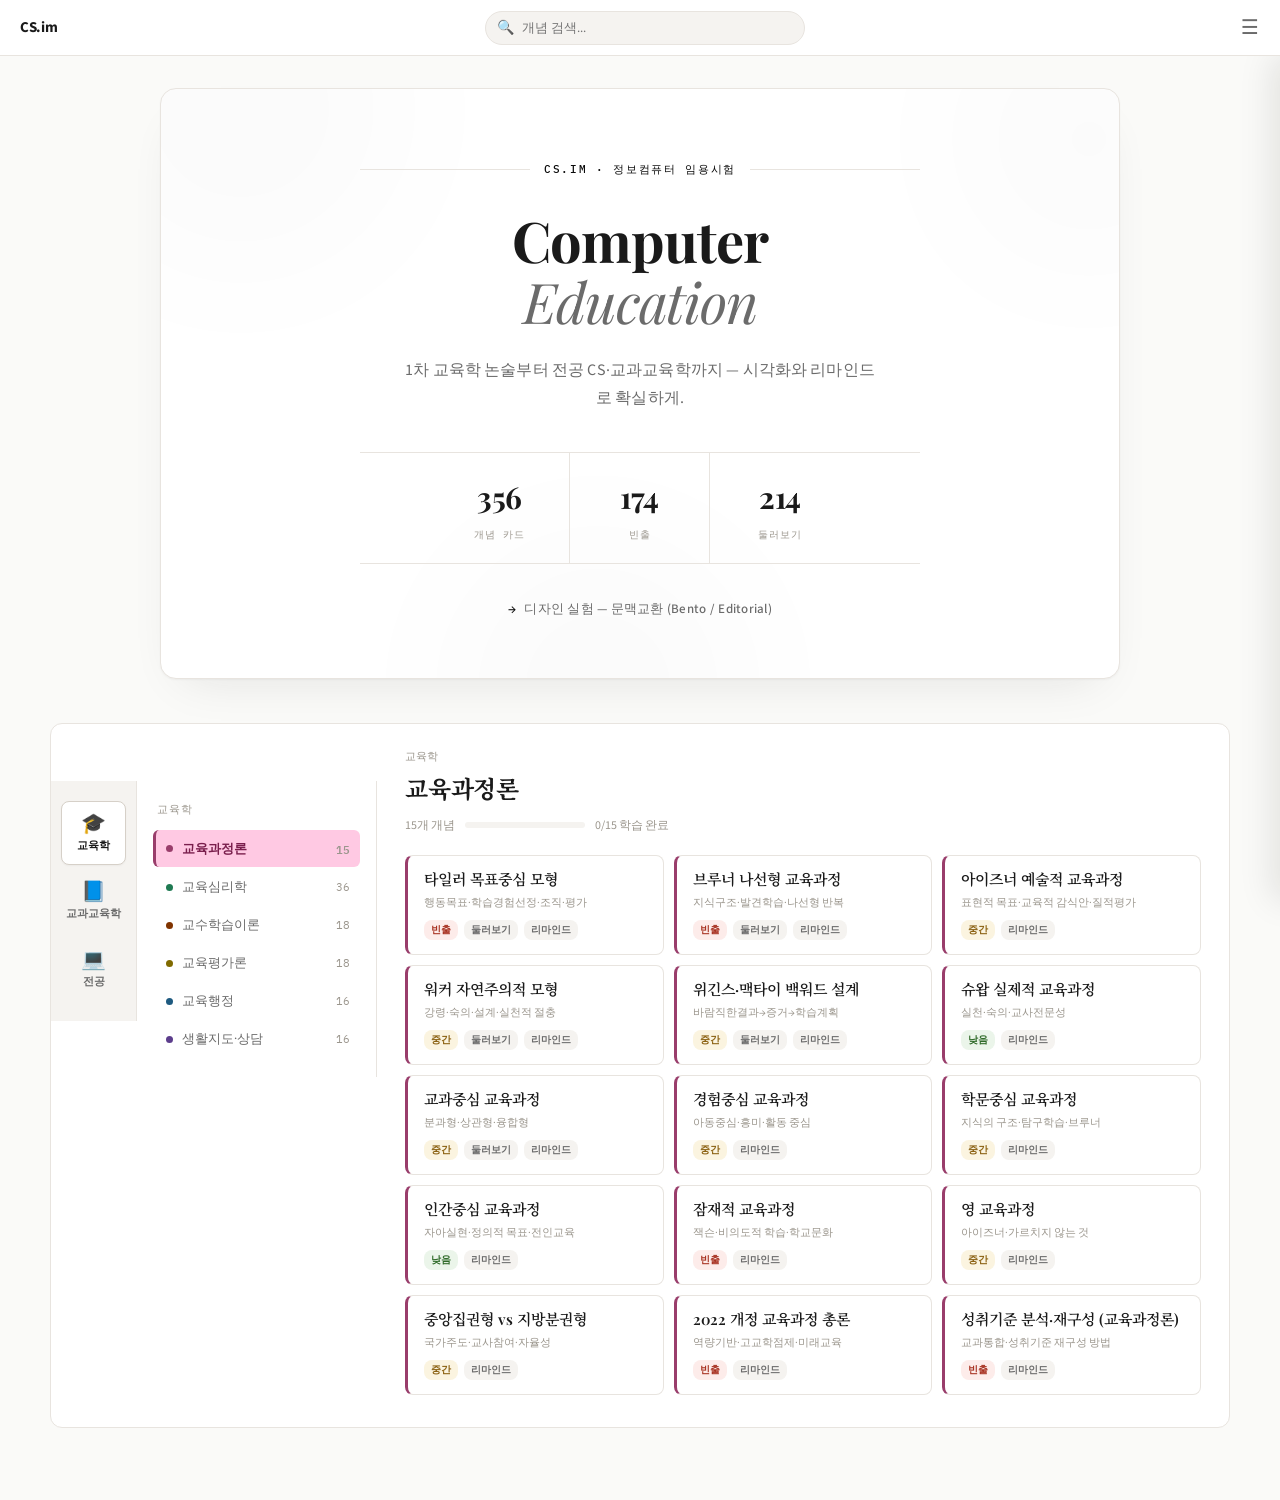
==== index.html @ e38c5607 "Redesign home screen as a learning-roadmap dashboard - Sidebar drawer: give subject chips a uniform " ====
<!DOCTYPE html>
<html lang="ko">
<head>
  <meta charset="UTF-8">
  <meta name="viewport" content="width=device-width, initial-scale=1.0">
  <title>CS.im — 정보컴퓨터 임용</title>
  <link rel="stylesheet" href="css/variables.css">
  <link rel="stylesheet" href="css/components.css">
</head>
<body>
<div class="layout">

  <header class="topbar">
    <div class="topbar-logo" onclick="navigate({subject:null,chapter:null,concept:null})" style="cursor:pointer;">CS.im</div>
    <div class="topbar-search">
      <span class="search-icon">🔍</span>
      <input type="text" id="globalSearch" placeholder="개념 검색...">
    </div>
    <button class="topbar-menu-btn" onclick="toggleSidebar()" aria-label="메뉴">☰</button>
  </header>

  <div class="body-row">
    <div class="sidebar-overlay" id="sidebarOverlay" onclick="closeSidebar()"></div>
    <nav class="sidebar" id="sidebar"></nav>
    <main class="main" id="main"></main>
  </div>

</div>

<script src="js/data.js"></script>
<script src="js/config.js"></script>
<script src="js/ui.js"></script>
<script>
/* ── 유틸 ─────────────────────────────────────────── */
function setSubjectVars(subjectName, el) {
  const s = SUBJECTS[subjectName];
  if (!s) return;
  el.style.setProperty('--subject-bg',     s.color.bg);
  el.style.setProperty('--subject-mid',    s.color.mid);
  el.style.setProperty('--subject-accent', s.color.accent);
  el.style.setProperty('--subject-text',   s.color.text);
}
function getParam(key) {
  return new URLSearchParams(location.search).get(key);
}
function navigate(params) {
  if (params.concept) {
    const p = new URLSearchParams();
    if (params.subject) p.set('subject', params.subject);
    if (params.chapter) p.set('chapter', params.chapter);
    p.set('concept', params.concept);
    location.href = 'concept.html?' + p.toString();
    return;
  }
  const url = new URL(location.href);
  Object.keys(params).forEach(k => {
    if (params[k] == null) url.searchParams.delete(k);
    else url.searchParams.set(k, params[k]);
  });
  history.pushState({}, '', url);
  render();
}

/* ── 사이드바 토글 ─────────────────────────────────────
   화면 크기와 무관하게 오른쪽에서 열리는 오버레이 드로어 하나로 통일.
   기본값은 항상 닫힘 — "매번 떠 있지 않도록" 필요할 때만 연다. ── */
function openSidebar() {
  document.getElementById('sidebar').classList.add('open');
  document.getElementById('sidebarOverlay').classList.add('visible');
  document.body.style.overflow = 'hidden';
  const menuBtn = document.querySelector('.topbar-menu-btn');
  if (menuBtn) { menuBtn.textContent = '✕'; menuBtn.setAttribute('aria-label', '메뉴 닫기'); }
}

function closeSidebar() {
  document.getElementById('sidebar').classList.remove('open');
  document.getElementById('sidebarOverlay').classList.remove('visible');
  document.body.style.overflow = '';
  const menuBtn = document.querySelector('.topbar-menu-btn');
  if (menuBtn) { menuBtn.textContent = '☰'; menuBtn.setAttribute('aria-label', '메뉴 열기'); }
}

function toggleSidebar() {
  const isOpen = document.getElementById('sidebar').classList.contains('open');
  isOpen ? closeSidebar() : openSidebar();
}

document.addEventListener('keydown', e => {
  if (e.key === 'Escape') closeSidebar();
});

/* ── 사이드바 렌더 (영역별 드롭다운 + 과목 그리드) ──── */
let sidebarOpenArea = null; // 사이드바 안에서 펼쳐진 영역 (edu/info/cs)

function toggleSidebarArea(areaKey) {
  sidebarOpenArea = sidebarOpenArea === areaKey ? null : areaKey;
  renderSidebar();
}

function renderSidebar() {
  const areas = {};
  Object.entries(SUBJECTS).forEach(([name, meta]) => {
    if (!areas[meta.area]) areas[meta.area] = [];
    areas[meta.area].push(name);
  });

  // 처음 렌더 시, 현재 열려 있는 과목이 속한 영역을 기본으로 펼쳐 둔다.
  if (sidebarOpenArea === null && openSubject && SUBJECTS[openSubject]) {
    sidebarOpenArea = SUBJECTS[openSubject].areaKey;
  }

  let html = '';
  Object.entries(SITE_CONFIG.areas).forEach(([areaKey, areaLabel]) => {
    const subjects = areas[areaLabel];
    if (!subjects) return;
    const isOpen = sidebarOpenArea === areaKey;
    html += `
      <div class="sb-area ${isOpen ? 'open' : ''}">
        <button class="sb-area-head" onclick="toggleSidebarArea('${areaKey}')">
          <span class="sb-area-head-left">
            <span class="sb-area-title">${areaLabel}</span>
            <span class="sb-area-count">${subjects.length}</span>
          </span>
          <span class="sb-area-chevron">›</span>
        </button>
        <div class="sb-area-body">
          <div class="sb-subject-grid">
            ${subjects.map(name => {
              const s = SUBJECTS[name];
              const active = openSubject === name ? 'active' : '';
              const style = `--subject-bg:${s.color.bg};--subject-mid:${s.color.mid};--subject-accent:${s.color.accent};--subject-text:${s.color.text}`;
              return `<div class="sb-subject-chip ${active}" style="${style}"
                onclick="goHomeAndOpen('${name}'); closeSidebar();">
                <span class="sidebar-dot" style="background:${s.color.mid}"></span>${name}</div>`;
            }).join('')}
          </div>
        </div>
      </div>`;
  });
  document.getElementById('sidebar').innerHTML = html;
}

/* ── 홈 렌더 (학습 로드맵: 대분류 아이콘 레일 + 중분류 목록 + 카드 대시보드) ──
   과목 목록을 아코디언으로 세로로 쭉 펼치던 방식 대신, 커리큘럼 지도를
   보듯 왼쪽에서 대분류→중분류를 고르면 오른쪽 카드 그리드만 가볍게
   다시 그려지는 3단 구조로 바꿨다. */
let openSubject = null;    // 현재 우측에 펼쳐진 과목명
let selectedArea = null;   // 현재 좌측 레일에서 선택된 대분류 (edu/info/cs)

const AREA_ICON = { edu: '🎓', info: '📘', cs: '💻' };

function subjectsByArea(areaKey) {
  return Object.keys(SUBJECTS).filter(name => SUBJECTS[name].areaKey === areaKey);
}

function renderHome() {
  const C = SITE_CONFIG;
  const total     = CONCEPTS.length;
  const highCount = CONCEPTS.filter(c => c.freq === '높음').length;
  const vizCount  = CONCEPTS.filter(c => c.viz).length;

  const html = `
    <div class="home-hero">
      <div class="hero-glow hero-glow-a" aria-hidden="true"></div>
      <div class="hero-glow hero-glow-b" aria-hidden="true"></div>
      <div class="hero-glow hero-glow-c" aria-hidden="true"></div>
      <div class="hero-content">
        <div class="hero-eyebrow">${C.siteName} · 정보컴퓨터 임용시험</div>
        <h1 class="hero-big">Computer<br><span class="hero-dim">Education</span></h1>
        <p class="hero-desc">${C.heroDesc}</p>
        <div class="hero-stats">
          <div class="hero-stat"><div class="hero-stat-num">${total}</div><div class="hero-stat-label">개념 카드</div></div>
          <div class="hero-stat"><div class="hero-stat-num">${highCount}</div><div class="hero-stat-label">${C.freq.high}</div></div>
          <div class="hero-stat"><div class="hero-stat-num">${vizCount}</div><div class="hero-stat-label">${C.badges.viz}</div></div>
        </div>
        <button class="test-link-btn" onclick="location.href='test-design.html'"><span class="test-link-btn-icon">→</span>디자인 실험 — 문맥교환 (Bento / Editorial)</button>
      </div>
    </div>
    <div class="roadmap" id="roadmap"></div>`;

  document.getElementById('main').innerHTML = html;
  renderRoadmap();
}

/* 대분류(아이콘 레일)를 바꾸면, 그 안의 첫 중분류를 자동으로 선택해
   우측이 비어 보이지 않게 한다. */
function selectArea(areaKey) {
  if (areaKey === selectedArea) return;
  selectedArea = areaKey;
  const first = subjectsByArea(areaKey)[0];
  if (first) selectSubject(first);
  else renderRoadmap();
}

/* 중분류 선택 — 우측 카드 그리드와 좌측 목록의 active 표시만 다시 그린다
   (페이지 전체를 새로고침하지 않는 가벼운 갱신). */
function selectSubject(name) {
  if (!SUBJECTS[name]) return;
  openSubject = name;
  selectedArea = SUBJECTS[name].areaKey;
  const url = new URL(location.href);
  url.searchParams.set('subject', name);
  history.pushState({}, '', url);
  renderRoadmap();
  renderSidebar();
}

/* 사이드바 드로어 등 다른 진입점에서 특정 과목을 열 때 사용 */
function goHomeAndOpen(name) {
  selectSubject(name);
  const title = document.getElementById('roadmapMainTitle');
  if (title) title.scrollIntoView({ behavior: 'smooth', block: 'start' });
  else window.scrollTo({ top: 0, behavior: 'smooth' });
}

function renderRoadmap() {
  const C = SITE_CONFIG;
  const roadmap = document.getElementById('roadmap');
  if (!roadmap) return;

  const railHtml = Object.entries(C.areas).map(([areaKey, areaLabel]) => `
    <button class="rail-item ${selectedArea === areaKey ? 'active' : ''}" onclick="selectArea('${areaKey}')">
      <span class="rail-icon">${AREA_ICON[areaKey] || '📚'}</span>
      <span class="rail-label">${areaLabel}</span>
    </button>`).join('');

  const subjectNames = subjectsByArea(selectedArea);
  const subjectListHtml = subjectNames.map(name => {
    const s = SUBJECTS[name];
    const concepts = CONCEPTS.filter(c => c.subject === name);
    const doneCount = concepts.filter(c => CS.isVisited(name, c.name)).length;
    const active = openSubject === name ? 'active' : '';
    const style = `--subject-bg:${s.color.bg};--subject-mid:${s.color.mid};--subject-accent:${s.color.accent};--subject-text:${s.color.text}`;
    return `
      <button class="rs-item ${active}" style="${style}" onclick="selectSubject('${name}')">
        <span class="rs-dot" style="background:${s.color.mid}"></span>
        <span class="rs-name">${name}</span>
        <span class="rs-count">${doneCount ? doneCount + '/' : ''}${concepts.length}</span>
      </button>`;
  }).join('');

  const s = SUBJECTS[openSubject];
  const concepts = s ? CONCEPTS.filter(c => c.subject === openSubject) : [];
  const doneCount = concepts.filter(c => CS.isVisited(openSubject, c.name)).length;
  const pct = concepts.length ? Math.round(doneCount / concepts.length * 100) : 0;
  const freqLabel = f => f === '높음' ? C.freq.high : f === '중간' ? C.freq.mid : C.freq.low;
  const freqClass = f => f === '높음' ? 'badge-high' : f === '중간' ? 'badge-mid' : 'badge-low';

  const mainHtml = !s ? '' : `
    <div class="roadmap-main-header">
      <div class="roadmap-main-eyebrow">${s.area}</div>
      <div class="roadmap-main-title" id="roadmapMainTitle">${openSubject}</div>
      <div class="roadmap-main-meta">
        <span>${concepts.length}개 개념</span>
        <span class="roadmap-progress-track"><span class="roadmap-progress-bar" style="width:${pct}%;background:${s.color.accent};"></span></span>
        <span>${doneCount}/${concepts.length} 학습 완료</span>
      </div>
    </div>
    <div class="card-grid roadmap-card-grid">
      ${concepts.map(c => {
        const done = CS.isVisited(openSubject, c.name);
        return `
        <div class="concept-card ${done ? 'done' : ''}" style="border-left-color:${s.color.mid};"
          onclick="navigate({subject:'${openSubject}',chapter:'${encodeURIComponent(c.chapter)}',concept:'${encodeURIComponent(c.name)}'})">
          ${done ? '<span class="cc-done-badge" title="학습 완료">✓</span>' : ''}
          <div class="concept-card-name">${c.name}</div>
          <div class="concept-card-keywords">${c.keywords}</div>
          <div class="concept-card-footer">
            <span class="badge ${freqClass(c.freq)}">${freqLabel(c.freq)}</span>
            ${c.viz  ? `<span class="badge badge-quiz">${C.badges.viz}</span>` : ''}
            ${c.quiz ? `<span class="badge badge-quiz">${C.badges.quiz}</span>` : ''}
          </div>
        </div>`;
      }).join('')}
    </div>`;

  roadmap.innerHTML = `
    <div class="roadmap-rail">${railHtml}</div>
    <div class="roadmap-subjects">
      <div class="roadmap-subjects-title">${C.areas[selectedArea] || ''}</div>
      <div class="roadmap-subject-list">${subjectListHtml}</div>
    </div>
    <div class="roadmap-main">${mainHtml}</div>`;
}

/* ── 과목 렌더 ─────────────────────────────────────── */
function renderSubject(subjectName) {
  const C = SITE_CONFIG;
  const s = SUBJECTS[subjectName];
  if (!s) return renderHome();
  const concepts = CONCEPTS.filter(c => c.subject === subjectName);
  const chapters = [...new Set(concepts.map(c => c.chapter))];
  setSubjectVars(subjectName, document.getElementById('main'));
  const highC = concepts.filter(c => c.freq === '높음').length;
  const vizC  = concepts.filter(c => c.viz).length;
  const freqLabel = f => f==='높음'?C.freq.high : f==='중간'?C.freq.mid : C.freq.low;
  const freqClass = f => f==='높음'?'badge-high' : f==='중간'?'badge-mid' : 'badge-low';
  let html = `
    <div class="page-header">
      <div style="font-size:11px;color:var(--text-tertiary);margin-bottom:6px;">
        <span onclick="navigate({subject:null,chapter:null,concept:null})" style="cursor:pointer;">홈</span>
        <span style="margin:0 6px;">›</span>${subjectName}
      </div>
      <div class="page-title">${subjectName}</div>
      <div class="page-meta">
        <span>${s.area}</span>
        <span class="count">${concepts.length}개 개념</span>
        <span>${C.freq.high} ${highC}개</span>
        <span>${C.badges.viz} ${vizC}개</span>
      </div>
    </div>
    <div class="filter-bar" id="filterBar">
      <button class="filter-btn active" data-filter="all"  onclick="applyFilter('all')">${C.filters.all}</button>
      <button class="filter-btn"        data-filter="high" onclick="applyFilter('high')">${C.filters.high}</button>
      <button class="filter-btn"        data-filter="viz"  onclick="applyFilter('viz')">${C.filters.viz}</button>
      <button class="filter-btn"        data-filter="quiz" onclick="applyFilter('quiz')">${C.filters.quiz}</button>
    </div>
    <div id="chaptersContainer">`;
  chapters.forEach(chapter => {
    const cc = concepts.filter(c => c.chapter === chapter);
    html += `<div class="chapter-section" data-chapter="${chapter}">
      <div class="chapter-title" style="background:${s.color.bg};color:${s.color.text};">
        ${chapter} <span style="font-weight:400;opacity:.7;">${cc.length}</span>
      </div>
      <div class="card-grid">`;
    cc.forEach(concept => {
      html += `<div class="concept-card" style="border-left-color:${s.color.mid};"
        data-freq="${concept.freq}" data-viz="${concept.viz}" data-quiz="${concept.quiz}"
        onclick="navigate({subject:'${subjectName}',chapter:'${encodeURIComponent(chapter)}',concept:'${encodeURIComponent(concept.name)}'})">
        <div class="concept-card-name">${concept.name}</div>
        <div class="concept-card-keywords">${concept.keywords}</div>
        <div class="concept-card-footer">
          <span class="badge ${freqClass(concept.freq)}">${freqLabel(concept.freq)}</span>
          ${concept.viz  ? `<span class="badge badge-quiz">${C.badges.viz}</span>` : ''}
          ${concept.quiz ? `<span class="badge badge-quiz">${C.badges.quiz}</span>` : ''}
        </div></div>`;
    });
    html += `</div></div>`;
  });
  html += `</div>`;
  document.getElementById('main').innerHTML = html;
  setSubjectVars(subjectName, document.getElementById('main'));
}

function applyFilter(filter) {
  document.querySelectorAll('.filter-btn').forEach(b => b.classList.toggle('active', b.dataset.filter === filter));
  document.querySelectorAll('.concept-card').forEach(card => {
    let show = true;
    if (filter === 'high') show = card.dataset.freq === '높음';
    if (filter === 'viz')  show = card.dataset.viz  === 'true';
    if (filter === 'quiz') show = card.dataset.quiz === 'true';
    card.style.display = show ? '' : 'none';
  });
  document.querySelectorAll('.chapter-section').forEach(sec => {
    const visible = [...sec.querySelectorAll('.concept-card')].some(c => c.style.display !== 'none');
    sec.style.display = visible ? '' : 'none';
  });
}

/* ── 검색 ──────────────────────────────────────────── */
document.getElementById('globalSearch').addEventListener('input', function() {
  const q = this.value.trim().toLowerCase();
  if (!q) { render(); return; }
  const results = CONCEPTS.filter(c =>
    c.name.toLowerCase().includes(q) || c.keywords.toLowerCase().includes(q) || c.subject.toLowerCase().includes(q)
  );
  let html = `<div class="page-header">
    <div class="page-title">"${this.value}" 검색 결과</div>
    <div class="page-meta"><span class="count">${results.length}개</span></div>
  </div><div class="card-grid">`;
  results.forEach(concept => {
    const s = SUBJECTS[concept.subject];
    if (!s) return;
    html += `<div class="concept-card" style="border-left-color:${s.color.mid};"
      onclick="navigate({subject:'${concept.subject}',chapter:'${encodeURIComponent(concept.chapter)}',concept:'${encodeURIComponent(concept.name)}'}); this.closest('#main').querySelector('#globalSearch') && (document.getElementById('globalSearch').value='');">
      <div style="font-size:10px;color:${s.color.accent};margin-bottom:4px;font-weight:600;">${concept.subject} › ${concept.chapter}</div>
      <div class="concept-card-name">${concept.name}</div>
      <div class="concept-card-keywords">${concept.keywords}</div></div>`;
  });
  html += `</div>`;
  document.getElementById('main').innerHTML = html;
});

/* ── 라우터 ────────────────────────────────────────── */
function render() {
  const subject = getParam('subject');
  if (subject && SUBJECTS[subject]) {
    openSubject = subject;
    selectedArea = SUBJECTS[subject].areaKey;
  } else {
    if (!selectedArea) selectedArea = Object.keys(SITE_CONFIG.areas)[0];
    if (!openSubject || !SUBJECTS[openSubject] || SUBJECTS[openSubject].areaKey !== selectedArea) {
      openSubject = subjectsByArea(selectedArea)[0] || null;
    }
  }
  renderSidebar();
  renderHome();
}

window.addEventListener('popstate', render);
render();
</script>
</body>
</html>
---- css/variables.css ----
/* ════════════════════════════════════════════════════════════
   CS.im — SERIF 디자인 시스템
   Typographic elegance through classical restraint.
   Ivory · Playfair Display · Ink-black accent (no gold).
   ════════════════════════════════════════════════════════════ */

/* Playfair Display — 라틴 디스플레이 세리프 (표제) */
@import url('https://fonts.googleapis.com/css2?family=Playfair+Display:ital,wght@0,400..900;1,400..900&display=swap');
/* Noto Serif KR — 한글 명조 폴백 (Playfair Display는 한글 글리프가 없음) */
@import url('https://fonts.googleapis.com/css2?family=Noto+Serif+KR:wght@400;500;600;700;900&display=swap');
/* Source Sans 3 — 라틴 본문·UI */
@import url('https://fonts.googleapis.com/css2?family=Source+Sans+3:ital,wght@0,400;0,500;0,600;1,400&display=swap');
/* IBM Plex Mono — 라벨·스몰캡스 */
@import url('https://fonts.googleapis.com/css2?family=IBM+Plex+Mono:wght@400;500&display=swap');

:root {
  /* ── 타이포그래피 ── */
  --font-display: 'Playfair Display', 'Noto Serif KR', Georgia, serif;
  --font-sans:    'Source Sans 3', 'Pretendard', 'Apple SD Gothic Neo', system-ui, sans-serif;
  --font-mono:    'IBM Plex Mono', 'Nanum Gothic Coding', 'D2Coding', monospace;
  --font-heading: var(--font-display);
  --font-main:    var(--font-sans);
  --font-body:    var(--font-sans);

  /* ══════════════════════════════════════════════
     따뜻한 모노크롬 팔레트 — 단일 잉크 블랙 액센트
     (골드 대신 블랙: 메인 화면 강조는 전부 블랙 계열)
     ══════════════════════════════════════════════ */
  --bg-page:    #FAFAF8;  /* ivory */
  --bg-white:   #FFFFFF;  /* card */
  --bg-surface: #F5F3F0;  /* muted */

  --text-primary:   #1A1A1A;  /* foreground — rich black */
  --text-secondary: #6B6B6B;  /* muted-foreground — warm gray */
  --text-tertiary:  #9B968D;  /* 한층 옅은 caption 톤 (AA 대비 확보) */

  /* 액센트 = 잉크 블랙 (골드 폐지) */
  --primary:            #0A0A0A;  /* 잉크 블랙 — 버튼·링크·포커스링 */
  --secondary:          #3A3A40;  /* 크롬 실버 텍스트 톤 — hover/보조 강조 */
  --accent:             #0A0A0A;
  --accent-secondary:   #3A3A40;
  --accent-foreground:  #FFFFFF;
  --muted:              #E8E8EC;  /* 크롬 실버 배경 — 뮤트 표면 */
  --error:              #B3261E;

  --border-light: #E8E4DF;
  --border-mid:   #D6D0C8;

  /* ── 반경 — 6~16px (rounded-md/lg 기준) ── */
  --radius-sm: 6px;
  --radius-md: 8px;
  --radius-lg: 12px;
  --radius-xl: 16px;

  --sidebar-width: 300px;
  --topbar-height: 56px;

  /* ── 섀도우 ── */
  --shadow-sm: 0 1px 2px rgba(26,26,26,0.04);
  --shadow-md: 0 4px 12px rgba(26,26,26,0.06);
  --shadow-lg: 0 8px 24px rgba(26,26,26,0.08);

  /* ── 히어로 앰비언트 글로우 — 단일 톤, 아주 옅게 (2%) ── */
  --hero-glow-1: var(--primary);
  --hero-glow-2: var(--primary);
  --hero-glow-3: var(--primary);
  --hero-glow-opacity: .02;
  --hero-card-shadow: 0 1px 2px rgba(26,26,26,0.04), 0 20px 48px -24px rgba(26,26,26,0.12);
  --hero-card-shadow-hover: 0 1px 2px rgba(26,26,26,0.05), 0 24px 56px -20px rgba(26,26,26,0.16);

  /* ══════════════════════════════════════════════
     6색 팔레트 — 과목 구분용 (메인 액센트와는 별개)
     지정된 스프레드시트 값 그대로 사용 (라이트 배경에 최적화된 원본 파스텔)
     ══════════════════════════════════════════════ */
  --c-pink-bg:    #FFC9E3; --c-pink-text:   #7A1F4D; --c-pink-mid:   #993D6B;
  --c-coral-bg:   #FFD5B8; --c-coral-text:  #803300; --c-coral-mid:  #803300;
  --c-yellow-bg:  #FFF3B8; --c-yellow-text: #5C4D00; --c-yellow-mid: #806A00;
  --c-mint-bg:    #B8FFE0; --c-mint-text:   #0A4D33; --c-mint-mid:   #1F7A52;
  --c-blue-bg:    #AEE2FF; --c-blue-text:   #0A3C5C; --c-blue-mid:   #1E5A80;
  --c-lilac-bg:   #E1C5FF; --c-lilac-text:  #3D1F6B; --c-lilac-mid:  #5C3D8C;

  /* 스프레드시트의 추가 중립 톤 2종 — 블랙 액센트 계열의 재료로 사용 */
  --c-chrome-silver-bg:   #E8E8EC; --c-chrome-silver-text: #3A3A40; --c-chrome-silver-mid: #5C5C66;
  --c-ink-black-bg:       #0A0A0A; --c-ink-black-text:     #FFFFFF; --c-ink-black-mid:     #999999;

  /* ── 교육학 ── */
  --c-edu-curriculum-bg: var(--c-pink-bg);   --c-edu-curriculum-mid: var(--c-pink-mid);   --c-edu-curriculum-accent: var(--c-pink-mid);   --c-edu-curriculum-text: var(--c-pink-text);
  --c-edu-teach-bg:      var(--c-coral-bg);  --c-edu-teach-mid:      var(--c-coral-mid);  --c-edu-teach-accent:      var(--c-coral-mid);  --c-edu-teach-text:      var(--c-coral-text);
  --c-edu-eval-bg:       var(--c-yellow-bg); --c-edu-eval-mid:       var(--c-yellow-mid); --c-edu-eval-accent:       var(--c-yellow-mid); --c-edu-eval-text:       var(--c-yellow-text);
  --c-edu-psych-bg:      var(--c-mint-bg);   --c-edu-psych-mid:      var(--c-mint-mid);   --c-edu-psych-accent:      var(--c-mint-mid);   --c-edu-psych-text:      var(--c-mint-text);
  --c-edu-admin-bg:      var(--c-blue-bg);   --c-edu-admin-mid:      var(--c-blue-mid);   --c-edu-admin-accent:      var(--c-blue-mid);   --c-edu-admin-text:      var(--c-blue-text);
  --c-edu-counsel-bg:    var(--c-lilac-bg);  --c-edu-counsel-mid:    var(--c-lilac-mid);  --c-edu-counsel-accent:    var(--c-lilac-mid);  --c-edu-counsel-text:    var(--c-lilac-text);

  /* ── 교과교육학 (라일락 미사용 — 5과목) ── */
  --c-info-curriculum-bg: var(--c-pink-bg);   --c-info-curriculum-mid: var(--c-pink-mid);   --c-info-curriculum-accent: var(--c-pink-mid);   --c-info-curriculum-text: var(--c-pink-text);
  --c-info-teach-bg:      var(--c-coral-bg);  --c-info-teach-mid:      var(--c-coral-mid);  --c-info-teach-accent:      var(--c-coral-mid);  --c-info-teach-text:      var(--c-coral-text);
  --c-info-eval-bg:       var(--c-yellow-bg); --c-info-eval-mid:       var(--c-yellow-mid); --c-info-eval-accent:       var(--c-yellow-mid); --c-info-eval-text:       var(--c-yellow-text);
  --c-info-ct-bg:         var(--c-mint-bg);   --c-info-ct-mid:         var(--c-mint-mid);   --c-info-ct-accent:         var(--c-mint-mid);   --c-info-ct-text:         var(--c-mint-text);
  --c-info-swai-bg:       var(--c-blue-bg);   --c-info-swai-mid:       var(--c-blue-mid);   --c-info-swai-accent:       var(--c-blue-mid);   --c-info-swai-text:       var(--c-blue-text);

  /* ── 전공(CS) ── */
  --c-cs-ai-bg:        var(--c-pink-bg);   --c-cs-ai-mid:        var(--c-pink-mid);   --c-cs-ai-accent:        var(--c-pink-mid);   --c-cs-ai-text:        var(--c-pink-text);
  --c-cs-discrete-bg:  var(--c-pink-bg);   --c-cs-discrete-mid:  var(--c-pink-mid);   --c-cs-discrete-accent:  var(--c-pink-mid);   --c-cs-discrete-text:  var(--c-pink-text);

  --c-cs-os-bg:        var(--c-coral-bg);  --c-cs-os-mid:        var(--c-coral-mid);  --c-cs-os-accent:        var(--c-coral-mid);  --c-cs-os-text:        var(--c-coral-text);
  --c-cs-pl-bg:        var(--c-coral-bg);  --c-cs-pl-mid:        var(--c-coral-mid);  --c-cs-pl-accent:        var(--c-coral-mid);  --c-cs-pl-text:        var(--c-coral-text);

  --c-cs-ds-bg:        var(--c-yellow-bg); --c-cs-ds-mid:        var(--c-yellow-mid); --c-cs-ds-accent:        var(--c-yellow-mid); --c-cs-ds-text:        var(--c-yellow-text);
  --c-cs-algo-bg:      var(--c-yellow-bg); --c-cs-algo-mid:      var(--c-yellow-mid); --c-cs-algo-accent:      var(--c-yellow-mid); --c-cs-algo-text:      var(--c-yellow-text);

  --c-cs-db-bg:        var(--c-mint-bg);   --c-cs-db-mid:        var(--c-mint-mid);   --c-cs-db-accent:        var(--c-mint-mid);   --c-cs-db-text:        var(--c-mint-text);
  --c-cs-se-bg:        var(--c-mint-bg);   --c-cs-se-mid:        var(--c-mint-mid);   --c-cs-se-accent:        var(--c-mint-mid);   --c-cs-se-text:        var(--c-mint-text);

  --c-cs-net-bg:       var(--c-blue-bg);   --c-cs-net-mid:       var(--c-blue-mid);   --c-cs-net-accent:       var(--c-blue-mid);   --c-cs-net-text:       var(--c-blue-text);
  --c-cs-sec-bg:       var(--c-blue-bg);   --c-cs-sec-mid:       var(--c-blue-mid);   --c-cs-sec-accent:       var(--c-blue-mid);   --c-cs-sec-text:       var(--c-blue-text);

  --c-cs-arch-bg:      var(--c-lilac-bg);  --c-cs-arch-mid:      var(--c-lilac-mid);  --c-cs-arch-accent:      var(--c-lilac-mid);  --c-cs-arch-text:      var(--c-lilac-text);
  --c-cs-compiler-bg:  var(--c-lilac-bg);  --c-cs-compiler-mid:  var(--c-lilac-mid);  --c-cs-compiler-accent:  var(--c-lilac-mid);  --c-cs-compiler-text:  var(--c-lilac-text);
}
---- css/components.css ----
*, *::before, *::after { box-sizing: border-box; margin: 0; padding: 0; }

html { font-size: 15px; }
body {
  font-family: var(--font-body, var(--font-main));
  background: var(--bg-page);
  color: var(--text-primary);
  line-height: 1.6;
  min-height: 100vh;
}

a { color: inherit; text-decoration: none; }

/* ════════════════════════════════════════════════
   레이아웃 — topbar 고정 + sidebar/main flex 배치
════════════════════════════════════════════════ */
.layout {
  display: flex;
  flex-direction: column;
  min-height: 100vh;
}

/* 탑바: 항상 최상단 고정 */
.topbar {
  position: fixed;
  top: 0; left: 0; right: 0;
  height: var(--topbar-height);
  z-index: 400;
  display: flex;
  align-items: center;
  gap: 12px;
  padding: 0 12px 0 20px;
  background: var(--bg-white);
  border-bottom: 1px solid var(--border-light);
}

/* 탑바 아래 콘텐츠 행 — 사이드바는 더 이상 레이아웃을 나눠 갖지 않고
   화면 크기와 무관하게 오른쪽에서 열리는 오버레이 드로어로 동작한다. */
.body-row {
  margin-top: var(--topbar-height);
  min-height: calc(100vh - var(--topbar-height));
}

/* 메인 — 항상 전체 너비 */
.main {
  min-width: 0;
  padding: 28px 32px 60px;
}
.main > * {
  max-width: 960px;
  margin-left: auto;
  margin-right: auto;
  width: 100%;
  box-sizing: border-box;
}

/* 사이드바 — 오른쪽에서 슬라이드되는 오버레이 드로어 (모든 화면 크기 공통) */
.sidebar {
  position: fixed;
  top: var(--topbar-height);
  right: 0;
  height: calc(100vh - var(--topbar-height));
  width: var(--sidebar-width);
  z-index: 300;
  background: var(--bg-white);
  border-left: 1px solid var(--border-light);
  box-shadow: -8px 0 32px rgba(20,18,14,0.10);
  overflow-y: auto;
  overflow-x: hidden;
  padding: 14px 0 40px;
  transform: translateX(100%);
  transition: transform .24s cubic-bezier(.4,0,.2,1);
}
.sidebar.open {
  transform: translateX(0);
}

/* 오버레이 딤 */
.sidebar-overlay {
  display: none;
  position: fixed; inset: 0;
  top: var(--topbar-height);
  background: rgba(20,18,14,0.32);
  z-index: 299;
}
.sidebar-overlay.visible { display: block; }

/* ── 반응형 ── */
@media (min-width: 1400px) {
  .main { padding: 36px 56px 80px; }
  .card-grid { grid-template-columns: repeat(auto-fill, minmax(210px, 1fr)); }
  .subject-grid { grid-template-columns: repeat(auto-fill, minmax(210px, 1fr)); }
}
@media (min-width: 1100px) and (max-width: 1399px) {
  .main { padding: 32px 44px 72px; }
}

@media (max-width: 768px) {
  .sidebar {
    top: 0;
    height: 100vh;
    width: min(84vw, 320px);
    padding-top: calc(var(--topbar-height) + 8px);
  }

  .main { padding: 20px 16px 48px; }
  .main > * { max-width: 100%; }
  .detail-section { padding: 16px; }
  .detail-tabs { overflow-x: auto; }
  .detail-tab { padding: 10px 12px; white-space: nowrap; }
}

@media (max-width: 480px) {
  .main { padding: 16px 12px 40px; }
  .detail-section { padding: 14px 12px; }
}
/* NOTE: 아래쪽에 .card-grid/.subject-grid/.area-columns/.detail-header/
   .detail-title/.acc-concept-grid 등의 그리드 컬럼 수를 좁히는 모바일
   오버라이드는 파일 맨 끝(반응형 블록)에 있음 — 해당 클래스들의 기본
   규칙이 이 지점보다 아래에서 다시 선언되어 있어, 여기서 지정하면
   소스 순서상 기본 규칙에 의해 덮어써져 무시되기 때문. */

.topbar-logo {
  font-size: 15px;
  font-weight: 700;
  color: var(--text-primary);
  letter-spacing: -0.02em;
}
.topbar-logo span {
  font-weight: 400;
  color: var(--text-tertiary);
}
.topbar-search {
  flex: 1;
  min-width: 80px;
  max-width: 320px;
  margin-left: auto;
  position: relative;
}
.topbar-search input {
  width: 100%;
  padding: 7px 14px 7px 36px;
  border: 1px solid var(--border-light);
  border-radius: 20px;
  background: var(--bg-surface);
  font-size: 13px;
  color: var(--text-primary);
  font-family: var(--font-main);
  outline: none;
  transition: border-color .15s;
}
.topbar-search input:focus {
  border-color: var(--primary);
  background: var(--bg-white);
  outline: 2px solid var(--primary);
  outline-offset: 2px;
}
.topbar-search .search-icon {
  position: absolute;
  left: 12px;
  top: 50%;
  transform: translateY(-50%);
  color: var(--text-tertiary);
  font-size: 14px;
  pointer-events: none;
}
.topbar-breadcrumb {
  font-size: 12px;
  color: var(--text-tertiary);
  display: flex;
  align-items: center;
  gap: 6px;
  overflow: hidden;
  white-space: nowrap;
  min-width: 0;
  flex-shrink: 1;
}
.topbar-breadcrumb a { color: var(--text-tertiary); }
.topbar-breadcrumb a:hover { color: var(--text-secondary); }
.topbar-breadcrumb .sep { font-size: 10px; }

/* 900px 이하: 브레드크럼 완전 숨김 */
@media (max-width: 900px) {
  .topbar-breadcrumb { display: none; }
}

/* ── 탑바 메뉴 버튼 (☰/✕) — flex 마지막 아이템 ── */
.topbar-menu-btn {
  width: 36px;
  height: 36px;
  flex-shrink: 0;
  border-radius: 8px;
  border: none;
  background: transparent;
  color: var(--text-secondary);
  font-size: 20px;
  cursor: pointer;
  display: flex;
  align-items: center;
  justify-content: center;
  transition: background .12s, color .12s;
  padding: 0;
  font-family: inherit;
  line-height: 1;
  margin-left: auto; /* 검색창 이후 오른쪽 끝으로 */
}
.topbar-menu-btn:hover { background: var(--bg-surface); color: var(--text-primary); }

/* ── 사이드바 내부: 영역별 드롭다운(아코디언) + 과목 그리드 ──
   교육학/교과교육학/전공 사이의 위계는 없으므로, 세로로 길게 나열하는
   대신 영역 헤더를 눌러 펼치는 드롭다운 + 2열 그리드로 배치해
   한 화면 안에서 훑어볼 수 있게 한다. */
.sb-area {
  border-bottom: 1px solid var(--border-light);
}
.sb-area-head {
  width: 100%;
  display: flex;
  align-items: center;
  justify-content: space-between;
  gap: 8px;
  padding: 13px 20px;
  border: none;
  background: none;
  cursor: pointer;
  font-family: var(--font-main);
  text-align: left;
  transition: background .12s;
}
.sb-area-head:hover { background: var(--bg-surface); }
.sb-area-head-left {
  display: flex;
  align-items: center;
  gap: 8px;
  min-width: 0;
}
.sb-area-title {
  font-size: 11px;
  font-weight: 700;
  letter-spacing: .06em;
  color: var(--text-primary);
  text-transform: uppercase;
}
.sb-area-count {
  font-size: 11px;
  color: var(--text-tertiary);
  font-family: var(--font-mono);
}
.sb-area-chevron {
  font-size: 13px;
  color: var(--text-tertiary);
  transition: transform .2s;
  flex-shrink: 0;
}
.sb-area.open .sb-area-chevron { transform: rotate(90deg); }
.sb-area-body {
  max-height: 0;
  overflow: hidden;
  transition: max-height .25s ease;
}
.sb-area.open .sb-area-body {
  max-height: 1200px;
}
.sb-subject-grid {
  display: grid;
  grid-template-columns: 1fr 1fr;
  grid-auto-rows: minmax(44px, auto);
  gap: 6px;
  padding: 2px 16px 16px;
}
.sb-subject-chip {
  display: flex;
  align-items: center;
  gap: 6px;
  min-height: 44px;
  padding: 8px 10px;
  font-size: 12.5px;
  line-height: 1.25;
  color: var(--text-secondary);
  cursor: pointer;
  border-radius: var(--radius-sm);
  border: 1px solid transparent;
  background: var(--bg-surface);
  word-break: keep-all;
  transition: background .12s, color .12s, border-color .12s;
}
.sb-subject-chip:hover {
  background: var(--bg-white);
  border-color: var(--border-mid);
  color: var(--text-primary);
}
.sb-subject-chip.active {
  font-weight: 600;
  background: var(--subject-bg, var(--bg-surface));
  color: var(--subject-text, var(--text-primary));
  border-color: var(--subject-accent, var(--border-mid));
}
.sidebar-dot {
  width: 8px;
  height: 8px;
  border-radius: 50%;
  flex-shrink: 0;
  background: var(--subject-mid, var(--border-mid));
}

/* ── 페이지 헤더 ── */
.page-header {
  margin-bottom: 24px;
}
.page-title {
  font-size: 22px;
  font-weight: 700;
  font-family: var(--font-heading, var(--font-main));
  color: var(--text-primary);
  letter-spacing: -0.02em;
  margin-bottom: 4px;
}
.page-meta {
  font-size: 12px;
  color: var(--text-tertiary);
  display: flex;
  align-items: center;
  gap: 12px;
}
.page-meta .count {
  font-weight: 600;
  color: var(--subject-accent, var(--text-secondary));
}

/* ── 필터 바 ── */
.filter-bar {
  display: flex;
  gap: 6px;
  flex-wrap: wrap;
  margin-bottom: 20px;
}
.filter-btn {
  padding: 5px 14px;
  border-radius: var(--radius-sm);
  border: 1px solid var(--border-light);
  background: var(--bg-white);
  font-size: 12px;
  color: var(--text-secondary);
  cursor: pointer;
  font-family: var(--font-main);
  transition: all .12s;
}
.filter-btn:hover {
  border-color: var(--primary);
  color: var(--text-primary);
}
.filter-btn.active {
  background: var(--subject-accent, var(--primary));
  color: white;
  border-color: transparent;
  font-weight: 600;
}

/* ── 챕터 섹션 ── */
.chapter-section { margin-bottom: 32px; }
.chapter-title {
  font-size: 13px;
  font-weight: 700;
  color: var(--subject-text, var(--text-primary));
  background: var(--subject-bg, var(--bg-surface));
  display: inline-block;
  padding: 3px 12px;
  border-radius: var(--radius-sm);
  margin-bottom: 12px;
}

/* ── 개념 카드 그리드 ── */
.card-grid {
  display: grid;
  grid-template-columns: repeat(auto-fill, minmax(220px, 1fr));
  gap: 10px;
}
.concept-card {
  background: var(--bg-white);
  border: 1px solid var(--border-light);
  border-radius: var(--radius-md);
  padding: 14px 16px;
  cursor: pointer;
  transition: transform .12s, border-color .12s;
  border-left: 3px solid var(--subject-mid, var(--border-mid));
  display: flex;
  flex-direction: column;
  gap: 6px;
}
.concept-card:hover {
  box-shadow: var(--shadow-sm);
  border-color: var(--subject-mid, var(--border-mid));
  border-left-color: var(--subject-accent, var(--text-secondary));
}
.concept-card-name {
  font-family: var(--font-heading, var(--font-main));
  font-size: 15px;
  font-weight: 600;
  color: var(--text-primary);
  line-height: 1.3;
}
.concept-card-keywords {
  font-size: 11px;
  color: var(--text-tertiary);
  line-height: 1.5;
  display: -webkit-box;
  -webkit-line-clamp: 2;
  -webkit-box-orient: vertical;
  overflow: hidden;
}
.concept-card-footer {
  display: flex;
  align-items: center;
  gap: 6px;
  margin-top: 2px;
}
.badge {
  font-size: 10px;
  padding: 2px 7px;
  border-radius: 8px;
  font-weight: 600;
}
.badge-high  { background: #FDECEA; color: #A83222; }
.badge-mid   { background: #FBF4E0; color: #8A6010; }
.badge-low   { background: #EBF5EA; color: #2E6A28; }
.badge-viz   { background: var(--subject-bg, #eee); color: var(--subject-text, #333); }
.badge-quiz  { background: var(--bg-surface); color: var(--text-secondary); }

/* ── 개념 상세 페이지 ── */
.concept-detail {
  max-width: 860px;
  width: 100%;
  margin-left: auto;
  margin-right: auto;
}

.detail-header {
  padding: 20px 24px;
  background: var(--subject-bg, var(--bg-surface));
  border-radius: var(--radius-lg);
  margin-bottom: 24px;
}
.detail-subject-path {
  font-size: 11px;
  color: var(--subject-text, var(--text-tertiary));
  margin-bottom: 6px;
  opacity: .7;
}
.detail-title {
  font-size: 24px;
  font-weight: 700;
  font-family: var(--font-heading, var(--font-main));
  color: var(--subject-text, var(--text-primary));
  letter-spacing: -0.02em;
  margin-bottom: 8px;
}
.detail-keywords {
  font-size: 13px;
  color: var(--subject-text, var(--text-secondary));
  opacity: .8;
}
.detail-badges { display: flex; gap: 6px; margin-top: 12px; }

.detail-tabs {
  display: flex;
  gap: 2px;
  border-bottom: 1px solid var(--border-light);
  margin-bottom: 24px;
}
.detail-tab {
  padding: 10px 18px;
  font-size: 13px;
  font-weight: 500;
  color: var(--text-tertiary);
  cursor: pointer;
  border-bottom: 2px solid transparent;
  margin-bottom: -1px;
  transition: color .12s;
}
.detail-tab:hover { color: var(--text-secondary); }
.detail-tab.active {
  color: var(--subject-accent, var(--text-primary));
  border-bottom-color: var(--subject-accent, var(--text-primary));
}

.detail-section {
  background: var(--bg-white);
  border: 1px solid var(--border-light);
  border-radius: var(--radius-md);
  padding: 20px 24px;
  margin-bottom: 16px;
}
.detail-section-title {
  font-size: 13px;
  font-weight: 700;
  color: var(--text-secondary);
  margin-bottom: 12px;
  display: flex;
  align-items: center;
  gap: 8px;
}
.detail-section-title::before {
  content: '';
  width: 3px;
  height: 14px;
  background: var(--subject-accent, var(--text-secondary));
  border-radius: 2px;
  display: inline-block;
}

.content-placeholder {
  background: var(--bg-surface);
  border-radius: var(--radius-sm);
  padding: 32px;
  text-align: center;
  color: var(--text-tertiary);
  font-size: 13px;
}

/* ── 홈 히어로 (Serif — 에디토리얼 표지) ── */
.home-hero {
  position: relative;
  overflow: hidden;
  isolation: isolate;
  margin-bottom: 44px;
  border-radius: var(--radius-xl);
  border: 1px solid var(--border-light);
  background: var(--bg-white);
  box-shadow: var(--hero-card-shadow);
  text-align: center;
}
.hero-glow {
  position: absolute;
  z-index: 0;
  width: 320px;
  height: 320px;
  border-radius: 50%;
  filter: blur(90px);
  opacity: var(--hero-glow-opacity);
  pointer-events: none;
  will-change: transform;
}
.hero-glow-a { top: -140px; left: -80px;  background: var(--hero-glow-1); animation: heroFloatA 16s ease-in-out infinite; }
.hero-glow-b { top: -80px;  right: -100px; width: 260px; height: 260px; background: var(--hero-glow-2); animation: heroFloatB 20s ease-in-out infinite; }
.hero-glow-c { bottom: -160px; left: 30%;  width: 300px; height: 300px; background: var(--hero-glow-3); animation: heroFloatC 18s ease-in-out infinite; }

@keyframes heroFloatA {
  0%, 100% { transform: translate(0, 0) scale(1); }
  50%      { transform: translate(30px, 24px) scale(1.08); }
}
@keyframes heroFloatB {
  0%, 100% { transform: translate(0, 0) scale(1); }
  50%      { transform: translate(-24px, 20px) scale(1.06); }
}
@keyframes heroFloatC {
  0%, 100% { transform: translate(0, 0) scale(1); }
  50%      { transform: translate(20px, -18px) scale(1.1); }
}

.hero-content {
  position: relative;
  z-index: 1;
  padding: 72px 40px 56px;
  max-width: 640px;
  margin: 0 auto;
  animation: heroRise .7s cubic-bezier(.16,1,.3,1) both;
}
@keyframes heroRise {
  from { opacity: 0; }
  to   { opacity: 1; }
}

/* Section Label — 룰 라인 + 스몰캡스 (시그니처 패턴) */
.hero-eyebrow {
  display: flex;
  align-items: center;
  gap: 14px;
  font-family: var(--font-mono);
  font-size: 11px;
  font-weight: 500;
  letter-spacing: .15em;
  text-transform: uppercase;
  color: var(--primary);
  margin-bottom: 30px;
}
.hero-eyebrow::before,
.hero-eyebrow::after {
  content: '';
  height: 1px;
  flex: 1;
  background: var(--border-light);
}
.hero-eyebrow-dot {
  display: none;
}
.hero-big {
  font-family: var(--font-display);
  font-size: 56px;
  font-weight: 700;
  letter-spacing: -.02em;
  line-height: 1.1;
  color: var(--text-primary);
  margin-bottom: 24px;
}
.hero-big .hero-dim {
  color: var(--text-secondary);
  font-weight: 400;
  font-style: italic;
}
.hero-desc {
  font-family: var(--font-sans, var(--font-main));
  font-size: 16px;
  color: var(--text-secondary);
  line-height: 1.75;
  letter-spacing: .01em;
  max-width: 480px;
  margin: 0 auto;
}
.hero-stats {
  display: flex;
  justify-content: center;
  gap: 0;
  margin-top: 40px;
  border-top: 1px solid var(--border-light);
  border-bottom: 1px solid var(--border-light);
}
.hero-stat {
  flex: 1;
  max-width: 140px;
  background: transparent;
  border-radius: 0;
  border-right: 1px solid var(--border-light);
  padding: 20px 16px;
  box-shadow: none;
}
.hero-stat:last-child { border-right: none; }
.hero-stat-num {
  font-family: var(--font-display);
  font-size: 30px;
  font-weight: 700;
  letter-spacing: -.01em;
  color: var(--text-primary);
}
.hero-stat-label {
  font-family: var(--font-mono);
  font-size: 10px;
  letter-spacing: .1em;
  text-transform: uppercase;
  color: var(--text-tertiary);
  margin-top: 6px;
}
.test-link-btn {
  display: inline-flex;
  align-items: center;
  gap: 8px;
  margin-top: 32px;
  font-family: var(--font-sans, var(--font-main));
  font-size: 13px;
  font-weight: 500;
  letter-spacing: .02em;
  padding: 4px 0;
  border-radius: 0;
  border: none;
  background: transparent;
  color: var(--text-secondary);
  cursor: pointer;
  box-shadow: none;
  text-decoration: underline;
  text-decoration-color: transparent;
  text-underline-offset: 4px;
  transition: color .2s, text-decoration-color .2s;
}
.test-link-btn-icon { font-size: 13px; color: var(--primary); }
.test-link-btn:hover {
  color: var(--text-primary);
  text-decoration-color: var(--primary);
}

@media (prefers-reduced-motion: reduce) {
  .hero-glow { animation: none; }
  .hero-content { animation: none; }
}

@media (max-width: 768px) {
  .home-hero { margin-bottom: 28px; border-radius: var(--radius-lg); }
  .hero-content { padding: 36px 24px 30px; }
  .hero-big { font-size: 38px; }
  .hero-stat { padding: 14px 10px; }
}

@media (max-width: 480px) {
  .hero-content { padding: 30px 18px 26px; }
  .hero-big { font-size: 30px; }
  .hero-stat-num { font-size: 24px; }
}

/* ── 학습 로드맵: 대분류 아이콘 레일 + 중분류 목록 + 개념 카드 대시보드 ──
   과목을 아코디언으로 세로로 펼치던 방식 대신, 커리큘럼 지도를 보듯
   좌측에서 대분류→중분류를 고르면 우측 카드 그리드만 다시 그려지는
   3단 구조. (PC 중심 — 좁은 화면에서는 세로로 쌓인다) */
.roadmap {
  display: flex;
  align-items: stretch;
  max-width: 1180px;
  margin: 0 auto;
  border: 1px solid var(--border-light);
  border-radius: var(--radius-lg);
  background: var(--bg-white);
  overflow: hidden;
  min-height: 480px;
}

/* 최좌측 — 대분류 3개를 아이콘으로 상시 노출 */
.roadmap-rail {
  flex: 0 0 84px;
  display: flex;
  flex-direction: column;
  gap: 4px;
  padding: 20px 10px;
  border-right: 1px solid var(--border-light);
  background: var(--bg-surface);
  position: sticky;
  top: calc(var(--topbar-height) + 1px);
  align-self: flex-start;
}
.rail-item {
  display: flex;
  flex-direction: column;
  align-items: center;
  gap: 5px;
  padding: 12px 4px;
  border: 1px solid transparent;
  border-radius: var(--radius-md);
  background: none;
  cursor: pointer;
  font-family: var(--font-main);
  transition: background .12s, border-color .12s;
}
.rail-item:hover { background: var(--bg-white); }
.rail-item.active {
  background: var(--bg-white);
  border-color: var(--border-mid);
  box-shadow: var(--shadow-sm);
}
.rail-icon { font-size: 20px; line-height: 1; }
.rail-label {
  font-size: 10.5px;
  font-weight: 600;
  color: var(--text-secondary);
  text-align: center;
  word-break: keep-all;
  line-height: 1.25;
}
.rail-item.active .rail-label { color: var(--text-primary); }

/* 가운데 — 선택된 대분류의 중분류 목차 */
.roadmap-subjects {
  flex: 0 0 240px;
  padding: 20px 16px;
  border-right: 1px solid var(--border-light);
  position: sticky;
  top: calc(var(--topbar-height) + 1px);
  align-self: flex-start;
  max-height: calc(100vh - var(--topbar-height) - 24px);
  overflow-y: auto;
}
.roadmap-subjects-title {
  font-family: var(--font-mono);
  font-size: 11px;
  letter-spacing: .1em;
  text-transform: uppercase;
  color: var(--text-tertiary);
  margin-bottom: 12px;
  padding: 0 4px;
}
.roadmap-subject-list {
  display: flex;
  flex-direction: column;
  gap: 2px;
}
.rs-item {
  display: flex;
  align-items: center;
  gap: 9px;
  width: 100%;
  padding: 9px 10px;
  border: none;
  border-left: 3px solid transparent;
  border-radius: var(--radius-sm);
  background: none;
  cursor: pointer;
  font-family: var(--font-main);
  font-size: 13px;
  color: var(--text-secondary);
  text-align: left;
  transition: background .12s, color .12s;
}
.rs-item:hover { background: var(--bg-surface); color: var(--text-primary); }
.rs-item.active {
  font-weight: 600;
  background: var(--subject-bg, var(--bg-surface));
  color: var(--subject-text, var(--text-primary));
  border-left-color: var(--subject-accent, var(--text-secondary));
}
.rs-dot { width: 7px; height: 7px; border-radius: 50%; flex-shrink: 0; }
.rs-name { flex: 1; min-width: 0; }
.rs-count {
  font-size: 11px;
  color: var(--text-tertiary);
  font-family: var(--font-mono);
  flex-shrink: 0;
}

/* 우측 — 선택된 중분류의 핵심 개념 카드 대시보드 */
.roadmap-main {
  flex: 1;
  min-width: 0;
  padding: 24px 28px 32px;
}
.roadmap-main-header { margin-bottom: 20px; }
.roadmap-main-eyebrow {
  font-size: 11px;
  color: var(--text-tertiary);
  margin-bottom: 4px;
}
.roadmap-main-title {
  font-family: var(--font-heading, var(--font-main));
  font-size: 24px;
  font-weight: 700;
  color: var(--text-primary);
  letter-spacing: -.01em;
}
.roadmap-main-meta {
  display: flex;
  align-items: center;
  gap: 10px;
  margin-top: 8px;
  font-size: 12px;
  color: var(--text-tertiary);
}
.roadmap-progress-track {
  width: 120px;
  height: 6px;
  border-radius: 4px;
  background: var(--bg-surface);
  overflow: hidden;
}
.roadmap-progress-bar {
  display: block;
  height: 100%;
  border-radius: 4px;
  background: var(--primary);
  transition: width .3s ease;
}
.roadmap-card-grid { grid-template-columns: repeat(auto-fill, minmax(200px, 1fr)); }

/* 카드의 학습 완료 배지 — CS.markVisited()로 기록된 열람 이력 기반 */
.concept-card { position: relative; }
.concept-card.done { border-left-color: var(--subject-accent, var(--border-mid)); }
.cc-done-badge {
  position: absolute;
  top: 10px;
  right: 10px;
  width: 18px;
  height: 18px;
  border-radius: 50%;
  background: var(--subject-accent, var(--primary));
  color: #fff;
  font-size: 10px;
  font-weight: 700;
  display: flex;
  align-items: center;
  justify-content: center;
}

@media (max-width: 900px) {
  .roadmap { flex-direction: column; max-width: 100%; min-height: 0; }
  .roadmap-rail {
    flex-direction: row;
    width: 100%;
    padding: 10px 12px;
    border-right: none;
    border-bottom: 1px solid var(--border-light);
    position: static;
    overflow-x: auto;
  }
  .rail-item { flex-direction: row; flex: 0 0 auto; padding: 8px 12px; }
  .roadmap-subjects {
    flex: 0 0 auto;
    width: 100%;
    border-right: none;
    border-bottom: 1px solid var(--border-light);
    position: static;
    max-height: none;
    padding: 14px 16px;
  }
  .roadmap-subject-list { flex-direction: row; flex-wrap: nowrap; overflow-x: auto; gap: 6px; padding-bottom: 4px; }
  .rs-item { flex: 0 0 auto; width: auto; border-left: none; border-bottom: 3px solid transparent; white-space: nowrap; }
  .rs-item.active { border-left-color: transparent; border-bottom-color: var(--subject-accent, var(--text-secondary)); }
  .roadmap-main { padding: 18px 16px 28px; }
}

/* ── 퀴즈 ── */
.quiz-card {
  background: var(--bg-white);
  border: 1px solid var(--border-light);
  border-radius: var(--radius-md);
  padding: 20px 24px;
  margin-bottom: 12px;
}
.quiz-q {
  font-size: 15px;
  font-weight: 600;
  color: var(--text-primary);
  margin-bottom: 16px;
  line-height: 1.5;
}
.quiz-options { display: flex; flex-direction: column; gap: 8px; }
.quiz-option {
  padding: 10px 16px;
  border-radius: var(--radius-sm);
  border: 1px solid var(--border-light);
  font-size: 13px;
  cursor: pointer;
  transition: all .12s;
}
.quiz-option:hover { border-color: var(--subject-mid, var(--border-mid)); background: var(--subject-bg, var(--bg-surface)); }
.quiz-option.correct { background: #EBF5EA; border-color: #4EA87A; color: #1E5A3C; }
.quiz-option.wrong   { background: #FDECEA; border-color: #D05840; color: #6E2010; }

/* ── 반응형 ── */

/* 넓은 화면 (1400px+) */
@media (min-width: 1400px) {
  .main { padding: 36px 56px 80px; }
  .card-grid { grid-template-columns: repeat(auto-fill, minmax(210px, 1fr)); }
  .subject-grid { grid-template-columns: repeat(auto-fill, minmax(210px, 1fr)); }
}

/* 중간-넓은 화면 (1100~1400px) */
@media (min-width: 1100px) and (max-width: 1399px) {
  .main { padding: 32px 44px 72px; }
}


/* ════════════════════════════════════════════════
   REFACTOR: 공통 콘텐츠 컴포넌트
   (기존 인라인 스타일 → 클래스로 통일)
════════════════════════════════════════════════ */

/* ── 개요 박스 ── */
.cs-intro-box {
  background: var(--subject-bg, #F0EDE8);
  border-radius: var(--radius-md);
  padding: 14px 18px;
  font-size: 13px;
  line-height: 1.9;
  color: var(--text-primary);
  font-family: var(--font-body, var(--font-main));
}

/* ── 번호 원형 ── */
.cs-num {
  display: inline-flex;
  align-items: center;
  justify-content: center;
  border-radius: 50%;
  font-size: 10px;
  font-weight: 800;
  flex-shrink: 0;
  color: white;
}
.cs-num-sm { width: 18px; height: 18px; font-size: 10px; }
.cs-num-md { width: 22px; height: 22px; font-size: 11px; }
.cs-num-prim { background: var(--subject-accent, #6B6560); }
.cs-num-gray { background: #A09890; }

/* ── 번호 카드 행 (원형 번호 + 텍스트) ── */
.cs-num-row {
  display: flex;
  gap: 10px;
  align-items: flex-start;
  padding: 10px 14px;
  background: var(--bg-surface);
  border-radius: var(--radius-sm);
  font-family: var(--font-body, var(--font-main));
  font-size: 13px;
  line-height: 1.8;
}
.cs-num-row + .cs-num-row { margin-top: 6px; }

/* ── 논술/에세이 그룹 카드 ── */
.cs-essay-group {
  padding: 10px 14px;
  background: var(--bg-surface);
  border-radius: var(--radius-sm);
  line-height: 1.8;
  font-family: var(--font-body, var(--font-main));
  font-size: 13px;
}
.cs-essay-group + .cs-essay-group { margin-top: 6px; }
.cs-essay-label {
  font-size: 11px;
  font-weight: 700;
  color: var(--text-tertiary);
  letter-spacing: .04em;
  margin-bottom: 6px;
}
.cs-essay-items {
  display: flex;
  flex-direction: column;
  gap: 4px;
}
.cs-essay-item {
  display: flex;
  gap: 7px;
  align-items: flex-start;
}

/* ── 체크 포인트 카드 ── */
.cs-check-card {
  background: var(--bg-surface);
  border-radius: var(--radius-sm);
  padding: 10px 14px;
  border-left: 3px solid;
  font-size: 12px;
  line-height: 1.75;
  font-family: var(--font-body, var(--font-main));
}
.cs-check-card + .cs-check-card { margin-top: 6px; }
.cs-check-label {
  display: inline-block;
  color: white;
  font-size: 10px;
  font-weight: 700;
  padding: 1px 8px;
  border-radius: 20px;
  margin-right: 8px;
  letter-spacing: .02em;
}
.cs-check-danger  { border-left-color: #D05840; }
.cs-check-success { border-left-color: #2D8A6A; }
.cs-check-danger  .cs-check-label { background: #D05840; }
.cs-check-success .cs-check-label { background: #2D8A6A; }

/* ── 기출 포인트 아이템 ── */
.cs-exam-item {
  background: var(--bg-surface);
  border-radius: var(--radius-sm);
  padding: 10px 14px;
  font-size: 12px;
  line-height: 1.7;
  font-family: var(--font-body, var(--font-main));
}
.cs-exam-item + .cs-exam-item { margin-top: 6px; }
.cs-exam-item-freq   { border-left: 2px solid #D05840; }
.cs-exam-item-normal { border-left: 2px solid #C8A830; }
.cs-exam-tag {
  display: inline-block;
  font-size: 10px;
  font-weight: 700;
  padding: 1px 7px;
  border-radius: 4px;
  margin-right: 6px;
  background: var(--subject-bg, #F0EDE8);
  color: var(--subject-accent, #6B6560);
}

/* ── 기출 연도 현황 박스 ── */
.cs-history-box {
  background: var(--subject-bg, #F0EDE8);
  border-radius: var(--radius-md);
  padding: 13px 16px;
  font-size: 12px;
  line-height: 2;
  color: var(--text-primary);
  font-family: var(--font-body, var(--font-main));
}
.cs-history-note {
  font-size: 11px;
  color: var(--text-tertiary);
  display: block;
  margin-top: 2px;
}

/* ── 비교 섹션 카드 ── */
.cs-compare-card {
  background: var(--bg-surface);
  border-radius: var(--radius-md);
  padding: 12px 14px;
  font-family: var(--font-body, var(--font-main));
}
.cs-compare-card + .cs-compare-card { margin-top: 8px; }
.cs-compare-label {
  font-size: 10px;
  font-weight: 700;
  color: var(--text-tertiary);
  letter-spacing: .06em;
  margin-bottom: 4px;
}
.cs-compare-title {
  font-size: 13px;
  font-weight: 700;
  color: var(--text-primary);
  margin-bottom: 4px;
}
.cs-compare-desc {
  font-size: 12px;
  color: var(--text-secondary);
  line-height: 1.7;
}

/* ── 테이블 공통 래퍼 ── */
.cs-table-wrap {
  overflow-x: auto;
  -webkit-overflow-scrolling: touch;
}
.cs-table {
  width: 100%;
  border-collapse: collapse;
  font-size: 12px;
  font-family: var(--font-body, var(--font-main));
  min-width: 460px;
}
.cs-table th {
  padding: 8px 10px;
  text-align: left;
  font-size: 11px;
  font-weight: 700;
  background: var(--subject-bg, #F0EDE8);
  color: var(--subject-accent, #6B6560);
  border-bottom: 2px solid var(--subject-mid, rgba(0,0,0,.12));
}
.cs-table td {
  padding: 8px 10px;
  border-bottom: 1px solid var(--border-light);
  vertical-align: top;
  line-height: 1.65;
}
.cs-table tr:hover td { background: var(--bg-surface); }
.cs-table td.cs-td-key {
  font-weight: 600;
  color: var(--text-primary);
  white-space: nowrap;
}
.cs-table td.cs-td-accent {
  color: var(--subject-accent);
  font-weight: 600;
}

/* ── 퀴즈 카드 ── */
.cs-quiz-card {
  background: var(--bg-white);
  border: 1px solid var(--border-light);
  border-radius: var(--radius-md);
  padding: 16px;
  margin-bottom: 12px;
}
.cs-quiz-type {
  font-size: 11px;
  font-weight: 700;
  color: var(--text-tertiary);
  letter-spacing: .04em;
  margin-bottom: 6px;
  font-family: var(--font-body, var(--font-main));
}
.cs-quiz-q {
  font-size: 13px;
  font-weight: 600;
  color: var(--text-primary);
  line-height: 1.6;
  font-family: var(--font-body, var(--font-main));
  white-space: pre-line;
}
/* OX 버튼 행 */
.cs-quiz-ox {
  display: flex;
  gap: 8px;
  margin-top: 10px;
}
.cs-quiz-btn {
  border-radius: var(--radius-sm);
  border: 1.5px solid var(--border-light);
  background: var(--bg-white);
  color: var(--text-primary);
  cursor: pointer;
  font-family: inherit;
  transition: border-color .12s, background .12s;
}
.cs-quiz-btn-ox {
  flex: 1;
  padding: 9px;
  font-size: 14px;
  font-weight: 700;
}
.cs-quiz-btn-mc {
  width: 100%;
  text-align: left;
  padding: 9px 12px;
  font-size: 12px;
  line-height: 1.5;
}
.cs-quiz-btn-reveal {
  width: 100%;
  padding: 9px;
  font-size: 12px;
  font-weight: 600;
}
/* 퀴즈 상태 색상 */
.cs-quiz-btn.state-correct {
  border-color: #4EA87A;
  background: #EBF5EA;
  color: #1E5A3C;
}
.cs-quiz-btn.state-wrong {
  border-color: #D05840;
  background: #FDECEA;
  color: #A83222;
}
.cs-quiz-btn.state-selected {
  border-color: var(--subject-accent);
  background: var(--bg-surface);
}
.cs-quiz-btn.state-revealed {
  border-color: var(--subject-accent);
  background: var(--subject-bg, #F0EDE8);
  color: var(--subject-accent);
  font-weight: 700;
}
/* 퀴즈 해설 */
.cs-quiz-explain {
  margin-top: 10px;
  background: var(--subject-bg, #F0EDE8);
  border-radius: var(--radius-sm);
  padding: 10px 14px;
  font-size: 12px;
  line-height: 1.7;
  color: var(--text-primary);
  border-left: 3px solid var(--subject-accent);
  font-family: var(--font-body, var(--font-main));
}
.cs-quiz-explain strong { color: var(--subject-accent); }
/* 빈칸 정답 박스 */
.cs-quiz-fill-answer {
  margin-top: 10px;
  padding: 9px 14px;
  border-radius: var(--radius-sm);
  background: var(--subject-bg, #F0EDE8);
  border: 1.5px solid var(--subject-accent);
  font-size: 12px;
  font-weight: 700;
  color: var(--subject-accent);
  font-family: var(--font-body, var(--font-main));
}
/* 퀴즈 mc 옵션 래퍼 */
.cs-quiz-options {
  display: flex;
  flex-direction: column;
  gap: 6px;
  margin-top: 10px;
}
/* 초기화 버튼 */
.cs-quiz-reset {
  display: block;
  margin: 8px auto 0;
  padding: 10px 28px;
  border-radius: 20px;
  border: 1.5px solid var(--border-light);
  background: var(--bg-surface);
  font-size: 13px;
  cursor: pointer;
  color: var(--text-secondary);
  font-family: inherit;
}

/* ── 시사점 카드 ── */
.cs-insight-card {
  background: var(--bg-surface);
  border-radius: var(--radius-md);
  padding: 12px 14px;
  font-family: var(--font-body, var(--font-main));
}
.cs-insight-card + .cs-insight-card { margin-top: 8px; }
.cs-insight-area {
  font-size: 10px;
  font-weight: 700;
  letter-spacing: .06em;
  margin-bottom: 4px;
}
.cs-insight-point {
  font-size: 13px;
  font-weight: 700;
  color: var(--text-primary);
  margin-bottom: 4px;
}
.cs-insight-desc {
  font-size: 12px;
  color: var(--text-secondary);
  line-height: 1.7;
}

/* ════════════════════════════════════════════════
   Editorial Design System
   --subject-* CSS 변수 활용 (test-design.html 포팅)
════════════════════════════════════════════════ */

/* ── Sticky Header Group ── */
.sticky-header-group {
  position: sticky;
  top: var(--topbar-height, 56px);
  z-index: 50;
  background: var(--bg-page);
}

/* ── Scroll Progress Bar ── */
.scroll-progress {
  height: 3px;
  background: var(--subject-bg, var(--border-light));
  overflow: hidden;
  opacity: .4;
}
.scroll-progress-bar {
  height: 100%;
  width: 0%;
  background: var(--subject-mid, var(--border-mid));
  transition: width .1s linear;
  border-radius: 0 2px 2px 0;
}

/* ── Mode Toggle ── */
.mode-toggle-sticky {
  background: var(--bg-page);
  padding: 10px 0;
  display: flex;
  justify-content: center;
}
.mode-toggle {
  display: inline-flex;
  gap: 4px;
  background: var(--bg-white);
  border-radius: 20px;
  padding: 4px;
  border: 1px solid var(--border-light);
  box-shadow: 0 2px 10px rgba(0,0,0,.05);
}
.mode-toggle-btn {
  font-size: 13px;
  font-weight: 700;
  padding: 8px 22px;
  border-radius: 16px;
  cursor: pointer;
  border: none;
  background: none;
  color: var(--text-secondary);
  font-family: var(--font-body, var(--font-main));
  transition: all .15s;
  text-transform: uppercase;
}
.mode-toggle-btn.active {
  background: var(--subject-accent, var(--text-secondary));
  color: #fff;
}
.mode-panel { display: none; }
.mode-panel.active { display: block; }

/* ── Scroll-to-top Button ── */
.scroll-top-btn {
  position: fixed;
  bottom: 28px;
  right: 28px;
  z-index: 60;
  width: 44px;
  height: 44px;
  border-radius: 50%;
  background: var(--text-primary);
  color: var(--bg-white);
  border: none;
  cursor: pointer;
  font-size: 18px;
  display: flex;
  align-items: center;
  justify-content: center;
  box-shadow: 0 3px 12px rgba(0,0,0,.18);
  opacity: 0;
  pointer-events: none;
  transition: opacity .2s, transform .15s;
}
.scroll-top-btn.visible { opacity: 1; pointer-events: auto; }
.scroll-top-btn:hover { transform: translateY(-2px); }

/* ── Ed Page ── */
.ed-page { max-width: 700px; margin: 0 auto; padding: 36px 24px 100px; }
@media (min-width: 1024px) { .ed-page { max-width: 760px; padding: 32px 16px 100px; } }

/* ── Typography ── */
.ed-eyebrow {
  font-family: var(--font-mono);
  font-size: 12px;
  font-weight: 500;
  letter-spacing: .14em;
  text-transform: uppercase;
  color: var(--subject-accent, var(--text-tertiary));
  margin-bottom: 16px;
}
.ed-title {
  font-family: var(--font-heading, var(--font-main));
  font-size: 48px;
  font-weight: 700;
  letter-spacing: -.02em;
  line-height: 1.1;
  color: var(--text-primary);
  margin-bottom: 20px;
}
.ed-lede {
  font-size: 17px;
  color: var(--text-secondary);
  line-height: 1.6;
  max-width: 580px;
  margin-bottom: 32px;
}
.ed-lede strong { color: var(--text-primary); font-weight: 700; }

/* ── Explore Tabs ── */
.explore-tabs { margin-bottom: 48px; }
.explore-tab-buttons {
  display: flex;
  gap: 0;
  border-bottom: 1px solid var(--border-light);
  margin-bottom: 24px;
}
.explore-tab-btn {
  flex: 1;
  padding: 14px 16px;
  background: none;
  border: none;
  cursor: pointer;
  font-size: 14px;
  font-weight: 700;
  color: var(--text-secondary);
  font-family: var(--font-body, var(--font-main));
  border-bottom: 3px solid transparent;
  transition: all .2s;
  text-align: left;
  position: relative;
}
.explore-tab-btn:hover { color: var(--text-primary); }
.explore-tab-btn.active {
  color: var(--subject-accent, var(--text-primary));
  border-bottom-color: var(--subject-accent, var(--text-primary));
}
.explore-tab-content { display: none; }
.explore-tab-content.active { display: block; }

/* ── Keyword Graph ── */
.keyword-graph-wrap svg { width: 100%; height: auto; display: block; }
.kw-node-circle { transition: r .15s; cursor: pointer; }
.kw-node-circle:hover { opacity: .8; }
.kw-node-text { font-family: var(--font-body, var(--font-main)); pointer-events: none; }
.kw-edge { stroke: var(--border-mid); stroke-width: 1.2; }

/* ── Section Heading ── */
.ed-h2 {
  font-family: var(--font-mono);
  font-size: 12px;
  font-weight: 500;
  letter-spacing: .1em;
  text-transform: uppercase;
  color: var(--text-tertiary);
  margin: 0 0 26px;
  display: flex;
  align-items: baseline;
  gap: 12px;
  padding-bottom: 12px;
  border-bottom: 2px solid var(--subject-bg, var(--border-light));
}
.ed-h2 .num {
  font-size: 13px;
  color: var(--subject-accent, var(--text-secondary));
  font-weight: 800;
}

/* ── Ed Section ── */
.ed-section {
  margin-bottom: 0;
  padding-top: 36px;
  padding-bottom: 36px;
  border-top: none;
}
.ed-section:first-child,
.ed-section:first-of-type { padding-top: 0; }

/* ── Trigger (발생 조건) ── */
.ed-trigger { display: flex; gap: 24px; padding: 20px 0; }
.ed-trigger:not(:last-child) { border-bottom: 1px solid var(--border-light); }
.ed-trigger-n {
  font-size: 28px;
  font-weight: 800;
  color: var(--subject-bg, rgba(0,0,0,.1));
  min-width: 44px;
  line-height: 1.1;
}
.ed-trigger-name { font-size: 16.5px; font-weight: 700; color: var(--text-primary); margin-bottom: 5px; }
.ed-trigger-desc { font-size: 14px; color: var(--text-secondary); line-height: 1.65; max-width: 500px; }

/* ── Flow (절차) ── */
.ed-flow { position: relative; padding-left: 32px; }
.ed-flow::before {
  content: '';
  position: absolute;
  left: 11px; top: 8px; bottom: 8px;
  width: 2px;
  background: var(--border-light);
}
.ed-flowstep { position: relative; padding-bottom: 34px; }
.ed-flowstep:last-child { padding-bottom: 0; }
.ed-flowstep::before {
  content: '';
  position: absolute;
  left: -26px; top: 2px;
  width: 12px; height: 12px;
  border-radius: 50%;
  background: var(--bg-page);
  border: 2.5px solid var(--subject-bg, var(--border-mid));
  z-index: 1;
}
.ed-flowstep.accent::before {
  border-color: var(--subject-accent);
  background: var(--subject-accent);
}
.ed-flowstep-title { font-size: 17px; font-weight: 700; color: var(--text-primary); margin-bottom: 6px; }
.ed-flowstep.accent .ed-flowstep-title { color: var(--subject-accent); }
.ed-flowstep-desc { font-size: 13.5px; color: var(--text-secondary); line-height: 1.6; max-width: 500px; }

/* ── State Table ── */
.ed-statetable { width: 100%; font-size: 14px; border-collapse: collapse; margin-bottom: 16px; }
.ed-statetable tr { border-bottom: 1px solid var(--border-light); }
.ed-statetable tr:first-child td { padding-top: 0; }
.ed-statetable tr:last-child { border-bottom: none; }
.ed-statetable td { padding: 15px 10px; vertical-align: top; }
.ed-statetable td:first-child {
  font-weight: 800;
  color: var(--text-primary);
  width: 110px;
  font-size: 15px;
  padding-left: 0;
}
.ed-statetable tr.running td:first-child { color: var(--subject-accent); }
.ed-statetable td:nth-child(2) { color: var(--text-secondary); width: 180px; }
.ed-statetable td:last-child { color: var(--text-tertiary); font-size: 13px; padding-right: 0; }

/* ── PCB Row ── */
.ed-pcb-row { display: flex; gap: 28px; padding: 20px 0; }
.ed-pcb-row:not(:last-child) { border-bottom: 1px solid var(--border-light); }
.ed-pcb-row:first-child { padding-top: 0; }
.ed-pcb-row:last-child { padding-bottom: 16px; }
.ed-pcb-label-col { min-width: 170px; font-size: 14.5px; font-weight: 700; color: var(--text-primary); }
.ed-pcb-row.accent .ed-pcb-label-col { color: var(--subject-accent); }
.ed-pcb-items { flex: 1; font-size: 13.5px; color: var(--text-secondary); line-height: 1.8; }

/* ── Over Items (오버헤드) ── */
.ed-over-item { padding: 18px 0; }
.ed-over-item:not(:last-child) { border-bottom: 1px solid var(--border-light); }
.ed-over-item:first-child { padding-top: 0; }
.ed-over-item:last-child { padding-bottom: 16px; }
.ed-over-label { font-size: 15px; font-weight: 700; color: var(--text-primary); margin-bottom: 4px; }
.ed-over-label.accent { color: var(--subject-accent); }
.ed-over-desc { font-size: 13.5px; color: var(--text-secondary); line-height: 1.6; }

/* ── VS Table ── */
.ed-vstable { width: 100%; font-size: 14px; border-collapse: collapse; margin-bottom: 16px; }
.ed-vstable th {
  text-align: left;
  font-size: 11px;
  font-weight: 700;
  letter-spacing: .04em;
  color: var(--text-tertiary);
  padding: 0 10px 10px 0;
  border-bottom: 2px solid var(--text-primary);
}
.ed-vstable td {
  padding: 12px 10px 12px 0;
  border-bottom: 1px solid var(--border-light);
  color: var(--text-secondary);
}
.ed-vstable td:first-child { font-weight: 700; color: var(--text-primary); }
.ed-vstable td:last-child { color: var(--subject-accent); font-weight: 600; }

/* ── Note Mode: Essay Groups ── */
.ed-essay-group { margin-bottom: 26px; }
.ed-essay-group:last-child { margin-bottom: 0; }
.ed-essay-label {
  font-size: 13px;
  font-weight: 700;
  color: var(--subject-accent, var(--text-secondary));
  margin-bottom: 10px;
}
.ed-essay-item {
  font-size: 14px;
  color: var(--text-secondary);
  line-height: 1.7;
  padding-left: 16px;
  position: relative;
  margin-bottom: 5px;
}
.ed-essay-item::before { content: '—'; position: absolute; left: 0; color: var(--border-mid); }

/* ── Check Cards ── */
.ed-check {
  display: flex;
  gap: 14px;
  padding: 18px 0;
  font-size: 14px;
  line-height: 1.65;
  color: var(--text-secondary);
}
.ed-check:not(:last-child) { border-bottom: 1px solid var(--border-light); }
.ed-check:first-child { padding-top: 0; }
.ed-check:last-child { padding-bottom: 16px; }
.ed-check-label {
  font-size: 11px;
  font-weight: 700;
  letter-spacing: .06em;
  text-transform: uppercase;
  flex-shrink: 0;
  width: 76px;
  padding-top: 2px;
}
.ed-check-label.danger { color: #C03838; }
.ed-check-label.success { color: #3A8858; }
.ed-check-body { flex: 1; }
.ed-check-body strong { color: var(--text-primary); }

/* ── Exam Items ── */
.ed-exam-meta { font-size: 14px; color: var(--text-secondary); line-height: 1.8; margin-bottom: 36px; }
.ed-exam-meta .years {
  font-size: 20px;
  font-weight: 800;
  color: var(--text-primary);
  letter-spacing: -.01em;
  display: block;
  margin-bottom: 8px;
}
.ed-exam-item { display: flex; gap: 16px; padding: 16px 0; align-items: baseline; }
.ed-exam-item:not(:last-child) { border-bottom: 1px solid var(--border-light); }
.ed-exam-item:first-child { padding-top: 0; }
.ed-exam-item:last-child { padding-bottom: 16px; }
.ed-exam-year {
  font-size: 13px;
  font-weight: 800;
  color: var(--subject-accent, var(--text-secondary));
  width: 60px;
  flex-shrink: 0;
  text-align: center;
}
.ed-exam-freq-dot {
  display: inline-block;
  width: 6px;
  height: 6px;
  border-radius: 50%;
  background: var(--subject-accent);
  margin-right: 8px;
  vertical-align: middle;
}
.ed-exam-freq-dot.invisible { background: transparent; }
.ed-exam-text { font-size: 14px; color: var(--text-secondary); line-height: 1.6; }

/* ── Quiz Items ── */
.ed-quiz-item { padding: 26px 0; }
.ed-quiz-item:not(:last-child) { border-bottom: 1px solid var(--border-light); }
.ed-quiz-item:first-child { padding-top: 0; }
.ed-quiz-item:last-child { padding-bottom: 16px; }
.ed-quiz-n {
  font-size: 11.5px;
  font-weight: 700;
  color: var(--text-tertiary);
  margin-bottom: 8px;
  letter-spacing: .04em;
  text-transform: uppercase;
}
.ed-quiz-q {
  font-size: 16px;
  font-weight: 600;
  color: var(--text-primary);
  line-height: 1.55;
  margin-bottom: 16px;
  max-width: 560px;
}
.ed-quiz-ox { display: flex; gap: 36px; justify-content: center; }
.ed-quiz-ox-btn {
  font-size: 34px;
  font-weight: 800;
  color: var(--subject-bg, rgba(0,0,0,.12));
  cursor: pointer;
  background: none;
  border: none;
  padding: 4px 0;
  font-family: var(--font-body, var(--font-main));
  transition: color .15s;
  line-height: 1;
}
.ed-quiz-ox-btn:hover { color: var(--text-secondary); }
.ed-quiz-ox-btn.picked-correct { color: #3A8858; }
.ed-quiz-ox-btn.picked-wrong { color: #C03838; }
.ed-quiz-mc { display: flex; flex-direction: column; gap: 10px; max-width: 540px; }
.ed-quiz-mc-btn {
  text-align: left;
  font-size: 14.5px;
  color: var(--text-secondary);
  cursor: pointer;
  background: none;
  border: none;
  padding: 0;
  font-family: var(--font-body, var(--font-main));
  line-height: 1.5;
  transition: color .15s;
  display: block;
}
.ed-quiz-mc-btn:hover { color: var(--text-primary); }
.ed-quiz-mc-btn.correct { color: var(--subject-accent); font-weight: 700; }
.ed-quiz-mc-btn.wrong { color: var(--text-tertiary); text-decoration: line-through; }
.ed-quiz-fill-btn {
  font-size: 14px;
  font-weight: 600;
  color: var(--subject-accent, var(--text-secondary));
  cursor: pointer;
  background: none;
  border: none;
  padding: 0;
  font-family: var(--font-body, var(--font-main));
  text-decoration: underline;
  text-decoration-color: var(--subject-bg, var(--border-light));
  text-underline-offset: 3px;
}
.ed-quiz-fill-btn:hover { color: var(--text-primary); }
.ed-quiz-fill-answer { font-size: 15px; }
.ed-quiz-fill-answer .fill-label { font-weight: 600; color: var(--text-primary); }
.ed-quiz-fill-answer .fill-value { font-weight: 700; color: var(--subject-accent); }
.ed-quiz-explain {
  font-size: 13.5px;
  color: var(--text-tertiary);
  line-height: 1.6;
  margin-top: 12px;
  max-width: 540px;
}
.quiz-footer { display: flex; justify-content: center; margin-top: 48px; padding: 16px 0; }
.ed-reset {
  font-size: 13px;
  font-weight: 600;
  color: var(--text-tertiary);
  cursor: pointer;
  background: none;
  border: none;
  padding: 8px 18px;
  font-family: var(--font-body, var(--font-main));
  transition: color .15s;
}
.ed-reset:hover { color: var(--text-secondary); }

/* ── Responsive: Editorial ── */
@media (max-width: 720px) {
  .ed-title { font-size: 34px; }
  .ed-page { padding: 28px 16px 80px; }
  .ed-pcb-row { flex-direction: column; gap: 6px; }
  .ed-statetable { margin-bottom: 20px; }
  .ed-statetable thead { display: none; }
  .ed-statetable tr {
    display: block;
    padding: 16px 0;
    border-bottom: 1px solid var(--border-light);
  }
  .ed-statetable tr:last-child { border-bottom: none; }
  .ed-statetable td {
    display: flex;
    gap: 12px;
    width: 100%;
    padding: 6px 0;
    font-size: 13.5px;
  }
  .ed-statetable td::before {
    content: attr(data-label);
    flex: 0 0 auto;
    font-size: 11px;
    font-weight: 700;
    letter-spacing: .03em;
    color: var(--text-tertiary);
    text-transform: uppercase;
    min-width: 60px;
  }
  .ed-statetable td:first-child {
    font-size: 15px;
    padding-top: 0;
    padding-bottom: 8px;
    margin-bottom: 2px;
    border-bottom: 1px solid var(--border-light);
  }
}

/* ── 그리드 컬럼 반응형 (파일 끝에 위치 — 위쪽의 기본 .card-grid /
   .subject-grid / .area-columns / .detail-* / .acc-concept-grid 규칙보다
   반드시 뒤에 와야 소스 순서상 우선 적용된다) ── */
@media (max-width: 768px) {
  .card-grid { grid-template-columns: 1fr 1fr; }
  .subject-grid { grid-template-columns: 1fr 1fr; }
  .detail-header { padding: 16px 18px; }
  .detail-title { font-size: 20px; }
  .acc-concept-grid { grid-template-columns: 1fr 1fr; }
  .area-columns { grid-template-columns: 1fr; gap: 28px; }
}

@media (max-width: 480px) {
  .card-grid { grid-template-columns: 1fr; }
  .subject-grid { grid-template-columns: 1fr; }
  .acc-concept-grid { grid-template-columns: 1fr; }
}
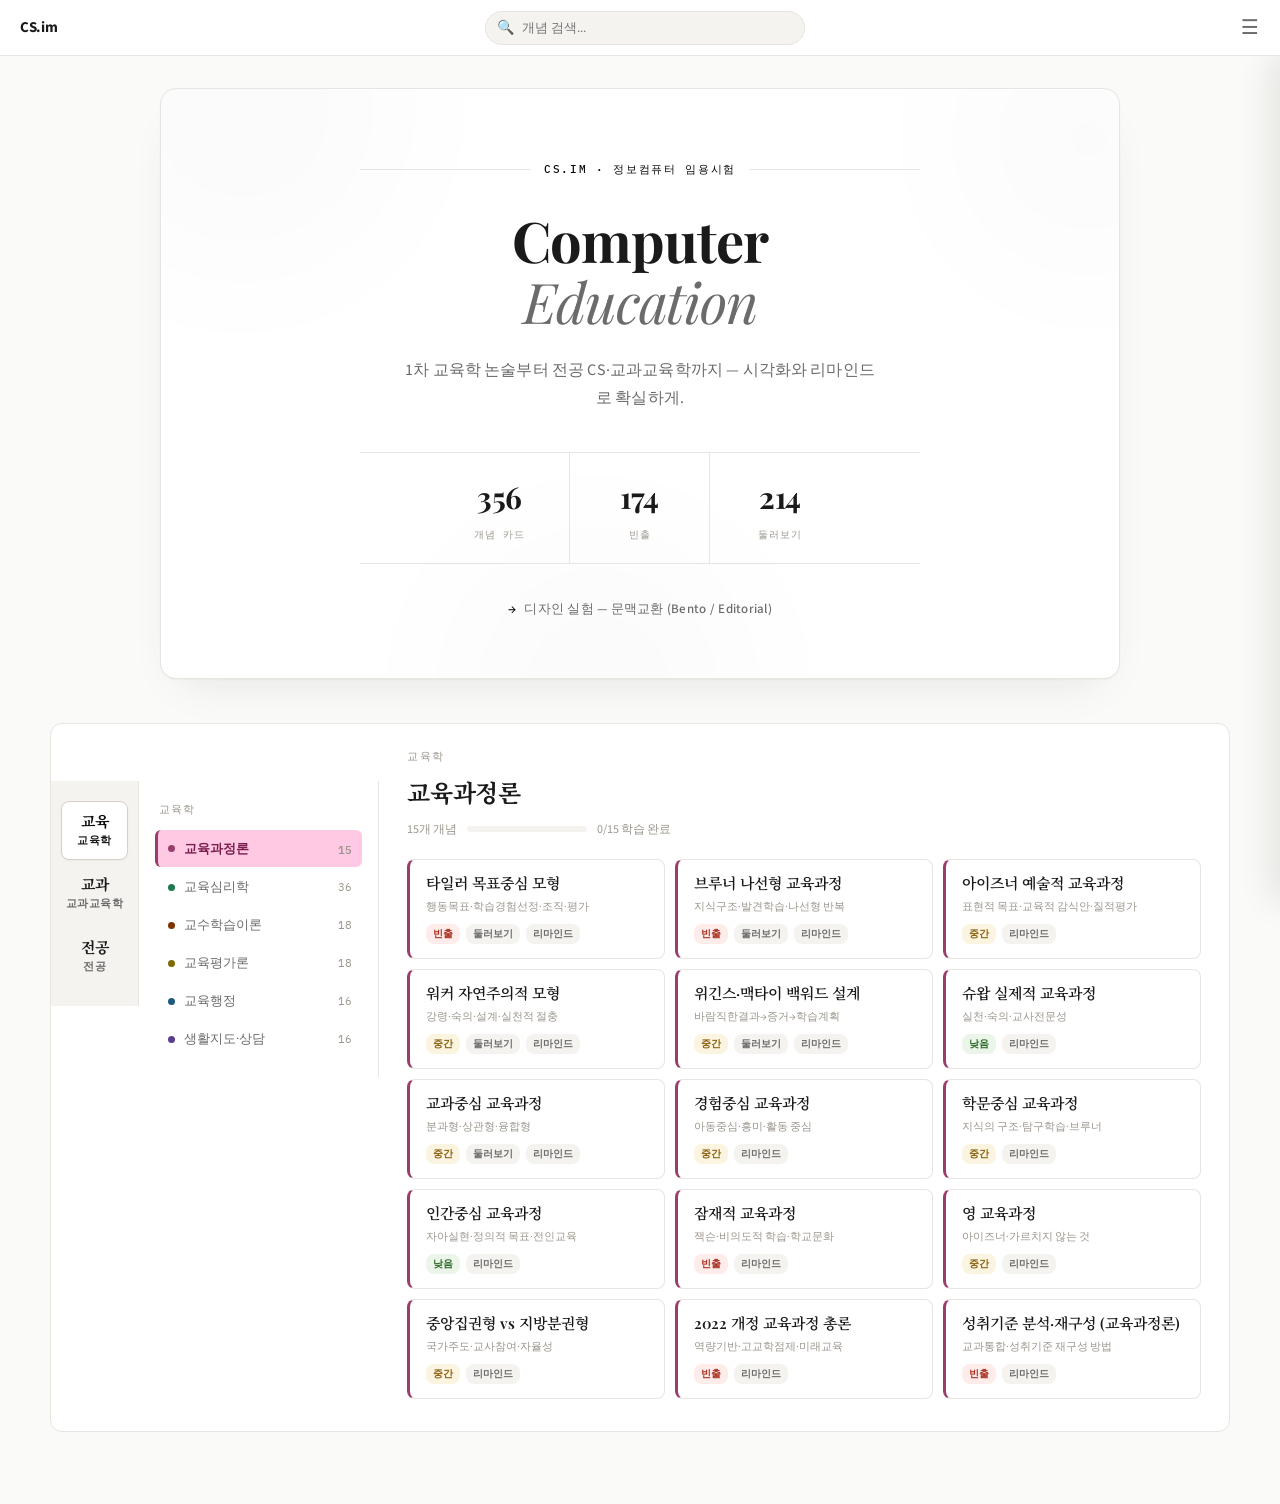
==== commit 2fe5503a: "Tokenize badge colors and align roadmap with DESIGN_SYSTEM.md Frequency badges (badge-high/mid/low):" ====
--- a/index.html
+++ b/index.html
@@ -147,8 +147,6 @@
 let openSubject = null;    // 현재 우측에 펼쳐진 과목명
 let selectedArea = null;   // 현재 좌측 레일에서 선택된 대분류 (edu/info/cs)
 
-const AREA_ICON = { edu: '🎓', info: '📘', cs: '💻' };
-
 function subjectsByArea(areaKey) {
   return Object.keys(SUBJECTS).filter(name => SUBJECTS[name].areaKey === areaKey);
 }
@@ -220,7 +218,7 @@
 
   const railHtml = Object.entries(C.areas).map(([areaKey, areaLabel]) => `
     <button class="rail-item ${selectedArea === areaKey ? 'active' : ''}" onclick="selectArea('${areaKey}')">
-      <span class="rail-icon">${AREA_ICON[areaKey] || '📚'}</span>
+      <span class="rail-mark">${areaLabel.slice(0, 2)}</span>
       <span class="rail-label">${areaLabel}</span>
     </button>`).join('');
 
--- a/css/variables.css
+++ b/css/variables.css
@@ -45,6 +45,13 @@
 
   --border-light: #E8E4DF;
   --border-mid:   #D6D0C8;
+
+  /* ── 빈출도 배지 (badge-high/mid/low) — 값은 그대로, 하드코딩만 토큰화 ──
+     추후 배지 색만 바꾸고 싶을 때 여기 3쌍만 고치면 됨 (components.css는
+     손대지 않아도 됨) */
+  --badge-high-bg:   #FDECEA; --badge-high-text: #A83222;
+  --badge-mid-bg:    #FBF4E0; --badge-mid-text:  #8A6010;
+  --badge-low-bg:    #EBF5EA; --badge-low-text:  #2E6A28;
 
   /* ── 반경 — 6~16px (rounded-md/lg 기준) ── */
   --radius-sm: 6px;
--- a/css/components.css
+++ b/css/components.css
@@ -235,9 +235,10 @@
   min-width: 0;
 }
 .sb-area-title {
+  font-family: var(--font-mono);
   font-size: 11px;
   font-weight: 700;
-  letter-spacing: .06em;
+  letter-spacing: .1em;
   color: var(--text-primary);
   text-transform: uppercase;
 }
@@ -420,9 +421,9 @@
   border-radius: 8px;
   font-weight: 600;
 }
-.badge-high  { background: #FDECEA; color: #A83222; }
-.badge-mid   { background: #FBF4E0; color: #8A6010; }
-.badge-low   { background: #EBF5EA; color: #2E6A28; }
+.badge-high  { background: var(--badge-high-bg); color: var(--badge-high-text); }
+.badge-mid   { background: var(--badge-mid-bg);  color: var(--badge-mid-text); }
+.badge-low   { background: var(--badge-low-bg);  color: var(--badge-low-text); }
 .badge-viz   { background: var(--subject-bg, #eee); color: var(--subject-text, #333); }
 .badge-quiz  { background: var(--bg-surface); color: var(--text-secondary); }
 
@@ -742,10 +743,22 @@
   border-color: var(--border-mid);
   box-shadow: var(--shadow-sm);
 }
-.rail-icon { font-size: 20px; line-height: 1; }
+/* 이모지 아이콘 대신, 이 사이트의 시그니처인 세리프 표제 서체로 대분류명
+   앞 두 글자를 작은 모노그램처럼 보여준다 (장식이 아니라 타이포그래피로
+   시각적 구심점을 만드는 Serif 디자인 시스템 원칙) */
+.rail-mark {
+  font-family: var(--font-heading, var(--font-main));
+  font-size: 15px;
+  font-weight: 700;
+  letter-spacing: -.01em;
+  color: var(--text-primary);
+  line-height: 1;
+}
+.rail-item.active .rail-mark { color: var(--primary); }
 .rail-label {
   font-size: 10.5px;
   font-weight: 600;
+  letter-spacing: .04em;
   color: var(--text-secondary);
   text-align: center;
   word-break: keep-all;
@@ -819,9 +832,13 @@
 }
 .roadmap-main-header { margin-bottom: 20px; }
 .roadmap-main-eyebrow {
+  font-family: var(--font-mono);
   font-size: 11px;
-  color: var(--text-tertiary);
-  margin-bottom: 4px;
+  font-weight: 500;
+  letter-spacing: .14em;
+  text-transform: uppercase;
+  color: var(--text-tertiary);
+  margin-bottom: 8px;
 }
 .roadmap-main-title {
   font-family: var(--font-heading, var(--font-main));
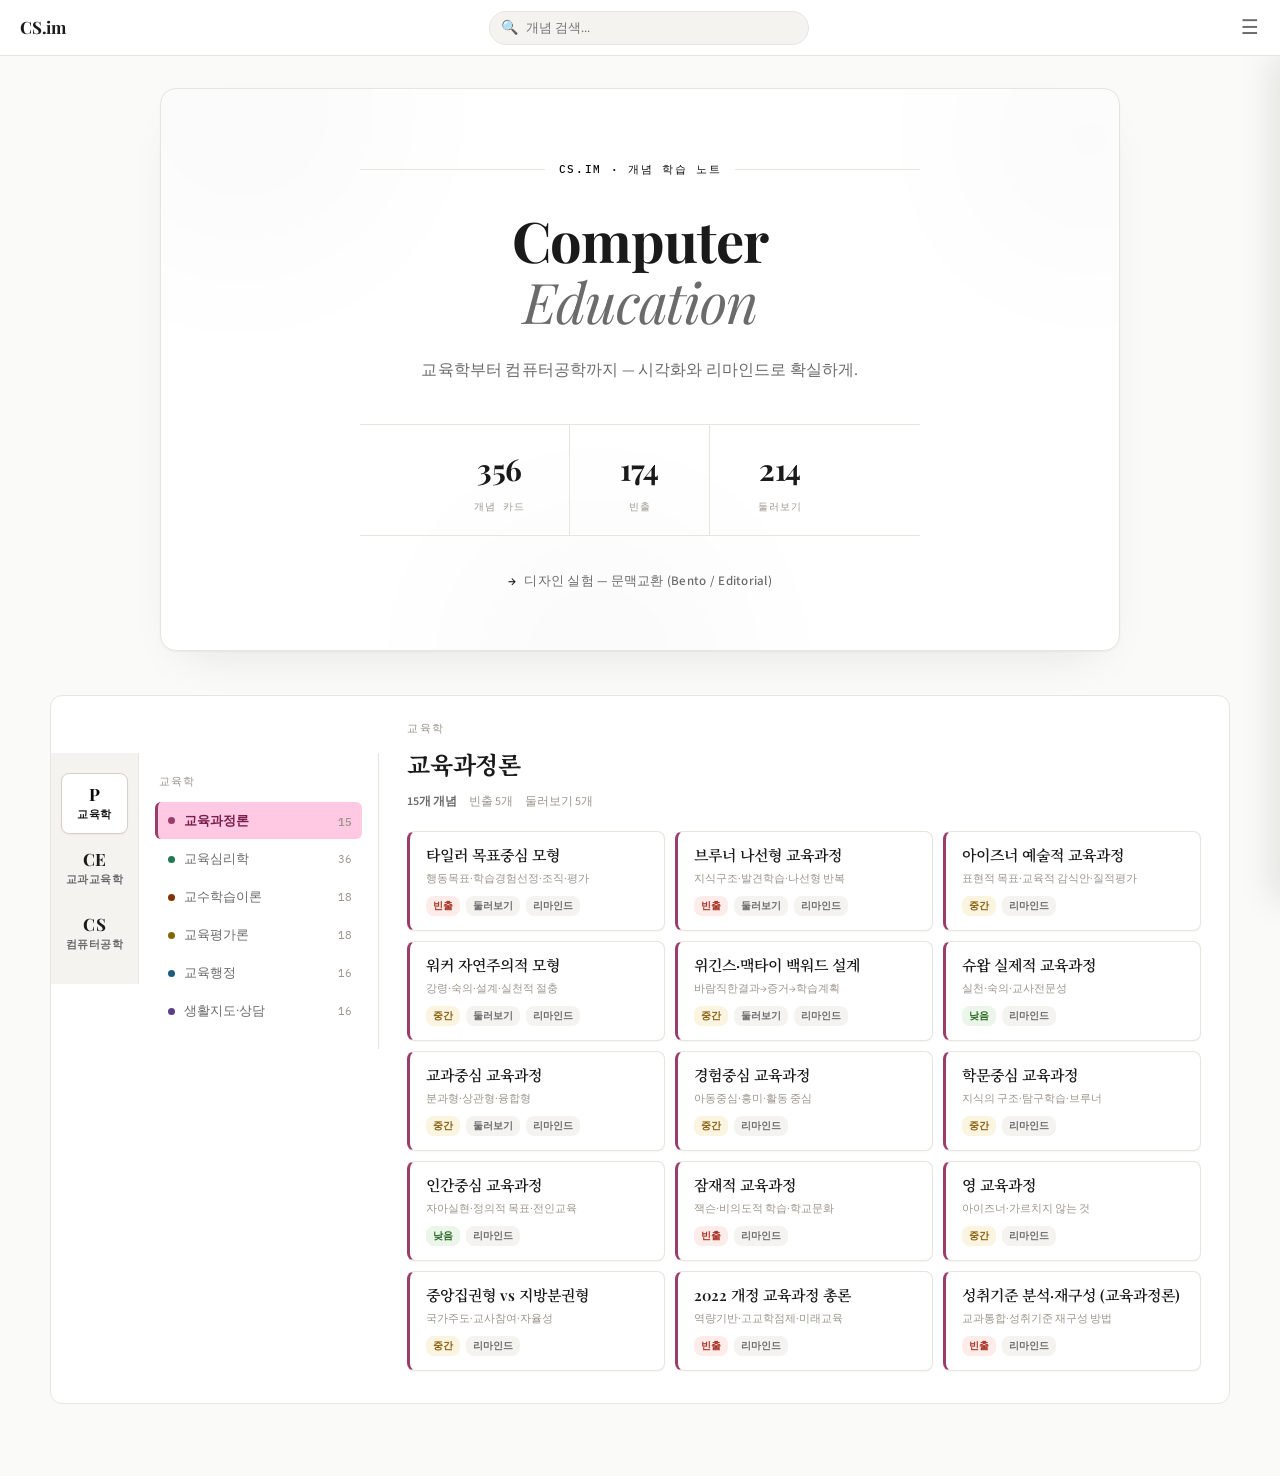
==== commit c3bcfdbb: "Drop learning-progress feature; rebrand areas; unify card/logo styling 1. Remove the "학습 완료" (learni" ====
--- a/index.html
+++ b/index.html
@@ -3,7 +3,7 @@
 <head>
   <meta charset="UTF-8">
   <meta name="viewport" content="width=device-width, initial-scale=1.0">
-  <title>CS.im — 정보컴퓨터 임용</title>
+  <title>CS.im — 컴퓨터·정보 개념 학습</title>
   <link rel="stylesheet" href="css/variables.css">
   <link rel="stylesheet" href="css/components.css">
 </head>
@@ -163,7 +163,7 @@
       <div class="hero-glow hero-glow-b" aria-hidden="true"></div>
       <div class="hero-glow hero-glow-c" aria-hidden="true"></div>
       <div class="hero-content">
-        <div class="hero-eyebrow">${C.siteName} · 정보컴퓨터 임용시험</div>
+        <div class="hero-eyebrow">${C.siteName} · 개념 학습 노트</div>
         <h1 class="hero-big">Computer<br><span class="hero-dim">Education</span></h1>
         <p class="hero-desc">${C.heroDesc}</p>
         <div class="hero-stats">
@@ -218,29 +218,28 @@
 
   const railHtml = Object.entries(C.areas).map(([areaKey, areaLabel]) => `
     <button class="rail-item ${selectedArea === areaKey ? 'active' : ''}" onclick="selectArea('${areaKey}')">
-      <span class="rail-mark">${areaLabel.slice(0, 2)}</span>
+      <span class="rail-mark">${C.areaMarks[areaKey] || ''}</span>
       <span class="rail-label">${areaLabel}</span>
     </button>`).join('');
 
   const subjectNames = subjectsByArea(selectedArea);
   const subjectListHtml = subjectNames.map(name => {
     const s = SUBJECTS[name];
-    const concepts = CONCEPTS.filter(c => c.subject === name);
-    const doneCount = concepts.filter(c => CS.isVisited(name, c.name)).length;
+    const count = CONCEPTS.filter(c => c.subject === name).length;
     const active = openSubject === name ? 'active' : '';
     const style = `--subject-bg:${s.color.bg};--subject-mid:${s.color.mid};--subject-accent:${s.color.accent};--subject-text:${s.color.text}`;
     return `
       <button class="rs-item ${active}" style="${style}" onclick="selectSubject('${name}')">
         <span class="rs-dot" style="background:${s.color.mid}"></span>
         <span class="rs-name">${name}</span>
-        <span class="rs-count">${doneCount ? doneCount + '/' : ''}${concepts.length}</span>
+        <span class="rs-count">${count}</span>
       </button>`;
   }).join('');
 
   const s = SUBJECTS[openSubject];
   const concepts = s ? CONCEPTS.filter(c => c.subject === openSubject) : [];
-  const doneCount = concepts.filter(c => CS.isVisited(openSubject, c.name)).length;
-  const pct = concepts.length ? Math.round(doneCount / concepts.length * 100) : 0;
+  const highCount = concepts.filter(c => c.freq === '높음').length;
+  const vizCount  = concepts.filter(c => c.viz).length;
   const freqLabel = f => f === '높음' ? C.freq.high : f === '중간' ? C.freq.mid : C.freq.low;
   const freqClass = f => f === '높음' ? 'badge-high' : f === '중간' ? 'badge-mid' : 'badge-low';
 
@@ -248,19 +247,16 @@
     <div class="roadmap-main-header">
       <div class="roadmap-main-eyebrow">${s.area}</div>
       <div class="roadmap-main-title" id="roadmapMainTitle">${openSubject}</div>
-      <div class="roadmap-main-meta">
-        <span>${concepts.length}개 개념</span>
-        <span class="roadmap-progress-track"><span class="roadmap-progress-bar" style="width:${pct}%;background:${s.color.accent};"></span></span>
-        <span>${doneCount}/${concepts.length} 학습 완료</span>
-      </div>
-    </div>
-    <div class="card-grid roadmap-card-grid">
-      ${concepts.map(c => {
-        const done = CS.isVisited(openSubject, c.name);
-        return `
-        <div class="concept-card ${done ? 'done' : ''}" style="border-left-color:${s.color.mid};"
+      <div class="page-meta roadmap-main-meta">
+        <span class="count">${concepts.length}개 개념</span>
+        <span>${C.freq.high} ${highCount}개</span>
+        <span>${C.badges.viz} ${vizCount}개</span>
+      </div>
+    </div>
+    <div class="card-grid">
+      ${concepts.map(c => `
+        <div class="concept-card" style="border-left-color:${s.color.mid};"
           onclick="navigate({subject:'${openSubject}',chapter:'${encodeURIComponent(c.chapter)}',concept:'${encodeURIComponent(c.name)}'})">
-          ${done ? '<span class="cc-done-badge" title="학습 완료">✓</span>' : ''}
           <div class="concept-card-name">${c.name}</div>
           <div class="concept-card-keywords">${c.keywords}</div>
           <div class="concept-card-footer">
@@ -268,8 +264,7 @@
             ${c.viz  ? `<span class="badge badge-quiz">${C.badges.viz}</span>` : ''}
             ${c.quiz ? `<span class="badge badge-quiz">${C.badges.quiz}</span>` : ''}
           </div>
-        </div>`;
-      }).join('')}
+        </div>`).join('')}
     </div>`;
 
   roadmap.innerHTML = `
--- a/css/variables.css
+++ b/css/variables.css
@@ -105,7 +105,7 @@
   --c-info-ct-bg:         var(--c-mint-bg);   --c-info-ct-mid:         var(--c-mint-mid);   --c-info-ct-accent:         var(--c-mint-mid);   --c-info-ct-text:         var(--c-mint-text);
   --c-info-swai-bg:       var(--c-blue-bg);   --c-info-swai-mid:       var(--c-blue-mid);   --c-info-swai-accent:       var(--c-blue-mid);   --c-info-swai-text:       var(--c-blue-text);
 
-  /* ── 전공(CS) ── */
+  /* ── 컴퓨터공학(CS) ── */
   --c-cs-ai-bg:        var(--c-pink-bg);   --c-cs-ai-mid:        var(--c-pink-mid);   --c-cs-ai-accent:        var(--c-pink-mid);   --c-cs-ai-text:        var(--c-pink-text);
   --c-cs-discrete-bg:  var(--c-pink-bg);   --c-cs-discrete-mid:  var(--c-pink-mid);   --c-cs-discrete-accent:  var(--c-pink-mid);   --c-cs-discrete-text:  var(--c-pink-text);
 
--- a/css/components.css
+++ b/css/components.css
@@ -121,10 +121,11 @@
    소스 순서상 기본 규칙에 의해 덮어써져 무시되기 때문. */
 
 .topbar-logo {
-  font-size: 15px;
-  font-weight: 700;
-  color: var(--text-primary);
-  letter-spacing: -0.02em;
+  font-family: var(--font-heading, var(--font-main));
+  font-size: 17px;
+  font-weight: 700;
+  color: var(--text-primary);
+  letter-spacing: -0.01em;
 }
 .topbar-logo span {
   font-weight: 400;
@@ -207,7 +208,7 @@
 .topbar-menu-btn:hover { background: var(--bg-surface); color: var(--text-primary); }
 
 /* ── 사이드바 내부: 영역별 드롭다운(아코디언) + 과목 그리드 ──
-   교육학/교과교육학/전공 사이의 위계는 없으므로, 세로로 길게 나열하는
+   교육학/교과교육학/컴퓨터공학 사이의 위계는 없으므로, 세로로 길게 나열하는
    대신 영역 헤더를 눌러 펼치는 드롭다운 + 2열 그리드로 배치해
    한 화면 안에서 훑어볼 수 있게 한다. */
 .sb-area {
@@ -382,14 +383,15 @@
   border-radius: var(--radius-md);
   padding: 14px 16px;
   cursor: pointer;
-  transition: transform .12s, border-color .12s;
+  box-shadow: var(--shadow-sm);
+  transition: box-shadow .2s, border-color .2s;
   border-left: 3px solid var(--subject-mid, var(--border-mid));
   display: flex;
   flex-direction: column;
   gap: 6px;
 }
 .concept-card:hover {
-  box-shadow: var(--shadow-sm);
+  box-shadow: var(--shadow-md);
   border-color: var(--subject-mid, var(--border-mid));
   border-left-color: var(--subject-accent, var(--text-secondary));
 }
@@ -748,9 +750,9 @@
    시각적 구심점을 만드는 Serif 디자인 시스템 원칙) */
 .rail-mark {
   font-family: var(--font-heading, var(--font-main));
-  font-size: 15px;
-  font-weight: 700;
-  letter-spacing: -.01em;
+  font-size: 17px;
+  font-weight: 700;
+  letter-spacing: .01em;
   color: var(--text-primary);
   line-height: 1;
 }
@@ -847,48 +849,8 @@
   color: var(--text-primary);
   letter-spacing: -.01em;
 }
-.roadmap-main-meta {
-  display: flex;
-  align-items: center;
-  gap: 10px;
-  margin-top: 8px;
-  font-size: 12px;
-  color: var(--text-tertiary);
-}
-.roadmap-progress-track {
-  width: 120px;
-  height: 6px;
-  border-radius: 4px;
-  background: var(--bg-surface);
-  overflow: hidden;
-}
-.roadmap-progress-bar {
-  display: block;
-  height: 100%;
-  border-radius: 4px;
-  background: var(--primary);
-  transition: width .3s ease;
-}
-.roadmap-card-grid { grid-template-columns: repeat(auto-fill, minmax(200px, 1fr)); }
-
-/* 카드의 학습 완료 배지 — CS.markVisited()로 기록된 열람 이력 기반 */
-.concept-card { position: relative; }
-.concept-card.done { border-left-color: var(--subject-accent, var(--border-mid)); }
-.cc-done-badge {
-  position: absolute;
-  top: 10px;
-  right: 10px;
-  width: 18px;
-  height: 18px;
-  border-radius: 50%;
-  background: var(--subject-accent, var(--primary));
-  color: #fff;
-  font-size: 10px;
-  font-weight: 700;
-  display: flex;
-  align-items: center;
-  justify-content: center;
-}
+/* roadmap-main-meta는 .page-meta와 함께 붙는 보조 클래스 — 상단 여백만 추가 */
+.roadmap-main-meta { margin-top: 8px; }
 
 @media (max-width: 900px) {
   .roadmap { flex-direction: column; max-width: 100%; min-height: 0; }
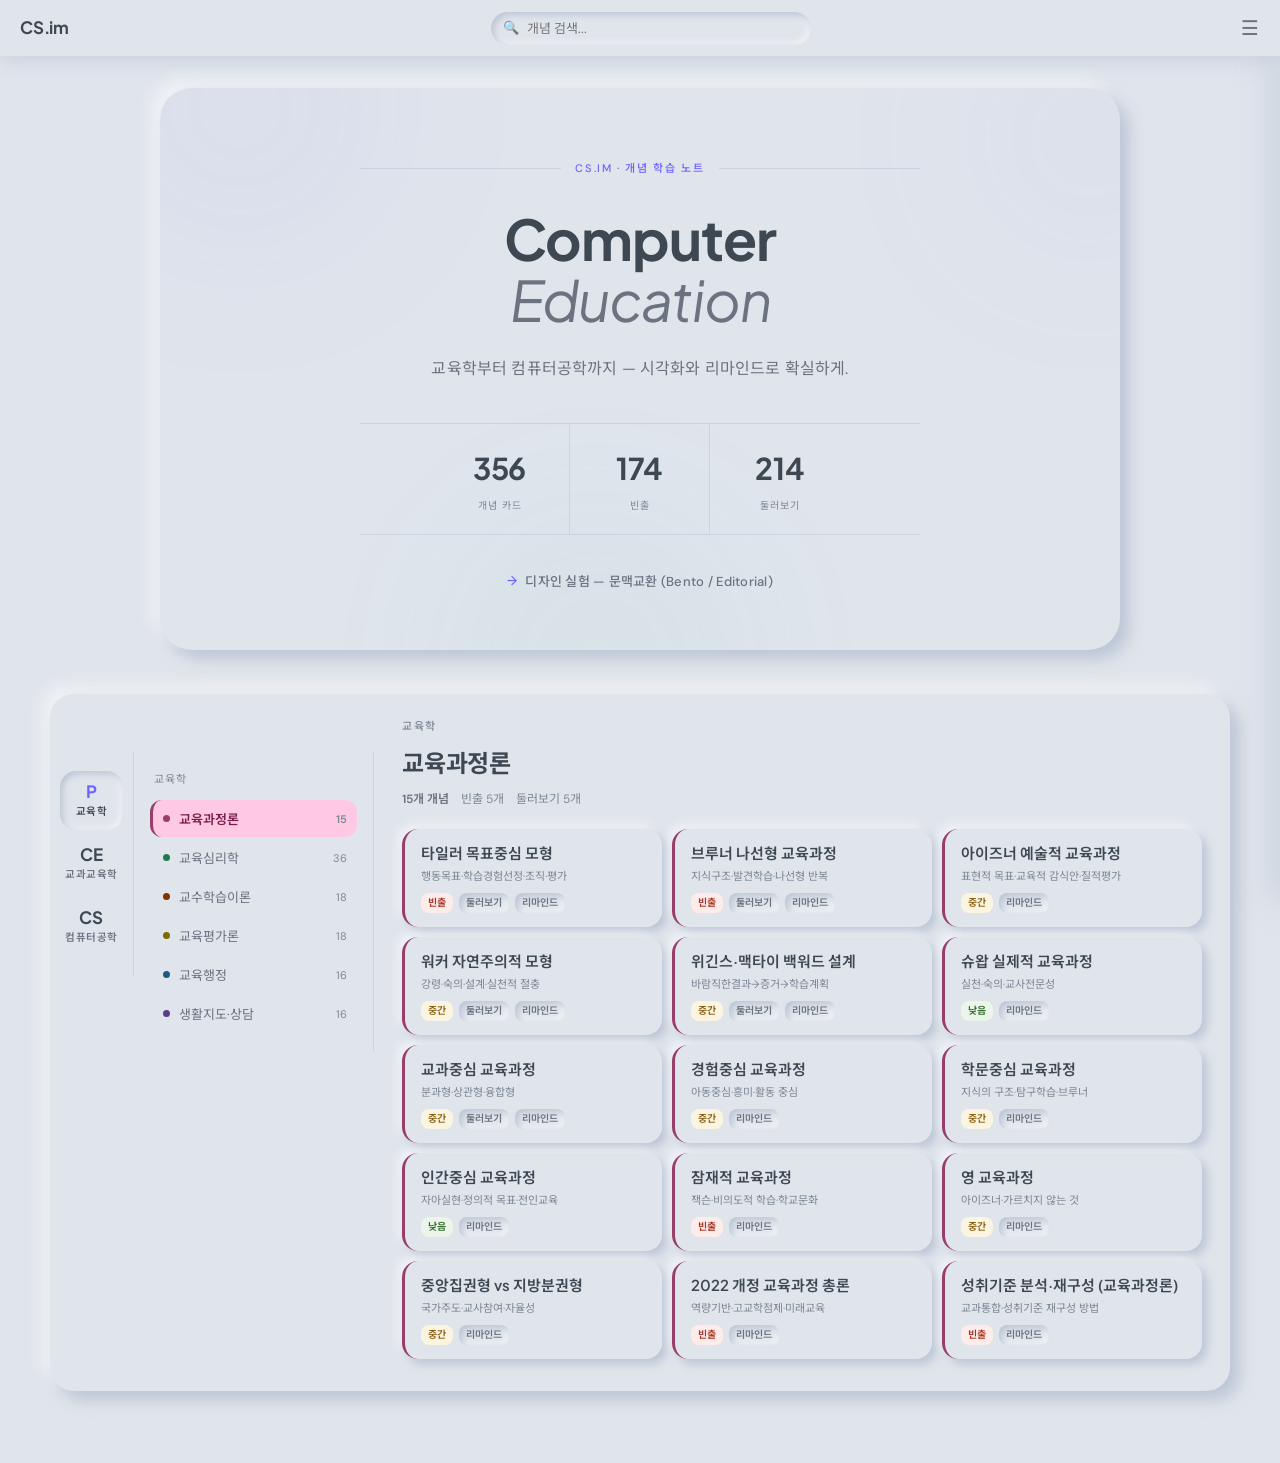
==== commit 9c332cee: "검색창을 포커스 시 펼쳐지는 액션 서치바 드롭다운으로 개선 ActionSearchBar 참고 코드의 동작(포커스 시 목록 펼침, 디바운스 필터링, 아이콘 모핑, 클릭 이동, 블러 " ====
--- a/index.html
+++ b/index.html
@@ -12,9 +12,13 @@
 
   <header class="topbar">
     <div class="topbar-logo" onclick="navigate({subject:null,chapter:null,concept:null})" style="cursor:pointer;">CS.im</div>
-    <div class="topbar-search">
-      <span class="search-icon">🔍</span>
-      <input type="text" id="globalSearch" placeholder="개념 검색...">
+    <div class="topbar-search" id="searchWrap">
+      <span class="search-icon" id="searchIcon">
+        <span class="search-icon-glyph search-icon-default">🔍</span>
+        <span class="search-icon-glyph search-icon-typing">➤</span>
+      </span>
+      <input type="text" id="globalSearch" placeholder="개념 검색..." autocomplete="off" role="combobox" aria-expanded="false" aria-controls="searchDropdown">
+      <div class="search-dropdown" id="searchDropdown"></div>
     </div>
     <button class="topbar-menu-btn" onclick="toggleSidebar()" aria-label="메뉴">☰</button>
   </header>
@@ -350,29 +354,120 @@
   });
 }
 
-/* ── 검색 ──────────────────────────────────────────── */
-document.getElementById('globalSearch').addEventListener('input', function() {
-  const q = this.value.trim().toLowerCase();
-  if (!q) { render(); return; }
-  const results = CONCEPTS.filter(c =>
-    c.name.toLowerCase().includes(q) || c.keywords.toLowerCase().includes(q) || c.subject.toLowerCase().includes(q)
-  );
-  let html = `<div class="page-header">
-    <div class="page-title">"${this.value}" 검색 결과</div>
-    <div class="page-meta"><span class="count">${results.length}개</span></div>
-  </div><div class="card-grid">`;
-  results.forEach(concept => {
-    const s = SUBJECTS[concept.subject];
-    if (!s) return;
-    html += `<div class="concept-card" style="border-left-color:${s.color.mid};"
-      onclick="navigate({subject:'${concept.subject}',chapter:'${encodeURIComponent(concept.chapter)}',concept:'${encodeURIComponent(concept.name)}'}); this.closest('#main').querySelector('#globalSearch') && (document.getElementById('globalSearch').value='');">
-      <div style="font-size:10px;color:${s.color.accent};margin-bottom:4px;font-weight:600;">${concept.subject} › ${concept.chapter}</div>
-      <div class="concept-card-name">${concept.name}</div>
-      <div class="concept-card-keywords">${concept.keywords}</div></div>`;
-  });
-  html += `</div>`;
-  document.getElementById('main').innerHTML = html;
-});
+/* ── 검색 (포커스 시 펼쳐지는 드롭다운) ──────────────────
+   ActionSearchBar 패턴: 포커스 → 목록 펼침(스태거 페이드업),
+   입력 디바운스 필터링, 아이콘 🔍→➤ 모핑, 클릭 시 이동,
+   블러 200ms 지연 후 닫힘. 디자인은 DESIGN_SYSTEM.md 뉴모피즘
+   토큰(box-shadow 이중 그림자·보더리스·rounded)을 그대로 사용. */
+(function () {
+  const wrap     = document.getElementById('searchWrap');
+  const input    = document.getElementById('globalSearch');
+  const dropdown = document.getElementById('searchDropdown');
+  const MAX_RESULTS = 8;
+
+  let query = '';
+  let isFocused = false;
+  let debounceTimer = null;
+  let blurTimer = null;
+
+  function escapeHtml(str) {
+    return String(str).replace(/[&<>"']/g, ch => ({ '&':'&amp;', '<':'&lt;', '>':'&gt;', '"':'&quot;', "'":'&#39;' }[ch]));
+  }
+
+  function filterConcepts(q) {
+    const norm = q.trim().toLowerCase();
+    if (!norm) return CONCEPTS.slice(0, MAX_RESULTS);
+    return CONCEPTS.filter(c =>
+      c.name.toLowerCase().includes(norm) ||
+      c.keywords.toLowerCase().includes(norm) ||
+      c.subject.toLowerCase().includes(norm)
+    ).slice(0, MAX_RESULTS);
+  }
+
+  function renderDropdown() {
+    if (!isFocused) { dropdown.classList.remove('open'); input.setAttribute('aria-expanded', 'false'); return; }
+
+    const results = filterConcepts(query);
+    if (!results.length) {
+      dropdown.innerHTML = `<div class="search-dropdown-empty">"${escapeHtml(query)}"에 대한 결과가 없어요</div>`;
+    } else {
+      const items = results.map((c, i) => {
+        const s = SUBJECTS[c.subject];
+        const dotColor = s ? s.color.mid : 'var(--border-mid)';
+        return `<li class="search-result-item" style="animation-delay:${(i * 0.05).toFixed(2)}s"
+            data-subject="${encodeURIComponent(c.subject)}"
+            data-chapter="${encodeURIComponent(c.chapter)}"
+            data-concept="${encodeURIComponent(c.name)}">
+          <span class="search-result-left">
+            <span class="search-result-dot" style="background:${dotColor}"></span>
+            <span class="search-result-name">${escapeHtml(c.name)}</span>
+            <span class="search-result-desc">${escapeHtml(c.chapter)}</span>
+          </span>
+          <span class="search-result-right">
+            <span class="search-result-freq">${escapeHtml(c.freq)}</span>
+            <span class="search-result-subject">${escapeHtml(c.subject)}</span>
+          </span>
+        </li>`;
+      }).join('');
+      dropdown.innerHTML = `<ul class="search-dropdown-list">${items}</ul>
+        <div class="search-dropdown-footer">
+          <span>클릭해서 이동</span><span>Esc 닫기</span>
+        </div>`;
+    }
+    dropdown.classList.add('open');
+    input.setAttribute('aria-expanded', 'true');
+  }
+
+  function goToResult(item) {
+    clearTimeout(blurTimer);
+    isFocused = false;
+    dropdown.classList.remove('open');
+    input.setAttribute('aria-expanded', 'false');
+    input.value = '';
+    query = '';
+    wrap.classList.remove('is-typing');
+    navigate({
+      subject: decodeURIComponent(item.dataset.subject),
+      chapter: decodeURIComponent(item.dataset.chapter),
+      concept: decodeURIComponent(item.dataset.concept),
+    });
+  }
+
+  input.addEventListener('input', function () {
+    query = this.value;
+    wrap.classList.toggle('is-typing', query.length > 0);
+    clearTimeout(debounceTimer);
+    debounceTimer = setTimeout(renderDropdown, 200);
+  });
+
+  input.addEventListener('focus', function () {
+    isFocused = true;
+    renderDropdown();
+  });
+
+  input.addEventListener('blur', function () {
+    clearTimeout(blurTimer);
+    blurTimer = setTimeout(function () {
+      isFocused = false;
+      dropdown.classList.remove('open');
+      input.setAttribute('aria-expanded', 'false');
+    }, 200); // 클릭 이벤트가 먼저 등록되도록 지연
+  });
+
+  input.addEventListener('keydown', function (e) {
+    if (e.key === 'Escape') {
+      isFocused = false;
+      dropdown.classList.remove('open');
+      input.setAttribute('aria-expanded', 'false');
+      this.blur();
+    }
+  });
+
+  dropdown.addEventListener('click', function (e) {
+    const item = e.target.closest('.search-result-item');
+    if (item) goToResult(item);
+  });
+})();
 
 /* ── 라우터 ────────────────────────────────────────── */
 function render() {
--- a/css/variables.css
+++ b/css/variables.css
@@ -1,83 +1,99 @@
 /* ════════════════════════════════════════════════════════════
-   CS.im — SERIF 디자인 시스템
-   Typographic elegance through classical restraint.
-   Ivory · Playfair Display · Ink-black accent (no gold).
+   CS.im — NEUMORPHISM (Soft UI) 디자인 시스템
+   Cool Grey #E0E5EC · Plus Jakarta Sans / DM Sans · Soft Violet 액센트.
+   모든 표면(배경·카드·버튼·인풋)은 동일한 #E0E5EC — 형태는 오직
+   양각(extruded)/음각(inset) 이중 그림자로만 표현한다. 보더 없음.
    ════════════════════════════════════════════════════════════ */
 
-/* Playfair Display — 라틴 디스플레이 세리프 (표제) */
-@import url('https://fonts.googleapis.com/css2?family=Playfair+Display:ital,wght@0,400..900;1,400..900&display=swap');
-/* Noto Serif KR — 한글 명조 폴백 (Playfair Display는 한글 글리프가 없음) */
-@import url('https://fonts.googleapis.com/css2?family=Noto+Serif+KR:wght@400;500;600;700;900&display=swap');
-/* Source Sans 3 — 라틴 본문·UI */
-@import url('https://fonts.googleapis.com/css2?family=Source+Sans+3:ital,wght@0,400;0,500;0,600;1,400&display=swap');
-/* IBM Plex Mono — 라벨·스몰캡스 */
-@import url('https://fonts.googleapis.com/css2?family=IBM+Plex+Mono:wght@400;500&display=swap');
+/* Plus Jakarta Sans — 디스플레이 (표제) */
+@import url('https://fonts.googleapis.com/css2?family=Plus+Jakarta+Sans:wght@500;600;700;800&display=swap');
+/* DM Sans — 본문·UI */
+@import url('https://fonts.googleapis.com/css2?family=DM+Sans:wght@400;500;700&display=swap');
+/* Noto Sans KR — 한글 폴백 (Plus Jakarta Sans·DM Sans는 한글 글리프가 없음) */
+@import url('https://fonts.googleapis.com/css2?family=Noto+Sans+KR:wght@400;500;700;800&display=swap');
 
 :root {
   /* ── 타이포그래피 ── */
-  --font-display: 'Playfair Display', 'Noto Serif KR', Georgia, serif;
-  --font-sans:    'Source Sans 3', 'Pretendard', 'Apple SD Gothic Neo', system-ui, sans-serif;
-  --font-mono:    'IBM Plex Mono', 'Nanum Gothic Coding', 'D2Coding', monospace;
+  --font-display: 'Plus Jakarta Sans', 'Noto Sans KR', 'Pretendard', system-ui, sans-serif;
+  --font-sans:    'DM Sans', 'Noto Sans KR', 'Pretendard', 'Apple SD Gothic Neo', system-ui, sans-serif;
+  --font-mono:    var(--font-sans);
   --font-heading: var(--font-display);
   --font-main:    var(--font-sans);
   --font-body:    var(--font-sans);
 
   /* ══════════════════════════════════════════════
-     따뜻한 모노크롬 팔레트 — 단일 잉크 블랙 액센트
-     (골드 대신 블랙: 메인 화면 강조는 전부 블랙 계열)
+     쿨 그레이 모노크롬 팔레트 — 단일 베이스 #E0E5EC
+     배경·카드·인풋이 전부 동일한 색이며, 그림자만으로
+     양각/음각을 구분한다 (하얀 카드·플랫 보더 금지).
      ══════════════════════════════════════════════ */
-  --bg-page:    #FAFAF8;  /* ivory */
-  --bg-white:   #FFFFFF;  /* card */
-  --bg-surface: #F5F3F0;  /* muted */
+  --bg-page:    #E0E5EC;  /* 뉴모피즘 베이스 그레이 */
+  --bg-white:   #E0E5EC;  /* card — 페이지와 동일 (뉴모피즘: 흰 카드 금지) */
+  --bg-surface: #E0E5EC;  /* muted/well — 인셋 그림자로만 구분 */
 
-  --text-primary:   #1A1A1A;  /* foreground — rich black */
-  --text-secondary: #6B6B6B;  /* muted-foreground — warm gray */
-  --text-tertiary:  #9B968D;  /* 한층 옅은 caption 톤 (AA 대비 확보) */
+  --text-primary:   #3D4852;  /* foreground — 대비 7.5:1 (AAA) */
+  --text-secondary: #6B7280;  /* muted-foreground — 대비 4.6:1 (AA) */
+  --text-tertiary:  #7B8794;  /* 캡션용 — 본문에는 사용하지 않음 */
 
-  /* 액센트 = 잉크 블랙 (골드 폐지) */
-  --primary:            #0A0A0A;  /* 잉크 블랙 — 버튼·링크·포커스링 */
-  --secondary:          #3A3A40;  /* 크롬 실버 텍스트 톤 — hover/보조 강조 */
-  --accent:             #0A0A0A;
-  --accent-secondary:   #3A3A40;
+  /* 액센트 = 소프트 바이올렛 (#E0E5EC 베이스에 맞춰 파생) */
+  --primary:            #6C63FF;  /* 액센트 — 버튼·링크·포커스링 */
+  --secondary:          #8B84FF;  /* 액센트 라이트 — hover/그라디언트 */
+  --accent:             #6C63FF;
+  --accent-secondary:   #38B2AC;  /* 성공/체크 표시용 틸 */
   --accent-foreground:  #FFFFFF;
-  --muted:              #E8E8EC;  /* 크롬 실버 배경 — 뮤트 표면 */
-  --error:              #B3261E;
+  --muted:              #E0E5EC;  /* 뮤트 표면 — 페이지와 동일, 인셋으로 구분 */
+  --error:              #E5484D;
 
-  --border-light: #E8E4DF;
-  --border-mid:   #D6D0C8;
+  /* 카드/버튼/인풋 자체의 외곽선은 사용하지 않음(뉴모피즘 원칙).
+     아래 두 토큰은 표·탭 밑줄 등 "내용 구분용 가는 선"에만 한정해서 쓰는
+     그림자 톤 헤어라인이며, 절대 불투명 회색 보더로 되돌리지 않는다. */
+  --border-light: rgba(163,177,198,0.30);
+  --border-mid:   rgba(163,177,198,0.5);
 
-  /* ── 빈출도 배지 (badge-high/mid/low) — 값은 그대로, 하드코딩만 토큰화 ──
-     추후 배지 색만 바꾸고 싶을 때 여기 3쌍만 고치면 됨 (components.css는
-     손대지 않아도 됨) */
+  /* ── 빈출도 배지 (badge-high/mid/low) — 시맨틱 색상, 그레이 베이스와 무관하게 유지 ── */
   --badge-high-bg:   #FDECEA; --badge-high-text: #A83222;
   --badge-mid-bg:    #FBF4E0; --badge-mid-text:  #8A6010;
   --badge-low-bg:    #EBF5EA; --badge-low-text:  #2E6A28;
 
-  /* ── 반경 — 6~16px (rounded-md/lg 기준) ── */
-  --radius-sm: 6px;
-  --radius-md: 8px;
-  --radius-lg: 12px;
-  --radius-xl: 16px;
+  /* ── 반경 — 뉴모피즘: 12~32px, 훨씬 부드럽고 큰 코너 ── */
+  --radius-sm: 12px;
+  --radius-md: 16px;
+  --radius-lg: 24px;
+  --radius-xl: 32px;
 
   --sidebar-width: 300px;
   --topbar-height: 56px;
 
-  /* ── 섀도우 ── */
-  --shadow-sm: 0 1px 2px rgba(26,26,26,0.04);
-  --shadow-md: 0 4px 12px rgba(26,26,26,0.06);
-  --shadow-lg: 0 8px 24px rgba(26,26,26,0.08);
+  /* ══════════════════════════════════════════════
+     뉴모픽 이중 그림자 — The Physics
+     라이트(백색 반투명, 좌상단) + 다크(rgb(163,177,198), 우하단)
+     ══════════════════════════════════════════════ */
+  --shadow-extruded-sm:    5px 5px 10px rgba(163,177,198,0.6), -5px -5px 10px rgba(255,255,255,0.5);
+  --shadow-extruded:       9px 9px 16px rgba(163,177,198,0.6), -9px -9px 16px rgba(255,255,255,0.5);
+  --shadow-extruded-hover: 12px 12px 20px rgba(163,177,198,0.7), -12px -12px 20px rgba(255,255,255,0.6);
 
-  /* ── 히어로 앰비언트 글로우 — 단일 톤, 아주 옅게 (2%) ── */
+  --shadow-inset-sm:   inset 3px 3px 6px rgba(163,177,198,0.6), inset -3px -3px 6px rgba(255,255,255,0.5);
+  --shadow-inset:      inset 6px 6px 10px rgba(163,177,198,0.6), inset -6px -6px 10px rgba(255,255,255,0.5);
+  --shadow-inset-deep: inset 10px 10px 20px rgba(163,177,198,0.7), inset -10px -10px 20px rgba(255,255,255,0.6);
+
+  /* 기존 --shadow-sm/md/lg 참조 지점(컴포넌트 CSS 전역)이 자동으로
+     뉴모픽 그림자를 쓰도록 별칭 매핑 — 컴포넌트 파일을 건드리지 않아도
+     카드 전반이 양각으로 바뀐다. */
+  --shadow-sm: var(--shadow-extruded-sm);
+  --shadow-md: var(--shadow-extruded);
+  --shadow-lg: var(--shadow-extruded-hover);
+
+  /* ── 히어로 앰비언트 글로우 — 바이올렛/틸 톤, 아주 옅게 ── */
   --hero-glow-1: var(--primary);
-  --hero-glow-2: var(--primary);
-  --hero-glow-3: var(--primary);
-  --hero-glow-opacity: .02;
-  --hero-card-shadow: 0 1px 2px rgba(26,26,26,0.04), 0 20px 48px -24px rgba(26,26,26,0.12);
-  --hero-card-shadow-hover: 0 1px 2px rgba(26,26,26,0.05), 0 24px 56px -20px rgba(26,26,26,0.16);
+  --hero-glow-2: var(--secondary);
+  --hero-glow-3: var(--accent-secondary);
+  --hero-glow-opacity: .05;
+  --hero-card-shadow: var(--shadow-extruded);
+  --hero-card-shadow-hover: var(--shadow-extruded-hover);
 
   /* ══════════════════════════════════════════════
-     6색 팔레트 — 과목 구분용 (메인 액센트와는 별개)
-     지정된 스프레드시트 값 그대로 사용 (라이트 배경에 최적화된 원본 파스텔)
+     6색 팔레트 — 과목 구분용 (뉴모피즘 전환 대상 아님)
+     지정된 스프레드시트 값 그대로 사용 — 개념별 포인트 색상은
+     기존에 등록된 대로 유지한다.
      ══════════════════════════════════════════════ */
   --c-pink-bg:    #FFC9E3; --c-pink-text:   #7A1F4D; --c-pink-mid:   #993D6B;
   --c-coral-bg:   #FFD5B8; --c-coral-text:  #803300; --c-coral-mid:  #803300;
@@ -86,7 +102,7 @@
   --c-blue-bg:    #AEE2FF; --c-blue-text:   #0A3C5C; --c-blue-mid:   #1E5A80;
   --c-lilac-bg:   #E1C5FF; --c-lilac-text:  #3D1F6B; --c-lilac-mid:  #5C3D8C;
 
-  /* 스프레드시트의 추가 중립 톤 2종 — 블랙 액센트 계열의 재료로 사용 */
+  /* 스프레드시트의 추가 중립 톤 2종 — 과거 액센트 원재료(참고용, 미사용 가능) */
   --c-chrome-silver-bg:   #E8E8EC; --c-chrome-silver-text: #3A3A40; --c-chrome-silver-mid: #5C5C66;
   --c-ink-black-bg:       #0A0A0A; --c-ink-black-text:     #FFFFFF; --c-ink-black-mid:     #999999;
 
--- a/css/components.css
+++ b/css/components.css
@@ -31,7 +31,7 @@
   gap: 12px;
   padding: 0 12px 0 20px;
   background: var(--bg-white);
-  border-bottom: 1px solid var(--border-light);
+  box-shadow: 0 6px 18px rgba(163,177,198,0.35);
 }
 
 /* 탑바 아래 콘텐츠 행 — 사이드바는 더 이상 레이아웃을 나눠 갖지 않고
@@ -63,8 +63,7 @@
   width: var(--sidebar-width);
   z-index: 300;
   background: var(--bg-white);
-  border-left: 1px solid var(--border-light);
-  box-shadow: -8px 0 32px rgba(20,18,14,0.10);
+  box-shadow: -10px 0 30px rgba(163,177,198,0.35);
   overflow-y: auto;
   overflow-x: hidden;
   padding: 14px 0 40px;
@@ -80,7 +79,7 @@
   display: none;
   position: fixed; inset: 0;
   top: var(--topbar-height);
-  background: rgba(20,18,14,0.32);
+  background: rgba(45,52,61,0.35);
   z-index: 299;
 }
 .sidebar-overlay.visible { display: block; }
@@ -140,19 +139,20 @@
 }
 .topbar-search input {
   width: 100%;
-  padding: 7px 14px 7px 36px;
-  border: 1px solid var(--border-light);
+  padding: 8px 14px 8px 36px;
+  border: none;
   border-radius: 20px;
   background: var(--bg-surface);
+  box-shadow: var(--shadow-inset-sm);
   font-size: 13px;
   color: var(--text-primary);
   font-family: var(--font-main);
   outline: none;
-  transition: border-color .15s;
+  transition: box-shadow .2s ease-out;
 }
 .topbar-search input:focus {
-  border-color: var(--primary);
   background: var(--bg-white);
+  box-shadow: var(--shadow-inset);
   outline: 2px solid var(--primary);
   outline-offset: 2px;
 }
@@ -160,11 +160,146 @@
   position: absolute;
   left: 12px;
   top: 50%;
-  transform: translateY(-50%);
-  color: var(--text-tertiary);
-  font-size: 14px;
+  width: 14px;
+  height: 14px;
+  margin-top: -7px;
   pointer-events: none;
 }
+/* 검색 아이콘 모핑: 입력이 생기면 🔍 → ➤ 로 크로스페이드 */
+.search-icon-glyph {
+  position: absolute;
+  left: 0;
+  top: 0;
+  font-size: 13px;
+  line-height: 1;
+  color: var(--text-tertiary);
+  opacity: 1;
+  transform: translateY(0);
+  transition: opacity .2s ease-out, transform .2s ease-out;
+}
+.search-icon-typing { opacity: 0; transform: translateY(45%); }
+#searchWrap.is-typing .search-icon-default { opacity: 0; transform: translateY(-45%); }
+#searchWrap.is-typing .search-icon-typing  { opacity: 1; transform: translateY(0); }
+
+/* ── 검색 드롭다운 — 포커스 시 펼쳐지는 액션 목록 ──
+   뉴모피즘 규칙 준수: bg-white(=페이지와 동일 색) + 이중 그림자로만 형태 표현,
+   보더 없음, rounded-md(16px), 등장은 높이 확장 + 페이드 + 아이템 스태거. */
+.search-dropdown {
+  position: absolute;
+  top: calc(100% + 8px);
+  left: 0;
+  right: 0;
+  background: var(--bg-white);
+  border-radius: var(--radius-md);
+  box-shadow: var(--shadow-extruded);
+  overflow: hidden;
+  max-height: 0;
+  opacity: 0;
+  transform: translateY(-6px);
+  pointer-events: none;
+  transition: max-height .35s ease-out, opacity .25s ease-out, transform .25s ease-out;
+  z-index: 410;
+}
+.search-dropdown.open {
+  max-height: 420px;
+  opacity: 1;
+  transform: translateY(0);
+  pointer-events: auto;
+}
+.search-dropdown-list {
+  list-style: none;
+  max-height: 340px;
+  overflow-y: auto;
+  padding: 6px;
+}
+.search-result-item {
+  display: flex;
+  align-items: center;
+  justify-content: space-between;
+  gap: 10px;
+  padding: 9px 10px;
+  border-radius: var(--radius-sm);
+  cursor: pointer;
+  transition: box-shadow .15s ease-out;
+  animation: search-item-in .3s ease-out both;
+}
+.search-result-item:hover {
+  box-shadow: var(--shadow-inset-sm);
+}
+.search-result-left {
+  display: flex;
+  align-items: center;
+  gap: 8px;
+  min-width: 0;
+}
+.search-result-dot {
+  width: 8px;
+  height: 8px;
+  border-radius: 50%;
+  flex-shrink: 0;
+  background: var(--subject-mid, var(--border-mid));
+}
+.search-result-name {
+  font-size: 13px;
+  font-weight: 600;
+  color: var(--text-primary);
+  white-space: nowrap;
+  overflow: hidden;
+  text-overflow: ellipsis;
+}
+.search-result-desc {
+  font-size: 11px;
+  color: var(--text-tertiary);
+  white-space: nowrap;
+  overflow: hidden;
+  text-overflow: ellipsis;
+}
+.search-result-right {
+  display: flex;
+  align-items: center;
+  gap: 8px;
+  flex-shrink: 0;
+}
+.search-result-freq,
+.search-result-subject {
+  font-size: 10px;
+  color: var(--text-tertiary);
+  text-align: right;
+  white-space: nowrap;
+}
+.search-dropdown-empty {
+  padding: 20px 14px;
+  text-align: center;
+  font-size: 12px;
+  color: var(--text-tertiary);
+}
+.search-dropdown-footer {
+  display: flex;
+  align-items: center;
+  justify-content: space-between;
+  padding: 8px 12px;
+  font-size: 10.5px;
+  color: var(--text-tertiary);
+  border-top: 1px solid var(--border-light);
+}
+@keyframes search-item-in {
+  from { opacity: 0; transform: translateY(10px); }
+  to   { opacity: 1; transform: translateY(0); }
+}
+@media (prefers-reduced-motion: reduce) {
+  .search-dropdown, .search-icon-glyph { transition: none; }
+  .search-result-item { animation: none; }
+}
+/* 데스크톱: 입력창(최대 320px)보다 넓게 펼쳐 항목 텍스트가 덜 잘리게 함 */
+@media (min-width: 640px) {
+  .search-dropdown {
+    left: auto;
+    right: 0;
+    width: max(100%, 340px);
+    max-width: calc(100vw - 40px);
+  }
+}
+
 .topbar-breadcrumb {
   font-size: 12px;
   color: var(--text-tertiary);
@@ -190,7 +325,7 @@
   width: 36px;
   height: 36px;
   flex-shrink: 0;
-  border-radius: 8px;
+  border-radius: var(--radius-sm);
   border: none;
   background: transparent;
   color: var(--text-secondary);
@@ -199,13 +334,13 @@
   display: flex;
   align-items: center;
   justify-content: center;
-  transition: background .12s, color .12s;
+  transition: box-shadow .15s ease-out, color .12s;
   padding: 0;
   font-family: inherit;
   line-height: 1;
   margin-left: auto; /* 검색창 이후 오른쪽 끝으로 */
 }
-.topbar-menu-btn:hover { background: var(--bg-surface); color: var(--text-primary); }
+.topbar-menu-btn:hover { box-shadow: var(--shadow-inset-sm); color: var(--text-primary); }
 
 /* ── 사이드바 내부: 영역별 드롭다운(아코디언) + 과목 그리드 ──
    교육학/교과교육학/컴퓨터공학 사이의 위계는 없으므로, 세로로 길게 나열하는
@@ -228,7 +363,7 @@
   text-align: left;
   transition: background .12s;
 }
-.sb-area-head:hover { background: var(--bg-surface); }
+.sb-area-head:hover { box-shadow: var(--shadow-inset-sm); }
 .sb-area-head-left {
   display: flex;
   align-items: center;
@@ -281,21 +416,23 @@
   color: var(--text-secondary);
   cursor: pointer;
   border-radius: var(--radius-sm);
-  border: 1px solid transparent;
+  border: none;
   background: var(--bg-surface);
+  box-shadow: var(--shadow-extruded-sm);
   word-break: keep-all;
-  transition: background .12s, color .12s, border-color .12s;
+  transition: box-shadow .2s ease-out, color .12s, transform .2s ease-out;
 }
 .sb-subject-chip:hover {
-  background: var(--bg-white);
-  border-color: var(--border-mid);
-  color: var(--text-primary);
+  box-shadow: var(--shadow-extruded-hover);
+  color: var(--text-primary);
+  transform: translateY(-1px);
 }
 .sb-subject-chip.active {
   font-weight: 600;
   background: var(--subject-bg, var(--bg-surface));
   color: var(--subject-text, var(--text-primary));
-  border-color: var(--subject-accent, var(--border-mid));
+  box-shadow: var(--shadow-inset-sm);
+  transform: none;
 }
 .sidebar-dot {
   width: 8px;
@@ -337,25 +474,28 @@
   margin-bottom: 20px;
 }
 .filter-btn {
-  padding: 5px 14px;
+  padding: 6px 16px;
   border-radius: var(--radius-sm);
-  border: 1px solid var(--border-light);
+  border: none;
   background: var(--bg-white);
+  box-shadow: var(--shadow-extruded-sm);
   font-size: 12px;
   color: var(--text-secondary);
   cursor: pointer;
   font-family: var(--font-main);
-  transition: all .12s;
+  transition: box-shadow .2s ease-out, color .12s, transform .2s ease-out;
 }
 .filter-btn:hover {
-  border-color: var(--primary);
-  color: var(--text-primary);
+  box-shadow: var(--shadow-extruded-hover);
+  color: var(--text-primary);
+  transform: translateY(-1px);
 }
 .filter-btn.active {
   background: var(--subject-accent, var(--primary));
   color: white;
-  border-color: transparent;
+  box-shadow: var(--shadow-inset-sm);
   font-weight: 600;
+  transform: none;
 }
 
 /* ── 챕터 섹션 ── */
@@ -368,6 +508,7 @@
   display: inline-block;
   padding: 3px 12px;
   border-radius: var(--radius-sm);
+  box-shadow: var(--shadow-inset-sm);
   margin-bottom: 12px;
 }
 
@@ -379,21 +520,21 @@
 }
 .concept-card {
   background: var(--bg-white);
-  border: 1px solid var(--border-light);
+  border: none;
   border-radius: var(--radius-md);
   padding: 14px 16px;
   cursor: pointer;
-  box-shadow: var(--shadow-sm);
-  transition: box-shadow .2s, border-color .2s;
+  box-shadow: var(--shadow-extruded-sm);
+  transition: box-shadow .25s ease-out, transform .25s ease-out, border-left-color .2s;
   border-left: 3px solid var(--subject-mid, var(--border-mid));
   display: flex;
   flex-direction: column;
   gap: 6px;
 }
 .concept-card:hover {
-  box-shadow: var(--shadow-md);
-  border-color: var(--subject-mid, var(--border-mid));
+  box-shadow: var(--shadow-extruded-hover);
   border-left-color: var(--subject-accent, var(--text-secondary));
+  transform: translateY(-2px);
 }
 .concept-card-name {
   font-family: var(--font-heading, var(--font-main));
@@ -427,7 +568,7 @@
 .badge-mid   { background: var(--badge-mid-bg);  color: var(--badge-mid-text); }
 .badge-low   { background: var(--badge-low-bg);  color: var(--badge-low-text); }
 .badge-viz   { background: var(--subject-bg, #eee); color: var(--subject-text, #333); }
-.badge-quiz  { background: var(--bg-surface); color: var(--text-secondary); }
+.badge-quiz  { background: var(--bg-surface); color: var(--text-secondary); box-shadow: var(--shadow-inset-sm); }
 
 /* ── 개념 상세 페이지 ── */
 .concept-detail {
@@ -441,6 +582,7 @@
   padding: 20px 24px;
   background: var(--subject-bg, var(--bg-surface));
   border-radius: var(--radius-lg);
+  box-shadow: var(--shadow-inset);
   margin-bottom: 24px;
 }
 .detail-subject-path {
@@ -488,10 +630,11 @@
 
 .detail-section {
   background: var(--bg-white);
-  border: 1px solid var(--border-light);
+  border: none;
   border-radius: var(--radius-md);
   padding: 20px 24px;
   margin-bottom: 16px;
+  box-shadow: var(--shadow-extruded-sm);
 }
 .detail-section-title {
   font-size: 13px;
@@ -518,16 +661,17 @@
   text-align: center;
   color: var(--text-tertiary);
   font-size: 13px;
-}
-
-/* ── 홈 히어로 (Serif — 에디토리얼 표지) ── */
+  box-shadow: var(--shadow-inset-sm);
+}
+
+/* ── 홈 히어로 (Neumorphism — 양각 카드) ── */
 .home-hero {
   position: relative;
   overflow: hidden;
   isolation: isolate;
   margin-bottom: 44px;
   border-radius: var(--radius-xl);
-  border: 1px solid var(--border-light);
+  border: none;
   background: var(--bg-white);
   box-shadow: var(--hero-card-shadow);
   text-align: center;
@@ -706,9 +850,10 @@
   align-items: stretch;
   max-width: 1180px;
   margin: 0 auto;
-  border: 1px solid var(--border-light);
+  border: none;
   border-radius: var(--radius-lg);
   background: var(--bg-white);
+  box-shadow: var(--shadow-extruded);
   overflow: hidden;
   min-height: 480px;
 }
@@ -732,22 +877,21 @@
   align-items: center;
   gap: 5px;
   padding: 12px 4px;
-  border: 1px solid transparent;
+  border: none;
   border-radius: var(--radius-md);
   background: none;
   cursor: pointer;
   font-family: var(--font-main);
-  transition: background .12s, border-color .12s;
-}
-.rail-item:hover { background: var(--bg-white); }
+  transition: box-shadow .2s ease-out;
+}
+.rail-item:hover { box-shadow: var(--shadow-extruded-sm); }
 .rail-item.active {
   background: var(--bg-white);
-  border-color: var(--border-mid);
-  box-shadow: var(--shadow-sm);
-}
-/* 이모지 아이콘 대신, 이 사이트의 시그니처인 세리프 표제 서체로 대분류명
-   앞 두 글자를 작은 모노그램처럼 보여준다 (장식이 아니라 타이포그래피로
-   시각적 구심점을 만드는 Serif 디자인 시스템 원칙) */
+  box-shadow: var(--shadow-inset-sm);
+}
+/* 이모지 아이콘 대신, 대분류명 앞 두 글자를 표제 서체(Plus Jakarta Sans)로
+   작은 모노그램처럼 보여준다 — 장식이 아니라 타이포그래피로 시각적
+   구심점을 만드는 디자인 원칙 */
 .rail-mark {
   font-family: var(--font-heading, var(--font-main));
   font-size: 17px;
@@ -810,7 +954,7 @@
   text-align: left;
   transition: background .12s, color .12s;
 }
-.rs-item:hover { background: var(--bg-surface); color: var(--text-primary); }
+.rs-item:hover { box-shadow: var(--shadow-inset-sm); color: var(--text-primary); }
 .rs-item.active {
   font-weight: 600;
   background: var(--subject-bg, var(--bg-surface));
@@ -882,10 +1026,11 @@
 /* ── 퀴즈 ── */
 .quiz-card {
   background: var(--bg-white);
-  border: 1px solid var(--border-light);
+  border: none;
   border-radius: var(--radius-md);
   padding: 20px 24px;
   margin-bottom: 12px;
+  box-shadow: var(--shadow-extruded-sm);
 }
 .quiz-q {
   font-size: 15px;
@@ -898,14 +1043,16 @@
 .quiz-option {
   padding: 10px 16px;
   border-radius: var(--radius-sm);
-  border: 1px solid var(--border-light);
+  border: none;
+  background: var(--bg-white);
+  box-shadow: var(--shadow-extruded-sm);
   font-size: 13px;
   cursor: pointer;
-  transition: all .12s;
-}
-.quiz-option:hover { border-color: var(--subject-mid, var(--border-mid)); background: var(--subject-bg, var(--bg-surface)); }
-.quiz-option.correct { background: #EBF5EA; border-color: #4EA87A; color: #1E5A3C; }
-.quiz-option.wrong   { background: #FDECEA; border-color: #D05840; color: #6E2010; }
+  transition: box-shadow .2s ease-out, background .12s, transform .2s ease-out;
+}
+.quiz-option:hover { box-shadow: var(--shadow-extruded-hover); background: var(--subject-bg, var(--bg-surface)); transform: translateY(-1px); }
+.quiz-option.correct { background: #EBF5EA; box-shadow: var(--shadow-inset-sm); color: #1E5A3C; }
+.quiz-option.wrong   { background: #FDECEA; box-shadow: var(--shadow-inset-sm); color: #6E2010; }
 
 /* ── 반응형 ── */
 
@@ -929,8 +1076,9 @@
 
 /* ── 개요 박스 ── */
 .cs-intro-box {
-  background: var(--subject-bg, #F0EDE8);
+  background: var(--subject-bg, var(--bg-surface));
   border-radius: var(--radius-md);
+  box-shadow: var(--shadow-inset-sm);
   padding: 14px 18px;
   font-size: 13px;
   line-height: 1.9;
@@ -951,8 +1099,8 @@
 }
 .cs-num-sm { width: 18px; height: 18px; font-size: 10px; }
 .cs-num-md { width: 22px; height: 22px; font-size: 11px; }
-.cs-num-prim { background: var(--subject-accent, #6B6560); }
-.cs-num-gray { background: #A09890; }
+.cs-num-prim { background: var(--subject-accent, var(--text-secondary)); }
+.cs-num-gray { background: var(--text-tertiary); }
 
 /* ── 번호 카드 행 (원형 번호 + 텍스트) ── */
 .cs-num-row {
@@ -962,6 +1110,7 @@
   padding: 10px 14px;
   background: var(--bg-surface);
   border-radius: var(--radius-sm);
+  box-shadow: var(--shadow-inset-sm);
   font-family: var(--font-body, var(--font-main));
   font-size: 13px;
   line-height: 1.8;
@@ -973,6 +1122,7 @@
   padding: 10px 14px;
   background: var(--bg-surface);
   border-radius: var(--radius-sm);
+  box-shadow: var(--shadow-inset-sm);
   line-height: 1.8;
   font-family: var(--font-body, var(--font-main));
   font-size: 13px;
@@ -1000,6 +1150,7 @@
 .cs-check-card {
   background: var(--bg-surface);
   border-radius: var(--radius-sm);
+  box-shadow: var(--shadow-inset-sm);
   padding: 10px 14px;
   border-left: 3px solid;
   font-size: 12px;
@@ -1026,6 +1177,7 @@
 .cs-exam-item {
   background: var(--bg-surface);
   border-radius: var(--radius-sm);
+  box-shadow: var(--shadow-inset-sm);
   padding: 10px 14px;
   font-size: 12px;
   line-height: 1.7;
@@ -1041,14 +1193,15 @@
   padding: 1px 7px;
   border-radius: 4px;
   margin-right: 6px;
-  background: var(--subject-bg, #F0EDE8);
-  color: var(--subject-accent, #6B6560);
+  background: var(--subject-bg, var(--bg-surface));
+  color: var(--subject-accent, var(--text-secondary));
 }
 
 /* ── 기출 연도 현황 박스 ── */
 .cs-history-box {
-  background: var(--subject-bg, #F0EDE8);
+  background: var(--subject-bg, var(--bg-surface));
   border-radius: var(--radius-md);
+  box-shadow: var(--shadow-inset-sm);
   padding: 13px 16px;
   font-size: 12px;
   line-height: 2;
@@ -1066,6 +1219,7 @@
 .cs-compare-card {
   background: var(--bg-surface);
   border-radius: var(--radius-md);
+  box-shadow: var(--shadow-inset-sm);
   padding: 12px 14px;
   font-family: var(--font-body, var(--font-main));
 }
@@ -1106,9 +1260,9 @@
   text-align: left;
   font-size: 11px;
   font-weight: 700;
-  background: var(--subject-bg, #F0EDE8);
-  color: var(--subject-accent, #6B6560);
-  border-bottom: 2px solid var(--subject-mid, rgba(0,0,0,.12));
+  background: var(--subject-bg, var(--bg-surface));
+  color: var(--subject-accent, var(--text-secondary));
+  border-bottom: 2px solid var(--subject-mid, var(--border-mid));
 }
 .cs-table td {
   padding: 8px 10px;
@@ -1116,7 +1270,7 @@
   vertical-align: top;
   line-height: 1.65;
 }
-.cs-table tr:hover td { background: var(--bg-surface); }
+.cs-table tr:hover td { background: rgba(163,177,198,0.14); }
 .cs-table td.cs-td-key {
   font-weight: 600;
   color: var(--text-primary);
@@ -1130,10 +1284,11 @@
 /* ── 퀴즈 카드 ── */
 .cs-quiz-card {
   background: var(--bg-white);
-  border: 1px solid var(--border-light);
+  border: none;
   border-radius: var(--radius-md);
   padding: 16px;
   margin-bottom: 12px;
+  box-shadow: var(--shadow-extruded-sm);
 }
 .cs-quiz-type {
   font-size: 11px;
@@ -1159,13 +1314,16 @@
 }
 .cs-quiz-btn {
   border-radius: var(--radius-sm);
-  border: 1.5px solid var(--border-light);
+  border: none;
   background: var(--bg-white);
+  box-shadow: var(--shadow-extruded-sm);
   color: var(--text-primary);
   cursor: pointer;
   font-family: inherit;
-  transition: border-color .12s, background .12s;
-}
+  transition: box-shadow .2s ease-out, background .12s, transform .15s ease-out;
+}
+.cs-quiz-btn:hover { box-shadow: var(--shadow-extruded-hover); transform: translateY(-1px); }
+.cs-quiz-btn:active { box-shadow: var(--shadow-inset-sm); transform: translateY(0.5px); }
 .cs-quiz-btn-ox {
   flex: 1;
   padding: 9px;
@@ -1187,30 +1345,31 @@
 }
 /* 퀴즈 상태 색상 */
 .cs-quiz-btn.state-correct {
-  border-color: #4EA87A;
   background: #EBF5EA;
+  box-shadow: var(--shadow-inset-sm);
   color: #1E5A3C;
 }
 .cs-quiz-btn.state-wrong {
-  border-color: #D05840;
   background: #FDECEA;
+  box-shadow: var(--shadow-inset-sm);
   color: #A83222;
 }
 .cs-quiz-btn.state-selected {
-  border-color: var(--subject-accent);
   background: var(--bg-surface);
+  box-shadow: var(--shadow-inset-sm);
 }
 .cs-quiz-btn.state-revealed {
-  border-color: var(--subject-accent);
-  background: var(--subject-bg, #F0EDE8);
+  background: var(--subject-bg, var(--bg-surface));
+  box-shadow: var(--shadow-inset-sm);
   color: var(--subject-accent);
   font-weight: 700;
 }
 /* 퀴즈 해설 */
 .cs-quiz-explain {
   margin-top: 10px;
-  background: var(--subject-bg, #F0EDE8);
+  background: var(--subject-bg, var(--bg-surface));
   border-radius: var(--radius-sm);
+  box-shadow: var(--shadow-inset-sm);
   padding: 10px 14px;
   font-size: 12px;
   line-height: 1.7;
@@ -1224,7 +1383,8 @@
   margin-top: 10px;
   padding: 9px 14px;
   border-radius: var(--radius-sm);
-  background: var(--subject-bg, #F0EDE8);
+  background: var(--subject-bg, var(--bg-surface));
+  box-shadow: var(--shadow-inset-sm);
   border: 1.5px solid var(--subject-accent);
   font-size: 12px;
   font-weight: 700;
@@ -1244,18 +1404,23 @@
   margin: 8px auto 0;
   padding: 10px 28px;
   border-radius: 20px;
-  border: 1.5px solid var(--border-light);
+  border: none;
   background: var(--bg-surface);
+  box-shadow: var(--shadow-extruded-sm);
   font-size: 13px;
   cursor: pointer;
   color: var(--text-secondary);
   font-family: inherit;
-}
+  transition: box-shadow .2s ease-out;
+}
+.cs-quiz-reset:hover { box-shadow: var(--shadow-extruded-hover); }
+.cs-quiz-reset:active { box-shadow: var(--shadow-inset-sm); }
 
 /* ── 시사점 카드 ── */
 .cs-insight-card {
   background: var(--bg-surface);
   border-radius: var(--radius-md);
+  box-shadow: var(--shadow-inset-sm);
   padding: 12px 14px;
   font-family: var(--font-body, var(--font-main));
 }
@@ -1319,8 +1484,8 @@
   background: var(--bg-white);
   border-radius: 20px;
   padding: 4px;
-  border: 1px solid var(--border-light);
-  box-shadow: 0 2px 10px rgba(0,0,0,.05);
+  border: none;
+  box-shadow: var(--shadow-extruded-sm);
 }
 .mode-toggle-btn {
   font-size: 13px;
@@ -1337,6 +1502,7 @@
 }
 .mode-toggle-btn.active {
   background: var(--subject-accent, var(--text-secondary));
+  box-shadow: var(--shadow-inset-sm);
   color: #fff;
 }
 .mode-panel { display: none; }
@@ -1359,7 +1525,7 @@
   display: flex;
   align-items: center;
   justify-content: center;
-  box-shadow: 0 3px 12px rgba(0,0,0,.18);
+  box-shadow: 6px 6px 16px rgba(163,177,198,0.5), -3px -3px 10px rgba(255,255,255,0.35);
   opacity: 0;
   pointer-events: none;
   transition: opacity .2s, transform .15s;
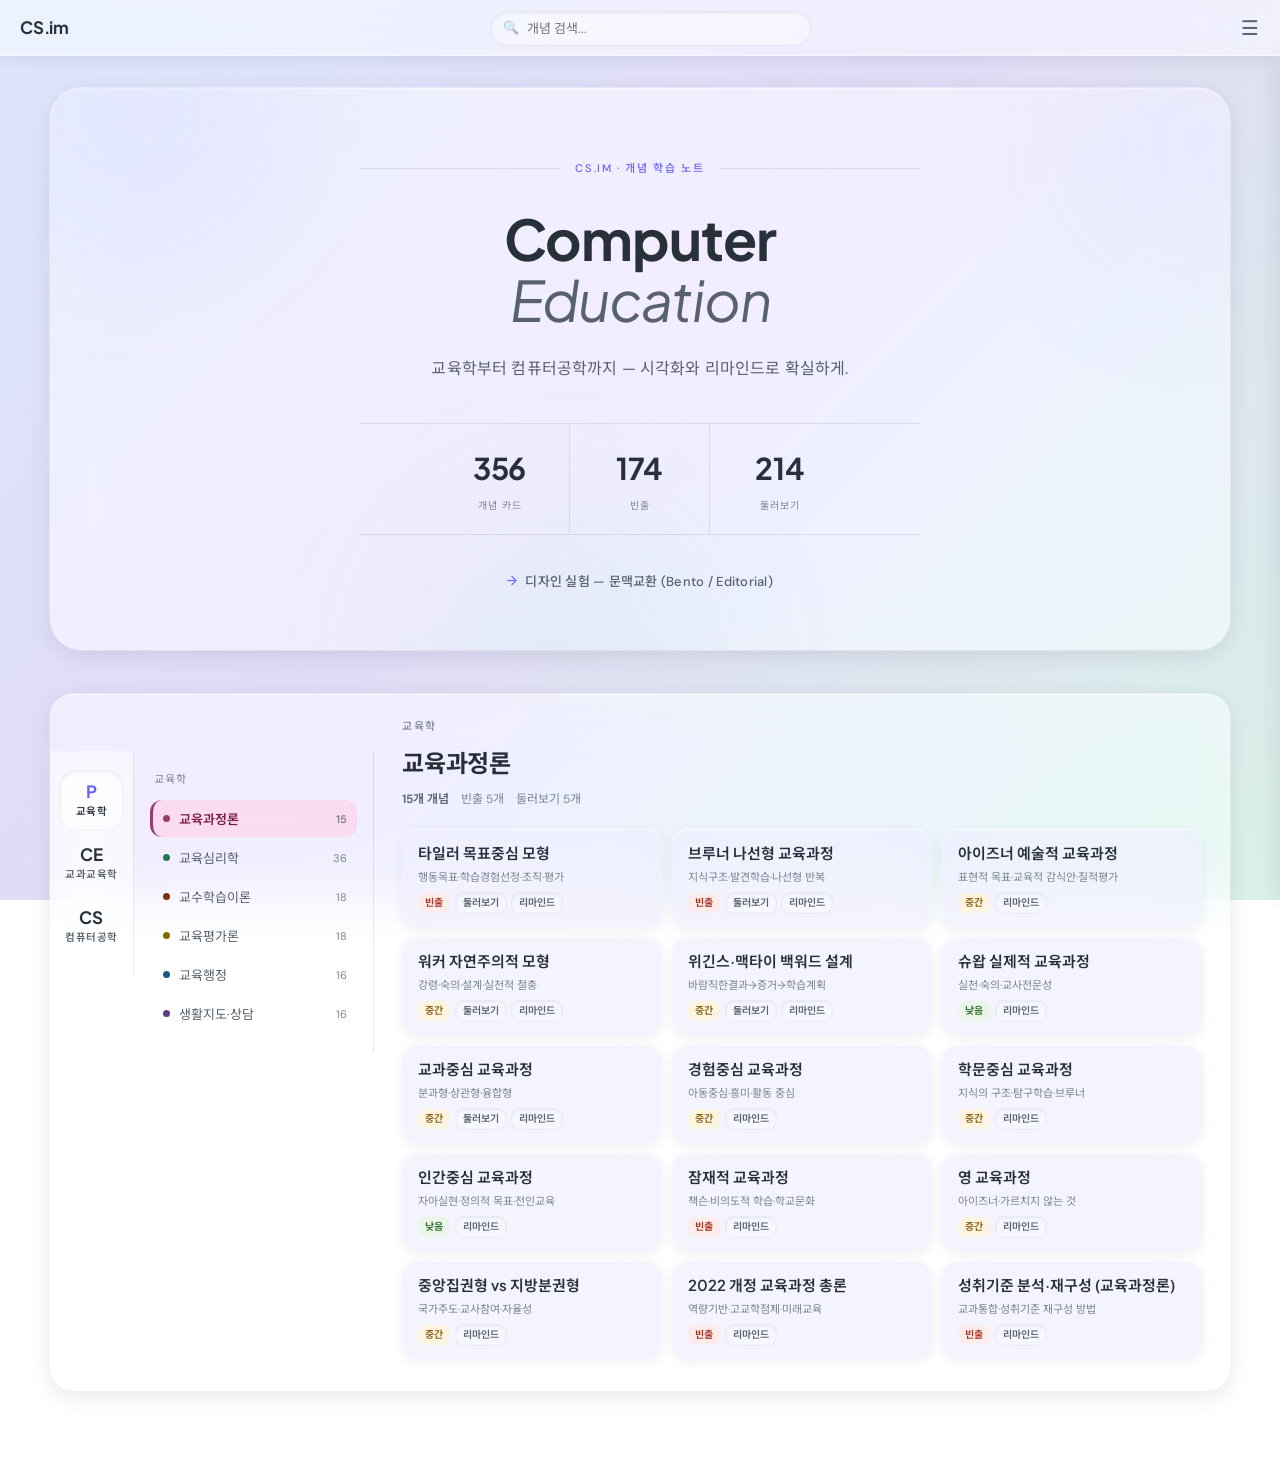
==== commit 5416b495: "개념 카드 그리드에 마우스 3D 틸트 + 컬러 스포트라이트 + 시머 추가 kokonutui SpotlightCards 레퍼런스에서 가져온 인터랙션을 바닐라 CSS/JS로 재현해 홈" ====
--- a/index.html
+++ b/index.html
@@ -259,7 +259,7 @@
     </div>
     <div class="card-grid">
       ${concepts.map(c => `
-        <div class="concept-card" style="border-left-color:${s.color.mid};"
+        <div class="concept-card"
           onclick="navigate({subject:'${openSubject}',chapter:'${encodeURIComponent(c.chapter)}',concept:'${encodeURIComponent(c.name)}'})">
           <div class="concept-card-name">${c.name}</div>
           <div class="concept-card-keywords">${c.keywords}</div>
@@ -321,7 +321,7 @@
       </div>
       <div class="card-grid">`;
     cc.forEach(concept => {
-      html += `<div class="concept-card" style="border-left-color:${s.color.mid};"
+      html += `<div class="concept-card"
         data-freq="${concept.freq}" data-viz="${concept.viz}" data-quiz="${concept.quiz}"
         onclick="navigate({subject:'${subjectName}',chapter:'${encodeURIComponent(chapter)}',concept:'${encodeURIComponent(concept.name)}'})">
         <div class="concept-card-name">${concept.name}</div>
--- a/css/variables.css
+++ b/css/variables.css
@@ -1,8 +1,10 @@
 /* ════════════════════════════════════════════════════════════
-   CS.im — NEUMORPHISM (Soft UI) 디자인 시스템
-   Cool Grey #E0E5EC · Plus Jakarta Sans / DM Sans · Soft Violet 액센트.
-   모든 표면(배경·카드·버튼·인풋)은 동일한 #E0E5EC — 형태는 오직
-   양각(extruded)/음각(inset) 이중 그림자로만 표현한다. 보더 없음.
+   CS.im — GLASSMORPHISM (Liquid Glass) 디자인 시스템
+   고정 라벤더→페리윙클→민트 그라디언트 배경 위에, 반투명(rgba) +
+   backdrop-filter(blur)로 뒤가 비치는 유리 표면들이 뜬다. 깊이는
+   바깥 드롭섀도 + 안쪽 상단 하이라이트(sheen) + 안쪽 하단 베벨의
+   3중 box-shadow로 표현한다. 실제 border는 사용하지 않는다.
+   Plus Jakarta Sans / DM Sans · Soft Violet 액센트(전 세대와 동일).
    ════════════════════════════════════════════════════════════ */
 
 /* Plus Jakarta Sans — 디스플레이 (표제) */
@@ -22,39 +24,58 @@
   --font-body:    var(--font-sans);
 
   /* ══════════════════════════════════════════════
-     쿨 그레이 모노크롬 팔레트 — 단일 베이스 #E0E5EC
-     배경·카드·인풋이 전부 동일한 색이며, 그림자만으로
-     양각/음각을 구분한다 (하얀 카드·플랫 보더 금지).
+     고정 배경 그라디언트 — body 전용, background-attachment:fixed로
+     스크롤해도 유리 패널이 항상 같은 배경을 블러링하게 한다.
+     사진·오브 배경은 쓰지 않는다(차분한 그라디언트만).
      ══════════════════════════════════════════════ */
-  --bg-page:    #E0E5EC;  /* 뉴모피즘 베이스 그레이 */
-  --bg-white:   #E0E5EC;  /* card — 페이지와 동일 (뉴모피즘: 흰 카드 금지) */
-  --bg-surface: #E0E5EC;  /* muted/well — 인셋 그림자로만 구분 */
+  --bg-gradient: linear-gradient(135deg, #DCE6FB 0%, #E1DBF6 45%, #DAF1E8 100%);
 
-  --text-primary:   #3D4852;  /* foreground — 대비 7.5:1 (AAA) */
-  --text-secondary: #6B7280;  /* muted-foreground — 대비 4.6:1 (AA) */
-  --text-tertiary:  #7B8794;  /* 캡션용 — 본문에는 사용하지 않음 */
+  /* ══════════════════════════════════════════════
+     반투명 유리 표면 3단계 — 불투명도 자체가 위계를 표현한다.
+     bg-page(가장 투명, 크롬) < bg-surface(웰/음각) < bg-white(카드).
+     항상 --glass-blur와 함께 사용한다(둘 중 하나만 쓰지 않는다).
+     블러/채도를 충분히 강하게 잡고 배경 그라디언트도 어느 정도 채도가
+     있어야 "뒤가 실제로 비쳐 흐려진다"는 유리 신호가 눈에 보인다 —
+     불투명도만으로 만든 카드는 그림자가 아무리 화려해도 그냥 살짝
+     떠 있는 플라스틱 버튼처럼 보인다.
+     ══════════════════════════════════════════════ */
+  --glass-blur: blur(26px) saturate(180%);
 
-  /* 액센트 = 소프트 바이올렛 (#E0E5EC 베이스에 맞춰 파생) */
+  --bg-page:    rgba(255,255,255,0.38);  /* 크롬 — 탑바·사이드바·스티키 바 */
+  --bg-white:   rgba(255,255,255,0.52);  /* 카드 — 가장 또렷한 "떠 있는" 유리 */
+  --bg-surface: rgba(255,255,255,0.30);  /* 웰/음각 — 더 비치는 "눌려 들어간" 유리 */
+  /* 오버레이 — 검색 드롭다운 등 임의 콘텐츠 위에 뜨는 팝오버 전용.
+     아래에 무엇이 있든 목록 텍스트 가독성을 보장해야 하므로 카드보다
+     훨씬 더 불투명하게 잡는다(그래도 완전 불투명은 아님 — 여전히 유리). */
+  --bg-overlay: rgba(255,255,255,0.88);
+
+  --text-primary:   #28303A;  /* foreground — 밝고 투명한 표면 위에서도 대비 확보 */
+  --text-secondary: #57626D;  /* muted-foreground */
+  --text-tertiary:  #7A8590;  /* 캡션용 — 본문에는 사용하지 않음 */
+
+  /* 액센트 = 소프트 바이올렛 (뉴모피즘 세대와 동일 값 유지) */
   --primary:            #6C63FF;  /* 액센트 — 버튼·링크·포커스링 */
   --secondary:          #8B84FF;  /* 액센트 라이트 — hover/그라디언트 */
   --accent:             #6C63FF;
   --accent-secondary:   #38B2AC;  /* 성공/체크 표시용 틸 */
   --accent-foreground:  #FFFFFF;
-  --muted:              #E0E5EC;  /* 뮤트 표면 — 페이지와 동일, 인셋으로 구분 */
+  --muted:              var(--bg-surface);  /* 뮤트 표면 — 웰과 동일한 유리톤 */
   --error:              #E5484D;
 
-  /* 카드/버튼/인풋 자체의 외곽선은 사용하지 않음(뉴모피즘 원칙).
-     아래 두 토큰은 표·탭 밑줄 등 "내용 구분용 가는 선"에만 한정해서 쓰는
-     그림자 톤 헤어라인이며, 절대 불투명 회색 보더로 되돌리지 않는다. */
-  --border-light: rgba(163,177,198,0.30);
-  --border-mid:   rgba(163,177,198,0.5);
+  /* 유리 패널 자체의 실제 외곽선(border)은 쓰지 않는다 — 가장자리는
+     --shadow-extruded*의 인셋 상단 하이라이트(sheen)로 표현한다.
+     아래 두 토큰은 표·탭 밑줄 등 "패널 내부 콘텐츠 구분용 가는 선"에만
+     한정해서 쓰는 반투명 다크 헤어라인이며, 절대 불투명 회색 보더로
+     되돌리지 않는다. */
+  --border-light: rgba(43,52,64,0.10);
+  --border-mid:   rgba(43,52,64,0.20);
 
-  /* ── 빈출도 배지 (badge-high/mid/low) — 시맨틱 색상, 그레이 베이스와 무관하게 유지 ── */
+  /* ── 빈출도 배지 (badge-high/mid/low) — 시맨틱 색상, 유리 베이스와 무관하게 유지 ── */
   --badge-high-bg:   #FDECEA; --badge-high-text: #A83222;
   --badge-mid-bg:    #FBF4E0; --badge-mid-text:  #8A6010;
   --badge-low-bg:    #EBF5EA; --badge-low-text:  #2E6A28;
 
-  /* ── 반경 — 뉴모피즘: 12~32px, 훨씬 부드럽고 큰 코너 ── */
+  /* ── 반경 — 뉴모피즘과 동일하게 유지: 재질만 바뀌고 레이아웃은 그대로 ── */
   --radius-sm: 12px;
   --radius-md: 16px;
   --radius-lg: 24px;
@@ -64,43 +85,69 @@
   --topbar-height: 56px;
 
   /* ══════════════════════════════════════════════
-     뉴모픽 이중 그림자 — The Physics
-     라이트(백색 반투명, 좌상단) + 다크(rgb(163,177,198), 우하단)
+     유리 그림자 — The Physics
+     실제 유리(Apple 스타일 liquid glass)는 그림자보다 투명도·블러·얇은
+     림 라이트로 깊이를 낸다 — 그림자를 진하게 쌓을수록 오히려 "살짝
+     떠 있는 플라스틱 버튼"처럼 보인다(이전 라운드의 실수). 그래서 바깥
+     드롭섀도는 아주 옅게만 쓰고, 안쪽 하단 베벨(어두운 두께감)은
+     제거했다 — 유리 가장자리는 오직 안쪽 상단 하이라이트(sheen) +
+     "0 0 0 1px" 크리스프 림(실제 border 속성은 쓰지 않고 box-shadow의
+     0-blur 스프레드로 표현)만으로 정의한다. 음각(inset) 계열은 바깥
+     드롭섀도가 없다 — 눌려 들어간 표면은 빛을 바깥으로 드리우지 않는다.
      ══════════════════════════════════════════════ */
-  --shadow-extruded-sm:    5px 5px 10px rgba(163,177,198,0.6), -5px -5px 10px rgba(255,255,255,0.5);
-  --shadow-extruded:       9px 9px 16px rgba(163,177,198,0.6), -9px -9px 16px rgba(255,255,255,0.5);
-  --shadow-extruded-hover: 12px 12px 20px rgba(163,177,198,0.7), -12px -12px 20px rgba(255,255,255,0.6);
+  --shadow-extruded-sm:
+    0 3px 12px rgba(35,42,64,0.07),
+    inset 0 1px 0 rgba(255,255,255,0.5),
+    0 0 0 1px rgba(255,255,255,0.4);
+  --shadow-extruded:
+    0 6px 22px rgba(35,42,64,0.10),
+    inset 0 1px 0 rgba(255,255,255,0.55),
+    0 0 0 1px rgba(255,255,255,0.45);
+  --shadow-extruded-hover:
+    0 12px 32px rgba(35,42,64,0.14),
+    inset 0 1px 0 rgba(255,255,255,0.7),
+    0 0 0 1px rgba(255,255,255,0.55);
 
-  --shadow-inset-sm:   inset 3px 3px 6px rgba(163,177,198,0.6), inset -3px -3px 6px rgba(255,255,255,0.5);
-  --shadow-inset:      inset 6px 6px 10px rgba(163,177,198,0.6), inset -6px -6px 10px rgba(255,255,255,0.5);
-  --shadow-inset-deep: inset 10px 10px 20px rgba(163,177,198,0.7), inset -10px -10px 20px rgba(255,255,255,0.6);
+  --shadow-inset-sm:
+    inset 0 1px 3px rgba(35,42,64,0.08),
+    0 0 0 1px rgba(35,42,64,0.04);
+  --shadow-inset:
+    inset 0 2px 6px rgba(35,42,64,0.10),
+    0 0 0 1px rgba(35,42,64,0.05);
+  --shadow-inset-deep:
+    inset 0 3px 9px rgba(35,42,64,0.13),
+    0 0 0 1px rgba(35,42,64,0.06);
 
   /* 기존 --shadow-sm/md/lg 참조 지점(컴포넌트 CSS 전역)이 자동으로
-     뉴모픽 그림자를 쓰도록 별칭 매핑 — 컴포넌트 파일을 건드리지 않아도
-     카드 전반이 양각으로 바뀐다. */
+     유리 그림자를 쓰도록 별칭 매핑 — 컴포넌트 파일을 건드리지 않아도
+     카드 전반이 유리 물리로 바뀐다. */
   --shadow-sm: var(--shadow-extruded-sm);
   --shadow-md: var(--shadow-extruded);
   --shadow-lg: var(--shadow-extruded-hover);
+
+  /* ── 젤리 워블 클릭 애니메이션 타이밍 ── */
+  --wobble-duration: 900ms;
+  --wobble-easing:   cubic-bezier(.25,.46,.45,.94);
 
   /* ── 히어로 앰비언트 글로우 — 바이올렛/틸 톤, 아주 옅게 ── */
   --hero-glow-1: var(--primary);
   --hero-glow-2: var(--secondary);
   --hero-glow-3: var(--accent-secondary);
-  --hero-glow-opacity: .05;
+  --hero-glow-opacity: .08;
   --hero-card-shadow: var(--shadow-extruded);
   --hero-card-shadow-hover: var(--shadow-extruded-hover);
 
   /* ══════════════════════════════════════════════
-     6색 팔레트 — 과목 구분용 (뉴모피즘 전환 대상 아님)
-     지정된 스프레드시트 값 그대로 사용 — 개념별 포인트 색상은
-     기존에 등록된 대로 유지한다.
+     6색 팔레트 — 과목 구분용. -bg만 반투명 유리톤(rgba, α=0.55)으로
+     변환했다. -mid/-text는 텍스트·아이콘 가독성을 위해 스프레드시트
+     원본 HEX 값 그대로(불투명) 유지 — "배경만 유리, 글자는 또렷하게".
      ══════════════════════════════════════════════ */
-  --c-pink-bg:    #FFC9E3; --c-pink-text:   #7A1F4D; --c-pink-mid:   #993D6B;
-  --c-coral-bg:   #FFD5B8; --c-coral-text:  #803300; --c-coral-mid:  #803300;
-  --c-yellow-bg:  #FFF3B8; --c-yellow-text: #5C4D00; --c-yellow-mid: #806A00;
-  --c-mint-bg:    #B8FFE0; --c-mint-text:   #0A4D33; --c-mint-mid:   #1F7A52;
-  --c-blue-bg:    #AEE2FF; --c-blue-text:   #0A3C5C; --c-blue-mid:   #1E5A80;
-  --c-lilac-bg:   #E1C5FF; --c-lilac-text:  #3D1F6B; --c-lilac-mid:  #5C3D8C;
+  --c-pink-bg:    rgba(255,201,227,0.55); --c-pink-text:   #7A1F4D; --c-pink-mid:   #993D6B;
+  --c-coral-bg:   rgba(255,213,184,0.55); --c-coral-text:  #803300; --c-coral-mid:  #803300;
+  --c-yellow-bg:  rgba(255,243,184,0.55); --c-yellow-text: #5C4D00; --c-yellow-mid: #806A00;
+  --c-mint-bg:    rgba(184,255,224,0.55); --c-mint-text:   #0A4D33; --c-mint-mid:   #1F7A52;
+  --c-blue-bg:    rgba(174,226,255,0.55); --c-blue-text:   #0A3C5C; --c-blue-mid:   #1E5A80;
+  --c-lilac-bg:   rgba(225,197,255,0.55); --c-lilac-text:  #3D1F6B; --c-lilac-mid:  #5C3D8C;
 
   /* 스프레드시트의 추가 중립 톤 2종 — 과거 액센트 원재료(참고용, 미사용 가능) */
   --c-chrome-silver-bg:   #E8E8EC; --c-chrome-silver-text: #3A3A40; --c-chrome-silver-mid: #5C5C66;
--- a/css/components.css
+++ b/css/components.css
@@ -3,13 +3,38 @@
 html { font-size: 15px; }
 body {
   font-family: var(--font-body, var(--font-main));
-  background: var(--bg-page);
+  background: var(--bg-gradient);
+  background-attachment: fixed;
   color: var(--text-primary);
   line-height: 1.6;
   min-height: 100vh;
 }
 
 a { color: inherit; text-decoration: none; }
+
+/* ════════════════════════════════════════════════
+   젤리 워블 — 클릭 가능한 유리 요소를 탭하면 재생되는
+   ~900ms 감쇠 탄성 바운스. js/ui.js의 CS.wobble()이
+   위임 클릭 핸들러로 .cs-wobble 클래스를 자동으로 붙였다 뗀다.
+════════════════════════════════════════════════ */
+@keyframes csWobble {
+  0%   { transform: scale(1)     rotate(0deg); }
+  10%  { transform: scale(1.06)  rotate(-1.5deg); }
+  20%  { transform: scale(0.97)  rotate(1.2deg); }
+  32%  { transform: scale(1.035) rotate(-0.8deg); }
+  45%  { transform: scale(0.985) rotate(0.5deg); }
+  58%  { transform: scale(1.015) rotate(-0.3deg); }
+  72%  { transform: scale(0.995) rotate(0.15deg); }
+  86%  { transform: scale(1.005) rotate(-0.05deg); }
+  100% { transform: scale(1)     rotate(0deg); }
+}
+.cs-wobble {
+  animation: csWobble var(--wobble-duration) var(--wobble-easing);
+  transform-origin: center center;
+}
+@media (prefers-reduced-motion: reduce) {
+  .cs-wobble { animation: none; }
+}
 
 /* ════════════════════════════════════════════════
    레이아웃 — topbar 고정 + sidebar/main flex 배치
@@ -31,7 +56,9 @@
   gap: 12px;
   padding: 0 12px 0 20px;
   background: var(--bg-white);
-  box-shadow: 0 6px 18px rgba(163,177,198,0.35);
+  backdrop-filter: var(--glass-blur);
+  -webkit-backdrop-filter: var(--glass-blur);
+  box-shadow: 0 4px 14px rgba(35,42,64,0.08), inset 0 -1px 0 rgba(255,255,255,0.5);
 }
 
 /* 탑바 아래 콘텐츠 행 — 사이드바는 더 이상 레이아웃을 나눠 갖지 않고
@@ -63,7 +90,9 @@
   width: var(--sidebar-width);
   z-index: 300;
   background: var(--bg-white);
-  box-shadow: -10px 0 30px rgba(163,177,198,0.35);
+  backdrop-filter: var(--glass-blur);
+  -webkit-backdrop-filter: var(--glass-blur);
+  box-shadow: -6px 0 20px rgba(35,42,64,0.08), inset 1px 0 0 rgba(255,255,255,0.5);
   overflow-y: auto;
   overflow-x: hidden;
   padding: 14px 0 40px;
@@ -143,6 +172,8 @@
   border: none;
   border-radius: 20px;
   background: var(--bg-surface);
+  backdrop-filter: var(--glass-blur);
+  -webkit-backdrop-filter: var(--glass-blur);
   box-shadow: var(--shadow-inset-sm);
   font-size: 13px;
   color: var(--text-primary);
@@ -152,6 +183,8 @@
 }
 .topbar-search input:focus {
   background: var(--bg-white);
+  backdrop-filter: var(--glass-blur);
+  -webkit-backdrop-filter: var(--glass-blur);
   box-shadow: var(--shadow-inset);
   outline: 2px solid var(--primary);
   outline-offset: 2px;
@@ -182,14 +215,17 @@
 #searchWrap.is-typing .search-icon-typing  { opacity: 1; transform: translateY(0); }
 
 /* ── 검색 드롭다운 — 포커스 시 펼쳐지는 액션 목록 ──
-   뉴모피즘 규칙 준수: bg-white(=페이지와 동일 색) + 이중 그림자로만 형태 표현,
-   보더 없음, rounded-md(16px), 등장은 높이 확장 + 페이드 + 아이템 스태거. */
+   글래스모피즘 규칙 준수: bg-white(반투명) + backdrop-filter 블러 +
+   3중 유리 그림자로 형태 표현, 실제 보더 없음, rounded-md(16px),
+   등장은 높이 확장 + 페이드 + 아이템 스태거. */
 .search-dropdown {
   position: absolute;
   top: calc(100% + 8px);
   left: 0;
   right: 0;
-  background: var(--bg-white);
+  background: var(--bg-overlay);
+  backdrop-filter: var(--glass-blur);
+  -webkit-backdrop-filter: var(--glass-blur);
   border-radius: var(--radius-md);
   box-shadow: var(--shadow-extruded);
   overflow: hidden;
@@ -418,6 +454,8 @@
   border-radius: var(--radius-sm);
   border: none;
   background: var(--bg-surface);
+  backdrop-filter: var(--glass-blur);
+  -webkit-backdrop-filter: var(--glass-blur);
   box-shadow: var(--shadow-extruded-sm);
   word-break: keep-all;
   transition: box-shadow .2s ease-out, color .12s, transform .2s ease-out;
@@ -430,6 +468,8 @@
 .sb-subject-chip.active {
   font-weight: 600;
   background: var(--subject-bg, var(--bg-surface));
+  backdrop-filter: var(--glass-blur);
+  -webkit-backdrop-filter: var(--glass-blur);
   color: var(--subject-text, var(--text-primary));
   box-shadow: var(--shadow-inset-sm);
   transform: none;
@@ -478,6 +518,8 @@
   border-radius: var(--radius-sm);
   border: none;
   background: var(--bg-white);
+  backdrop-filter: var(--glass-blur);
+  -webkit-backdrop-filter: var(--glass-blur);
   box-shadow: var(--shadow-extruded-sm);
   font-size: 12px;
   color: var(--text-secondary);
@@ -505,6 +547,8 @@
   font-weight: 700;
   color: var(--subject-text, var(--text-primary));
   background: var(--subject-bg, var(--bg-surface));
+  backdrop-filter: var(--glass-blur);
+  -webkit-backdrop-filter: var(--glass-blur);
   display: inline-block;
   padding: 3px 12px;
   border-radius: var(--radius-sm);
@@ -520,21 +564,76 @@
 }
 .concept-card {
   background: var(--bg-white);
+  background: color-mix(in srgb, var(--subject-mid, var(--primary)) 7%, var(--bg-white));
+  backdrop-filter: var(--glass-blur);
+  -webkit-backdrop-filter: var(--glass-blur);
   border: none;
   border-radius: var(--radius-md);
   padding: 14px 16px;
   cursor: pointer;
   box-shadow: var(--shadow-extruded-sm);
-  transition: box-shadow .25s ease-out, transform .25s ease-out, border-left-color .2s;
-  border-left: 3px solid var(--subject-mid, var(--border-mid));
+  transition: box-shadow .25s ease-out, transform .12s ease-out, background .25s ease-out, opacity .2s ease-out;
   display: flex;
   flex-direction: column;
   gap: 6px;
+  position: relative;
+  overflow: hidden;
+  /* --tilt-x/--tilt-y/--mx/--my는 js/ui.js의 마우스 위임 리스너가 실시간으로
+     갱신한다(카드가 다시 렌더링돼도 다시 초기화할 필요 없음). --card-scale은
+     이 카드가 속한 .card-grid의 다른 카드가 호버 중일 때만 축소된다. */
+  transform:
+    perspective(900px)
+    rotateX(var(--tilt-x, 0deg))
+    rotateY(var(--tilt-y, 0deg))
+    scale(var(--card-scale, 1))
+    translateY(var(--card-lift, 0px));
 }
 .concept-card:hover {
+  background: color-mix(in srgb, var(--subject-mid, var(--primary)) 13%, var(--bg-white));
   box-shadow: var(--shadow-extruded-hover);
-  border-left-color: var(--subject-accent, var(--text-secondary));
-  transform: translateY(-2px);
+  --card-lift: -2px;
+}
+/* 형제 카드 흐려짐 — 같은 그리드의 다른 카드를 호버하면 이 카드는 옅어지고
+   살짝 줄어든다. 호버 중인 카드 자신은 제외된다. */
+.card-grid.has-hover .concept-card:not(.is-hovered) {
+  opacity: .55;
+  --card-scale: .98;
+}
+/* 컬러 스포트라이트 — 커서 위치를 따라가는 과목색 라디얼 글로우 */
+.concept-card::before {
+  content: '';
+  position: absolute;
+  inset: 0;
+  border-radius: inherit;
+  opacity: 0;
+  pointer-events: none;
+  transition: opacity .25s ease-out;
+  background: radial-gradient(circle at var(--mx, 50%) var(--my, 50%),
+    color-mix(in srgb, var(--subject-accent, var(--primary)) 25%, transparent), transparent 65%);
+}
+.concept-card.is-hovered::before { opacity: 1; }
+/* 시머 스윕 — 호버 시 빛이 대각선으로 한 번 스치고 지나감 */
+.concept-card::after {
+  content: '';
+  position: absolute;
+  inset: 0 auto 0 0;
+  width: 55%;
+  pointer-events: none;
+  transform: translateX(-160%) skewX(-12deg);
+  transition: transform .7s ease-out;
+  background: linear-gradient(to right, transparent, rgba(255,255,255,.45), transparent);
+}
+.concept-card.is-hovered::after { transform: translateX(280%) skewX(-12deg); }
+/* 글로우/시머는 z-index:0으로 뒤에 깔고, 텍스트 콘텐츠는 z-index:1로
+   그 위에서 항상 또렷하게 읽히도록 명시적으로 쌓는다. */
+.concept-card::before, .concept-card::after { z-index: 0; }
+.concept-card-name, .concept-card-keywords, .concept-card-footer {
+  position: relative;
+  z-index: 1;
+}
+@media (prefers-reduced-motion: reduce) {
+  .concept-card { transition: box-shadow .25s ease-out, background .25s ease-out; }
+  .concept-card::after { transition: none; }
 }
 .concept-card-name {
   font-family: var(--font-heading, var(--font-main));
@@ -567,8 +666,8 @@
 .badge-high  { background: var(--badge-high-bg); color: var(--badge-high-text); }
 .badge-mid   { background: var(--badge-mid-bg);  color: var(--badge-mid-text); }
 .badge-low   { background: var(--badge-low-bg);  color: var(--badge-low-text); }
-.badge-viz   { background: var(--subject-bg, #eee); color: var(--subject-text, #333); }
-.badge-quiz  { background: var(--bg-surface); color: var(--text-secondary); box-shadow: var(--shadow-inset-sm); }
+.badge-viz   { background: var(--subject-bg, #eee); backdrop-filter: var(--glass-blur); -webkit-backdrop-filter: var(--glass-blur); color: var(--subject-text, #333); }
+.badge-quiz  { background: var(--bg-surface); backdrop-filter: var(--glass-blur); -webkit-backdrop-filter: var(--glass-blur); color: var(--text-secondary); box-shadow: var(--shadow-inset-sm); }
 
 /* ── 개념 상세 페이지 ── */
 .concept-detail {
@@ -581,6 +680,8 @@
 .detail-header {
   padding: 20px 24px;
   background: var(--subject-bg, var(--bg-surface));
+  backdrop-filter: var(--glass-blur);
+  -webkit-backdrop-filter: var(--glass-blur);
   border-radius: var(--radius-lg);
   box-shadow: var(--shadow-inset);
   margin-bottom: 24px;
@@ -630,6 +731,8 @@
 
 .detail-section {
   background: var(--bg-white);
+  backdrop-filter: var(--glass-blur);
+  -webkit-backdrop-filter: var(--glass-blur);
   border: none;
   border-radius: var(--radius-md);
   padding: 20px 24px;
@@ -656,6 +759,8 @@
 
 .content-placeholder {
   background: var(--bg-surface);
+  backdrop-filter: var(--glass-blur);
+  -webkit-backdrop-filter: var(--glass-blur);
   border-radius: var(--radius-sm);
   padding: 32px;
   text-align: center;
@@ -664,15 +769,22 @@
   box-shadow: var(--shadow-inset-sm);
 }
 
-/* ── 홈 히어로 (Neumorphism — 양각 카드) ── */
+/* ── 홈 히어로 (Glassmorphism — 반투명 유리 카드) ── */
 .home-hero {
   position: relative;
   overflow: hidden;
   isolation: isolate;
+  /* .roadmap과 동일한 1180px로 맞춰, 홈 화면 안에서 히어로 카드와
+     아래 로드맵 카드의 좌우 폭이 어긋나지 않게 한다. */
+  max-width: 1180px;
+  margin-left: auto;
+  margin-right: auto;
   margin-bottom: 44px;
   border-radius: var(--radius-xl);
   border: none;
   background: var(--bg-white);
+  backdrop-filter: var(--glass-blur);
+  -webkit-backdrop-filter: var(--glass-blur);
   box-shadow: var(--hero-card-shadow);
   text-align: center;
 }
@@ -853,6 +965,8 @@
   border: none;
   border-radius: var(--radius-lg);
   background: var(--bg-white);
+  backdrop-filter: var(--glass-blur);
+  -webkit-backdrop-filter: var(--glass-blur);
   box-shadow: var(--shadow-extruded);
   overflow: hidden;
   min-height: 480px;
@@ -867,6 +981,8 @@
   padding: 20px 10px;
   border-right: 1px solid var(--border-light);
   background: var(--bg-surface);
+  backdrop-filter: var(--glass-blur);
+  -webkit-backdrop-filter: var(--glass-blur);
   position: sticky;
   top: calc(var(--topbar-height) + 1px);
   align-self: flex-start;
@@ -887,6 +1003,8 @@
 .rail-item:hover { box-shadow: var(--shadow-extruded-sm); }
 .rail-item.active {
   background: var(--bg-white);
+  backdrop-filter: var(--glass-blur);
+  -webkit-backdrop-filter: var(--glass-blur);
   box-shadow: var(--shadow-inset-sm);
 }
 /* 이모지 아이콘 대신, 대분류명 앞 두 글자를 표제 서체(Plus Jakarta Sans)로
@@ -958,6 +1076,8 @@
 .rs-item.active {
   font-weight: 600;
   background: var(--subject-bg, var(--bg-surface));
+  backdrop-filter: var(--glass-blur);
+  -webkit-backdrop-filter: var(--glass-blur);
   color: var(--subject-text, var(--text-primary));
   border-left-color: var(--subject-accent, var(--text-secondary));
 }
@@ -1026,6 +1146,8 @@
 /* ── 퀴즈 ── */
 .quiz-card {
   background: var(--bg-white);
+  backdrop-filter: var(--glass-blur);
+  -webkit-backdrop-filter: var(--glass-blur);
   border: none;
   border-radius: var(--radius-md);
   padding: 20px 24px;
@@ -1045,12 +1167,14 @@
   border-radius: var(--radius-sm);
   border: none;
   background: var(--bg-white);
+  backdrop-filter: var(--glass-blur);
+  -webkit-backdrop-filter: var(--glass-blur);
   box-shadow: var(--shadow-extruded-sm);
   font-size: 13px;
   cursor: pointer;
   transition: box-shadow .2s ease-out, background .12s, transform .2s ease-out;
 }
-.quiz-option:hover { box-shadow: var(--shadow-extruded-hover); background: var(--subject-bg, var(--bg-surface)); transform: translateY(-1px); }
+.quiz-option:hover { box-shadow: var(--shadow-extruded-hover); background: var(--subject-bg, var(--bg-surface)); backdrop-filter: var(--glass-blur); -webkit-backdrop-filter: var(--glass-blur); transform: translateY(-1px); }
 .quiz-option.correct { background: #EBF5EA; box-shadow: var(--shadow-inset-sm); color: #1E5A3C; }
 .quiz-option.wrong   { background: #FDECEA; box-shadow: var(--shadow-inset-sm); color: #6E2010; }
 
@@ -1077,6 +1201,8 @@
 /* ── 개요 박스 ── */
 .cs-intro-box {
   background: var(--subject-bg, var(--bg-surface));
+  backdrop-filter: var(--glass-blur);
+  -webkit-backdrop-filter: var(--glass-blur);
   border-radius: var(--radius-md);
   box-shadow: var(--shadow-inset-sm);
   padding: 14px 18px;
@@ -1109,6 +1235,8 @@
   align-items: flex-start;
   padding: 10px 14px;
   background: var(--bg-surface);
+  backdrop-filter: var(--glass-blur);
+  -webkit-backdrop-filter: var(--glass-blur);
   border-radius: var(--radius-sm);
   box-shadow: var(--shadow-inset-sm);
   font-family: var(--font-body, var(--font-main));
@@ -1121,6 +1249,8 @@
 .cs-essay-group {
   padding: 10px 14px;
   background: var(--bg-surface);
+  backdrop-filter: var(--glass-blur);
+  -webkit-backdrop-filter: var(--glass-blur);
   border-radius: var(--radius-sm);
   box-shadow: var(--shadow-inset-sm);
   line-height: 1.8;
@@ -1149,10 +1279,11 @@
 /* ── 체크 포인트 카드 ── */
 .cs-check-card {
   background: var(--bg-surface);
+  backdrop-filter: var(--glass-blur);
+  -webkit-backdrop-filter: var(--glass-blur);
   border-radius: var(--radius-sm);
   box-shadow: var(--shadow-inset-sm);
   padding: 10px 14px;
-  border-left: 3px solid;
   font-size: 12px;
   line-height: 1.75;
   font-family: var(--font-body, var(--font-main));
@@ -1168,14 +1299,17 @@
   margin-right: 8px;
   letter-spacing: .02em;
 }
-.cs-check-danger  { border-left-color: #D05840; }
-.cs-check-success { border-left-color: #2D8A6A; }
+/* 왼쪽 색상 바 대신, 유리 표면 자체에 시맨틱 색을 아주 옅게(14%) 섞는다 */
+.cs-check-danger  { background: color-mix(in srgb, #D05840 14%, var(--bg-surface)); }
+.cs-check-success { background: color-mix(in srgb, #2D8A6A 14%, var(--bg-surface)); }
 .cs-check-danger  .cs-check-label { background: #D05840; }
 .cs-check-success .cs-check-label { background: #2D8A6A; }
 
 /* ── 기출 포인트 아이템 ── */
 .cs-exam-item {
   background: var(--bg-surface);
+  backdrop-filter: var(--glass-blur);
+  -webkit-backdrop-filter: var(--glass-blur);
   border-radius: var(--radius-sm);
   box-shadow: var(--shadow-inset-sm);
   padding: 10px 14px;
@@ -1184,8 +1318,9 @@
   font-family: var(--font-body, var(--font-main));
 }
 .cs-exam-item + .cs-exam-item { margin-top: 6px; }
-.cs-exam-item-freq   { border-left: 2px solid #D05840; }
-.cs-exam-item-normal { border-left: 2px solid #C8A830; }
+/* 왼쪽 색상 바 대신, 유리 표면 자체에 빈출도 색을 아주 옅게(12%) 섞는다 */
+.cs-exam-item-freq   { background: color-mix(in srgb, #D05840 12%, var(--bg-surface)); }
+.cs-exam-item-normal { background: color-mix(in srgb, #C8A830 12%, var(--bg-surface)); }
 .cs-exam-tag {
   display: inline-block;
   font-size: 10px;
@@ -1194,12 +1329,16 @@
   border-radius: 4px;
   margin-right: 6px;
   background: var(--subject-bg, var(--bg-surface));
+  backdrop-filter: var(--glass-blur);
+  -webkit-backdrop-filter: var(--glass-blur);
   color: var(--subject-accent, var(--text-secondary));
 }
 
 /* ── 기출 연도 현황 박스 ── */
 .cs-history-box {
   background: var(--subject-bg, var(--bg-surface));
+  backdrop-filter: var(--glass-blur);
+  -webkit-backdrop-filter: var(--glass-blur);
   border-radius: var(--radius-md);
   box-shadow: var(--shadow-inset-sm);
   padding: 13px 16px;
@@ -1218,6 +1357,8 @@
 /* ── 비교 섹션 카드 ── */
 .cs-compare-card {
   background: var(--bg-surface);
+  backdrop-filter: var(--glass-blur);
+  -webkit-backdrop-filter: var(--glass-blur);
   border-radius: var(--radius-md);
   box-shadow: var(--shadow-inset-sm);
   padding: 12px 14px;
@@ -1261,6 +1402,8 @@
   font-size: 11px;
   font-weight: 700;
   background: var(--subject-bg, var(--bg-surface));
+  backdrop-filter: var(--glass-blur);
+  -webkit-backdrop-filter: var(--glass-blur);
   color: var(--subject-accent, var(--text-secondary));
   border-bottom: 2px solid var(--subject-mid, var(--border-mid));
 }
@@ -1270,7 +1413,7 @@
   vertical-align: top;
   line-height: 1.65;
 }
-.cs-table tr:hover td { background: rgba(163,177,198,0.14); }
+.cs-table tr:hover td { background: rgba(108,99,255,0.08); }
 .cs-table td.cs-td-key {
   font-weight: 600;
   color: var(--text-primary);
@@ -1284,6 +1427,8 @@
 /* ── 퀴즈 카드 ── */
 .cs-quiz-card {
   background: var(--bg-white);
+  backdrop-filter: var(--glass-blur);
+  -webkit-backdrop-filter: var(--glass-blur);
   border: none;
   border-radius: var(--radius-md);
   padding: 16px;
@@ -1316,6 +1461,8 @@
   border-radius: var(--radius-sm);
   border: none;
   background: var(--bg-white);
+  backdrop-filter: var(--glass-blur);
+  -webkit-backdrop-filter: var(--glass-blur);
   box-shadow: var(--shadow-extruded-sm);
   color: var(--text-primary);
   cursor: pointer;
@@ -1356,10 +1503,14 @@
 }
 .cs-quiz-btn.state-selected {
   background: var(--bg-surface);
+  backdrop-filter: var(--glass-blur);
+  -webkit-backdrop-filter: var(--glass-blur);
   box-shadow: var(--shadow-inset-sm);
 }
 .cs-quiz-btn.state-revealed {
   background: var(--subject-bg, var(--bg-surface));
+  backdrop-filter: var(--glass-blur);
+  -webkit-backdrop-filter: var(--glass-blur);
   box-shadow: var(--shadow-inset-sm);
   color: var(--subject-accent);
   font-weight: 700;
@@ -1368,6 +1519,8 @@
 .cs-quiz-explain {
   margin-top: 10px;
   background: var(--subject-bg, var(--bg-surface));
+  backdrop-filter: var(--glass-blur);
+  -webkit-backdrop-filter: var(--glass-blur);
   border-radius: var(--radius-sm);
   box-shadow: var(--shadow-inset-sm);
   padding: 10px 14px;
@@ -1384,6 +1537,8 @@
   padding: 9px 14px;
   border-radius: var(--radius-sm);
   background: var(--subject-bg, var(--bg-surface));
+  backdrop-filter: var(--glass-blur);
+  -webkit-backdrop-filter: var(--glass-blur);
   box-shadow: var(--shadow-inset-sm);
   border: 1.5px solid var(--subject-accent);
   font-size: 12px;
@@ -1406,6 +1561,8 @@
   border-radius: 20px;
   border: none;
   background: var(--bg-surface);
+  backdrop-filter: var(--glass-blur);
+  -webkit-backdrop-filter: var(--glass-blur);
   box-shadow: var(--shadow-extruded-sm);
   font-size: 13px;
   cursor: pointer;
@@ -1419,6 +1576,8 @@
 /* ── 시사점 카드 ── */
 .cs-insight-card {
   background: var(--bg-surface);
+  backdrop-filter: var(--glass-blur);
+  -webkit-backdrop-filter: var(--glass-blur);
   border-radius: var(--radius-md);
   box-shadow: var(--shadow-inset-sm);
   padding: 12px 14px;
@@ -1442,6 +1601,146 @@
   color: var(--text-secondary);
   line-height: 1.7;
 }
+
+/* ════════════════════════════════════════════════
+   시각화(visualizations/*.js) 공용 유리 컴포넌트
+   ────────────────────────────────────────────────
+   각 인터랙티브 시각화 스크립트(boole/bronfenbrenner/context-switch/
+   gagne/marcia/piaget 등)는 예전에 각자 #xx-wrap 안에 자기만의
+   탭·카드·뱃지 CSS를 통째로 새로 정의했다 — 거의 동일한 모양을
+   6번 복붙하면서 매번 실제 border를 쓰고 배경도 flat했다(글래스
+   아님). 이제 그 "크롬"(탭/카드/웰/뱃지/네비게이션)은 여기 한 곳에서만
+   정의하고, 각 스크립트는 클래스만 갖다 쓴다. 시각화 고유의 레이아웃
+   (동심원 SVG, 카르노맵 그리드, 3×3 매트릭스, 타임라인 스트립 등)만
+   각 파일 자체 <style> 블록에 남긴다.
+
+   색상은 하드코딩하지 않고 --viz-accent/--viz-bg/--viz-mid/--viz-text
+   4개 변수만 읽는다. 이 변수를 스크립트가 직접 설정하지 않으면 그
+   개념 페이지에 이미 설정돼 있는 --subject-accent 등으로 자동
+   폴백된다(concept.html이 #main에 매 개념마다 --subject-*를 심어준다).
+   반면 피아제의 발달단계·브론펜브레너의 생태체계처럼 "항목별로
+   다른 색"이 필요한 시각화는, 그 항목 wrapper에 인라인으로
+   --viz-accent 등을 다시 설정해 덮어쓰면 된다(피아제가 이미 이
+   패턴을 쓰고 있었다 — 그 관례를 전역 이름으로 통일한 것뿐).
+════════════════════════════════════════════════ */
+
+.viz-tabs { display: flex; gap: 6px; flex-wrap: wrap; margin-bottom: 20px; }
+.viz-tab {
+  padding: 6px 16px;
+  border-radius: 20px;
+  font-size: 12px;
+  font-weight: 600;
+  cursor: pointer;
+  border: none;
+  color: var(--text-secondary);
+  background: var(--bg-white);
+  backdrop-filter: var(--glass-blur);
+  -webkit-backdrop-filter: var(--glass-blur);
+  box-shadow: var(--shadow-extruded-sm);
+  transition: box-shadow .2s ease-out, color .12s, transform .2s ease-out;
+  font-family: var(--font-body, var(--font-main));
+}
+.viz-tab:hover { box-shadow: var(--shadow-extruded-hover); color: var(--text-primary); transform: translateY(-1px); }
+.viz-tab.on {
+  background: var(--viz-accent, var(--subject-accent, var(--primary)));
+  color: #fff;
+  box-shadow: var(--shadow-inset-sm);
+  transform: none;
+}
+
+/* 카드 — 정적 콘텐츠 박스(.viz-card)와, 눌러서 펼치는 아코디언
+   (.viz-card.clickable, 펼친 상태는 .on)을 겸한다 */
+.viz-card {
+  background: var(--bg-white);
+  backdrop-filter: var(--glass-blur);
+  -webkit-backdrop-filter: var(--glass-blur);
+  border-radius: var(--radius-md);
+  box-shadow: var(--shadow-extruded-sm);
+  padding: 16px 18px;
+  transition: box-shadow .2s ease-out, background .2s ease-out, transform .2s ease-out;
+}
+.viz-card + .viz-card { margin-top: 8px; }
+.viz-card.clickable { cursor: pointer; }
+.viz-card.clickable:hover { box-shadow: var(--shadow-extruded-hover); transform: translateY(-1px); }
+.viz-card.on {
+  background: color-mix(in srgb, var(--viz-accent, var(--subject-accent, var(--primary))) 10%, var(--bg-white));
+  box-shadow: var(--shadow-extruded-hover);
+}
+/* 항목마다 늘 자기 색이 보여야 하는 매트릭스/그리드 카드용 —
+   선택 여부와 무관하게 상시 옅은 색을 띠고, .on이 겹치면 더 진해지며
+   accent 색 링(테두리 대용 box-shadow)으로 선택 상태를 표시한다 */
+.viz-card.tinted {
+  background: color-mix(in srgb, var(--viz-accent, var(--subject-accent, var(--primary))) 14%, var(--bg-white));
+}
+.viz-card.tinted.clickable:hover { transform: translateY(-2px); }
+.viz-card.tinted.on {
+  background: color-mix(in srgb, var(--viz-accent, var(--subject-accent, var(--primary))) 24%, var(--bg-white));
+  box-shadow: var(--shadow-extruded-hover), 0 0 0 2px var(--viz-accent, var(--subject-accent, var(--primary)));
+  transform: translateY(-2px);
+}
+
+/* 웰 — 카드 안쪽에 들어가는 "눌려 들어간" 상세/설명 박스 */
+.viz-well {
+  background: var(--bg-surface);
+  backdrop-filter: var(--glass-blur);
+  -webkit-backdrop-filter: var(--glass-blur);
+  box-shadow: var(--shadow-inset-sm);
+  border-radius: var(--radius-sm);
+  padding: 12px 14px;
+}
+.viz-well.accent {
+  background: color-mix(in srgb, var(--viz-accent, var(--subject-accent, var(--primary))) 12%, var(--bg-surface));
+}
+
+.viz-badge {
+  display: inline-block;
+  font-size: 10px;
+  font-weight: 700;
+  padding: 2px 8px;
+  border-radius: 10px;
+  background: color-mix(in srgb, var(--viz-accent, var(--subject-accent, var(--primary))) 16%, var(--bg-surface));
+  color: var(--viz-accent, var(--subject-accent, var(--primary)));
+}
+
+.viz-num {
+  width: 28px;
+  height: 28px;
+  border-radius: 50%;
+  flex-shrink: 0;
+  display: flex;
+  align-items: center;
+  justify-content: center;
+  font-size: 12px;
+  font-weight: 800;
+  background: color-mix(in srgb, var(--viz-accent, var(--subject-accent, var(--primary))) 16%, var(--bg-surface));
+  color: var(--viz-accent, var(--subject-accent, var(--primary)));
+}
+.viz-num.on { background: var(--viz-accent, var(--subject-accent, var(--primary))); color: #fff; }
+
+.viz-nav-btn {
+  padding: 8px 20px;
+  border-radius: 20px;
+  border: none;
+  background: var(--bg-white);
+  backdrop-filter: var(--glass-blur);
+  -webkit-backdrop-filter: var(--glass-blur);
+  box-shadow: var(--shadow-extruded-sm);
+  font-size: 13px;
+  cursor: pointer;
+  color: var(--text-secondary);
+  font-family: inherit;
+  transition: box-shadow .2s ease-out, color .12s;
+}
+.viz-nav-btn:hover { box-shadow: var(--shadow-extruded-hover); color: var(--text-primary); }
+.viz-nav-btn:disabled { opacity: .35; cursor: default; box-shadow: var(--shadow-extruded-sm); }
+.viz-nav-btn.prim {
+  background: var(--viz-accent, var(--subject-accent, var(--primary)));
+  color: #fff;
+  box-shadow: var(--shadow-inset-sm);
+}
+
+.viz-dot { width: 8px; height: 8px; border-radius: 50%; background: var(--border-mid); transition: background .15s; }
+.viz-dot.on { background: var(--viz-accent, var(--subject-accent, var(--primary))); }
 
 /* ════════════════════════════════════════════════
    Editorial Design System
@@ -1454,6 +1753,8 @@
   top: var(--topbar-height, 56px);
   z-index: 50;
   background: var(--bg-page);
+  backdrop-filter: var(--glass-blur);
+  -webkit-backdrop-filter: var(--glass-blur);
 }
 
 /* ── Scroll Progress Bar ── */
@@ -1474,6 +1775,8 @@
 /* ── Mode Toggle ── */
 .mode-toggle-sticky {
   background: var(--bg-page);
+  backdrop-filter: var(--glass-blur);
+  -webkit-backdrop-filter: var(--glass-blur);
   padding: 10px 0;
   display: flex;
   justify-content: center;
@@ -1482,6 +1785,8 @@
   display: inline-flex;
   gap: 4px;
   background: var(--bg-white);
+  backdrop-filter: var(--glass-blur);
+  -webkit-backdrop-filter: var(--glass-blur);
   border-radius: 20px;
   padding: 4px;
   border: none;
@@ -1525,7 +1830,7 @@
   display: flex;
   align-items: center;
   justify-content: center;
-  box-shadow: 6px 6px 16px rgba(163,177,198,0.5), -3px -3px 10px rgba(255,255,255,0.35);
+  box-shadow: 0 10px 28px rgba(35,42,64,0.22), inset 0 1px 0 rgba(255,255,255,0.3);
   opacity: 0;
   pointer-events: none;
   transition: opacity .2s, transform .15s;
@@ -1565,33 +1870,48 @@
 }
 .ed-lede strong { color: var(--text-primary); font-weight: 700; }
 
-/* ── Explore Tabs ── */
-.explore-tabs { margin-bottom: 48px; }
+/* ── Explore Tabs — 그래프/시각화 영역 전체를 유리 패널로 감싸고,
+   탭 버튼은 세그먼트 컨트롤(모드 토글과 동일한 문법)로 만든다 ── */
+.explore-tabs {
+  margin-bottom: 32px;
+  padding: 20px 24px 26px;
+  background: var(--bg-white);
+  backdrop-filter: var(--glass-blur);
+  -webkit-backdrop-filter: var(--glass-blur);
+  border-radius: var(--radius-lg);
+  box-shadow: var(--shadow-extruded-sm);
+}
 .explore-tab-buttons {
   display: flex;
-  gap: 0;
-  border-bottom: 1px solid var(--border-light);
-  margin-bottom: 24px;
+  gap: 4px;
+  padding: 4px;
+  margin-bottom: 20px;
+  background: var(--bg-surface);
+  border-radius: 20px;
+  box-shadow: var(--shadow-inset-sm);
 }
 .explore-tab-btn {
   flex: 1;
-  padding: 14px 16px;
+  padding: 10px 14px;
   background: none;
   border: none;
+  border-radius: 16px;
   cursor: pointer;
-  font-size: 14px;
+  font-size: 13px;
   font-weight: 700;
   color: var(--text-secondary);
   font-family: var(--font-body, var(--font-main));
-  border-bottom: 3px solid transparent;
-  transition: all .2s;
-  text-align: left;
+  transition: box-shadow .2s ease-out, color .12s;
+  text-align: center;
   position: relative;
 }
 .explore-tab-btn:hover { color: var(--text-primary); }
 .explore-tab-btn.active {
+  background: var(--bg-white);
+  backdrop-filter: var(--glass-blur);
+  -webkit-backdrop-filter: var(--glass-blur);
+  box-shadow: var(--shadow-extruded-sm);
   color: var(--subject-accent, var(--text-primary));
-  border-bottom-color: var(--subject-accent, var(--text-primary));
 }
 .explore-tab-content { display: none; }
 .explore-tab-content.active { display: block; }
@@ -1624,15 +1944,18 @@
   font-weight: 800;
 }
 
-/* ── Ed Section ── */
+/* ── Ed Section — 번호 섹션 하나하나를 독립된 유리 카드로 감싼다 ── */
 .ed-section {
-  margin-bottom: 0;
-  padding-top: 36px;
-  padding-bottom: 36px;
+  margin-bottom: 32px;
+  padding: 30px 32px 34px;
+  background: var(--bg-white);
+  backdrop-filter: var(--glass-blur);
+  -webkit-backdrop-filter: var(--glass-blur);
+  border-radius: var(--radius-lg);
+  box-shadow: var(--shadow-extruded-sm);
   border-top: none;
 }
-.ed-section:first-child,
-.ed-section:first-of-type { padding-top: 0; }
+.ed-section:last-child { margin-bottom: 0; }
 
 /* ── Trigger (발생 조건) ── */
 .ed-trigger { display: flex; gap: 24px; padding: 20px 0; }
@@ -1665,6 +1988,8 @@
   width: 12px; height: 12px;
   border-radius: 50%;
   background: var(--bg-page);
+  backdrop-filter: var(--glass-blur);
+  -webkit-backdrop-filter: var(--glass-blur);
   border: 2.5px solid var(--subject-bg, var(--border-mid));
   z-index: 1;
 }
@@ -1830,54 +2155,78 @@
   margin-bottom: 16px;
   max-width: 560px;
 }
-.ed-quiz-ox { display: flex; gap: 36px; justify-content: center; }
+.ed-quiz-ox { display: flex; gap: 28px; justify-content: center; }
 .ed-quiz-ox-btn {
-  font-size: 34px;
+  width: 84px;
+  height: 84px;
+  display: flex;
+  align-items: center;
+  justify-content: center;
+  border-radius: 50%;
+  font-size: 30px;
   font-weight: 800;
-  color: var(--subject-bg, rgba(0,0,0,.12));
+  color: var(--subject-accent, var(--text-secondary));
   cursor: pointer;
-  background: none;
-  border: none;
-  padding: 4px 0;
+  background: var(--bg-white);
+  backdrop-filter: var(--glass-blur);
+  -webkit-backdrop-filter: var(--glass-blur);
+  border: none;
+  box-shadow: var(--shadow-extruded);
   font-family: var(--font-body, var(--font-main));
-  transition: color .15s;
+  transition: box-shadow .2s ease-out, color .15s, transform .15s ease-out;
   line-height: 1;
 }
-.ed-quiz-ox-btn:hover { color: var(--text-secondary); }
-.ed-quiz-ox-btn.picked-correct { color: #3A8858; }
-.ed-quiz-ox-btn.picked-wrong { color: #C03838; }
-.ed-quiz-mc { display: flex; flex-direction: column; gap: 10px; max-width: 540px; }
+.ed-quiz-ox-btn:hover { box-shadow: var(--shadow-extruded-hover); color: var(--text-primary); transform: translateY(-2px) scale(1.03); }
+.ed-quiz-ox-btn.picked-correct { background: #EBF5EA; box-shadow: var(--shadow-inset-sm); color: #1E5A3C; transform: none; }
+.ed-quiz-ox-btn.picked-wrong   { background: #FDECEA; box-shadow: var(--shadow-inset-sm); color: #A83222; transform: none; }
+.ed-quiz-mc { display: flex; flex-direction: column; gap: 8px; max-width: 540px; }
 .ed-quiz-mc-btn {
   text-align: left;
-  font-size: 14.5px;
+  font-size: 14px;
   color: var(--text-secondary);
   cursor: pointer;
-  background: none;
-  border: none;
-  padding: 0;
+  background: var(--bg-white);
+  backdrop-filter: var(--glass-blur);
+  -webkit-backdrop-filter: var(--glass-blur);
+  border: none;
+  border-radius: var(--radius-sm);
+  padding: 12px 16px;
+  box-shadow: var(--shadow-extruded-sm);
   font-family: var(--font-body, var(--font-main));
   line-height: 1.5;
-  transition: color .15s;
+  transition: box-shadow .2s ease-out, color .12s, transform .15s ease-out;
   display: block;
 }
-.ed-quiz-mc-btn:hover { color: var(--text-primary); }
-.ed-quiz-mc-btn.correct { color: var(--subject-accent); font-weight: 700; }
-.ed-quiz-mc-btn.wrong { color: var(--text-tertiary); text-decoration: line-through; }
+.ed-quiz-mc-btn:hover { box-shadow: var(--shadow-extruded-hover); color: var(--text-primary); transform: translateY(-1px); }
+.ed-quiz-mc-btn.correct { background: #EBF5EA; box-shadow: var(--shadow-inset-sm); color: #1E5A3C; font-weight: 700; transform: none; }
+.ed-quiz-mc-btn.wrong   { background: #FDECEA; box-shadow: var(--shadow-inset-sm); color: #A83222; text-decoration: line-through; transform: none; }
 .ed-quiz-fill-btn {
-  font-size: 14px;
-  font-weight: 600;
+  font-size: 13px;
+  font-weight: 700;
   color: var(--subject-accent, var(--text-secondary));
   cursor: pointer;
-  background: none;
-  border: none;
-  padding: 0;
+  background: var(--bg-surface);
+  backdrop-filter: var(--glass-blur);
+  -webkit-backdrop-filter: var(--glass-blur);
+  border: none;
+  border-radius: 20px;
+  padding: 8px 18px;
+  box-shadow: var(--shadow-extruded-sm);
   font-family: var(--font-body, var(--font-main));
-  text-decoration: underline;
-  text-decoration-color: var(--subject-bg, var(--border-light));
-  text-underline-offset: 3px;
-}
-.ed-quiz-fill-btn:hover { color: var(--text-primary); }
-.ed-quiz-fill-answer { font-size: 15px; }
+  transition: box-shadow .2s ease-out, color .12s, transform .15s ease-out;
+}
+.ed-quiz-fill-btn:hover { box-shadow: var(--shadow-extruded-hover); color: var(--text-primary); transform: translateY(-1px); }
+.ed-quiz-fill-answer {
+  display: inline-block;
+  margin-top: 8px;
+  font-size: 14px;
+  padding: 8px 16px;
+  background: var(--subject-bg, var(--bg-surface));
+  backdrop-filter: var(--glass-blur);
+  -webkit-backdrop-filter: var(--glass-blur);
+  border-radius: var(--radius-sm);
+  box-shadow: var(--shadow-inset-sm);
+}
 .ed-quiz-fill-answer .fill-label { font-weight: 600; color: var(--text-primary); }
 .ed-quiz-fill-answer .fill-value { font-weight: 700; color: var(--subject-accent); }
 .ed-quiz-explain {
@@ -1891,20 +2240,27 @@
 .ed-reset {
   font-size: 13px;
   font-weight: 600;
-  color: var(--text-tertiary);
+  color: var(--text-secondary);
   cursor: pointer;
-  background: none;
-  border: none;
-  padding: 8px 18px;
+  background: var(--bg-white);
+  backdrop-filter: var(--glass-blur);
+  -webkit-backdrop-filter: var(--glass-blur);
+  border: none;
+  border-radius: 20px;
+  padding: 10px 26px;
+  box-shadow: var(--shadow-extruded-sm);
   font-family: var(--font-body, var(--font-main));
-  transition: color .15s;
-}
-.ed-reset:hover { color: var(--text-secondary); }
+  transition: box-shadow .2s ease-out, color .12s, transform .15s ease-out;
+}
+.ed-reset:hover { box-shadow: var(--shadow-extruded-hover); color: var(--text-primary); transform: translateY(-1px); }
+.ed-reset:active { box-shadow: var(--shadow-inset-sm); transform: translateY(0.5px); }
 
 /* ── Responsive: Editorial ── */
 @media (max-width: 720px) {
   .ed-title { font-size: 34px; }
   .ed-page { padding: 28px 16px 80px; }
+  .ed-section { padding: 22px 18px 26px; margin-bottom: 22px; }
+  .explore-tabs { padding: 16px 16px 20px; }
   .ed-pcb-row { flex-direction: column; gap: 6px; }
   .ed-statetable { margin-bottom: 20px; }
   .ed-statetable thead { display: none; }
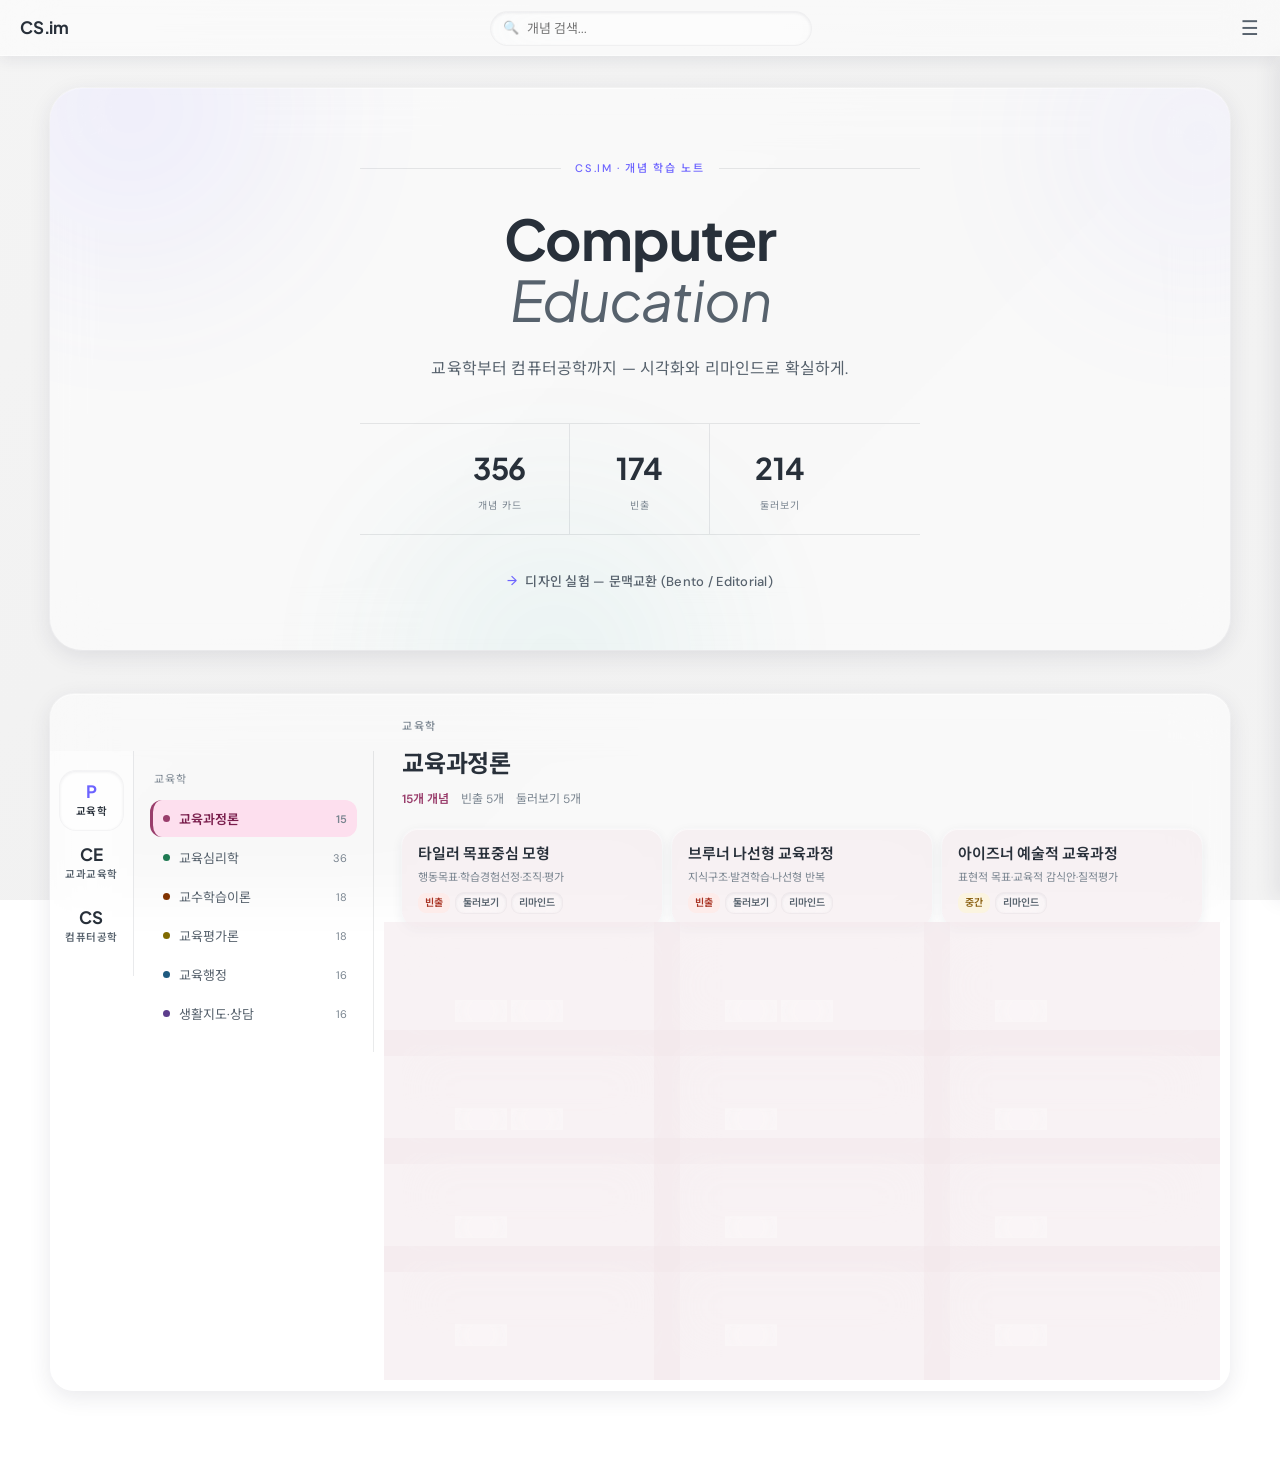
==== commit 5a4b2318: "홈 대시보드 개념 카드가 계속 파랗게 보이던 진짜 원인 수정 배경 그라디언트를 무채색으로 되돌린 뒤에도 홈 화면(로드맵 대시보드)의 개념 카드만 계속 파랗게 보인 이유: .conc" ====
--- a/index.html
+++ b/index.html
@@ -278,6 +278,13 @@
       <div class="roadmap-subject-list">${subjectListHtml}</div>
     </div>
     <div class="roadmap-main">${mainHtml}</div>`;
+
+  /* .concept-card의 color-mix() 틴트·스포트라이트가 읽는 --subject-*가
+     이 안 어디에도 설정된 적이 없었다 — 그래서 항상 --primary(보라)로
+     폴백되어 카드가 과목과 무관하게 계속 파랗게 보이는 버그가 있었다.
+     카드 그리드를 담은 .roadmap-main에 지금 열려 있는 과목의 색을
+     심어준다. */
+  if (s) setSubjectVars(openSubject, roadmap.querySelector('.roadmap-main'));
 }
 
 /* ── 과목 렌더 ─────────────────────────────────────── */
--- a/css/variables.css
+++ b/css/variables.css
@@ -27,19 +27,26 @@
      고정 배경 그라디언트 — body 전용, background-attachment:fixed로
      스크롤해도 유리 패널이 항상 같은 배경을 블러링하게 한다.
      사진·오브 배경은 쓰지 않는다(차분한 그라디언트만).
+
+     liquid-glass 레퍼런스의 .liquid-glass 자체는 무채색
+     (rgba(255,255,255,0.1))이다 — 데모의 파란/보라 배경은 그 데모
+     페이지만의 배경 선택일 뿐, 유리 "재질"에 색이 들어있는 게 아니다.
+     여기서도 마찬가지로 배경은 완전한 무채색(R=G=B)으로 두고, 색은
+     --subject-accent 등 의도된 지점에서만 나타나야 한다. 예전에
+     "유리처럼 안 보인다"는 피드백을 고치면서 그라디언트에 살짝 색을
+     주고 backdrop saturate를 과하게 올렸더니, 블러+채도 증폭이
+     맞물려 사이트 전체에 옅은 파란빛이 번져버렸다(회귀). 아래 값은
+     그 회귀를 되돌린 것 — 세 스톱 모두 R=G=B로 완전히 무채색이라
+     saturate()가 아무리 세도 증폭할 색 자체가 없다.
      ══════════════════════════════════════════════ */
-  --bg-gradient: linear-gradient(135deg, #DCE6FB 0%, #E1DBF6 45%, #DAF1E8 100%);
+  --bg-gradient: linear-gradient(135deg, #F4F4F4 0%, #F1F1F1 50%, #F3F3F3 100%);
 
   /* ══════════════════════════════════════════════
      반투명 유리 표면 3단계 — 불투명도 자체가 위계를 표현한다.
      bg-page(가장 투명, 크롬) < bg-surface(웰/음각) < bg-white(카드).
      항상 --glass-blur와 함께 사용한다(둘 중 하나만 쓰지 않는다).
-     블러/채도를 충분히 강하게 잡고 배경 그라디언트도 어느 정도 채도가
-     있어야 "뒤가 실제로 비쳐 흐려진다"는 유리 신호가 눈에 보인다 —
-     불투명도만으로 만든 카드는 그림자가 아무리 화려해도 그냥 살짝
-     떠 있는 플라스틱 버튼처럼 보인다.
      ══════════════════════════════════════════════ */
-  --glass-blur: blur(26px) saturate(180%);
+  --glass-blur: blur(26px) saturate(130%);
 
   --bg-page:    rgba(255,255,255,0.38);  /* 크롬 — 탑바·사이드바·스티키 바 */
   --bg-white:   rgba(255,255,255,0.52);  /* 카드 — 가장 또렷한 "떠 있는" 유리 */
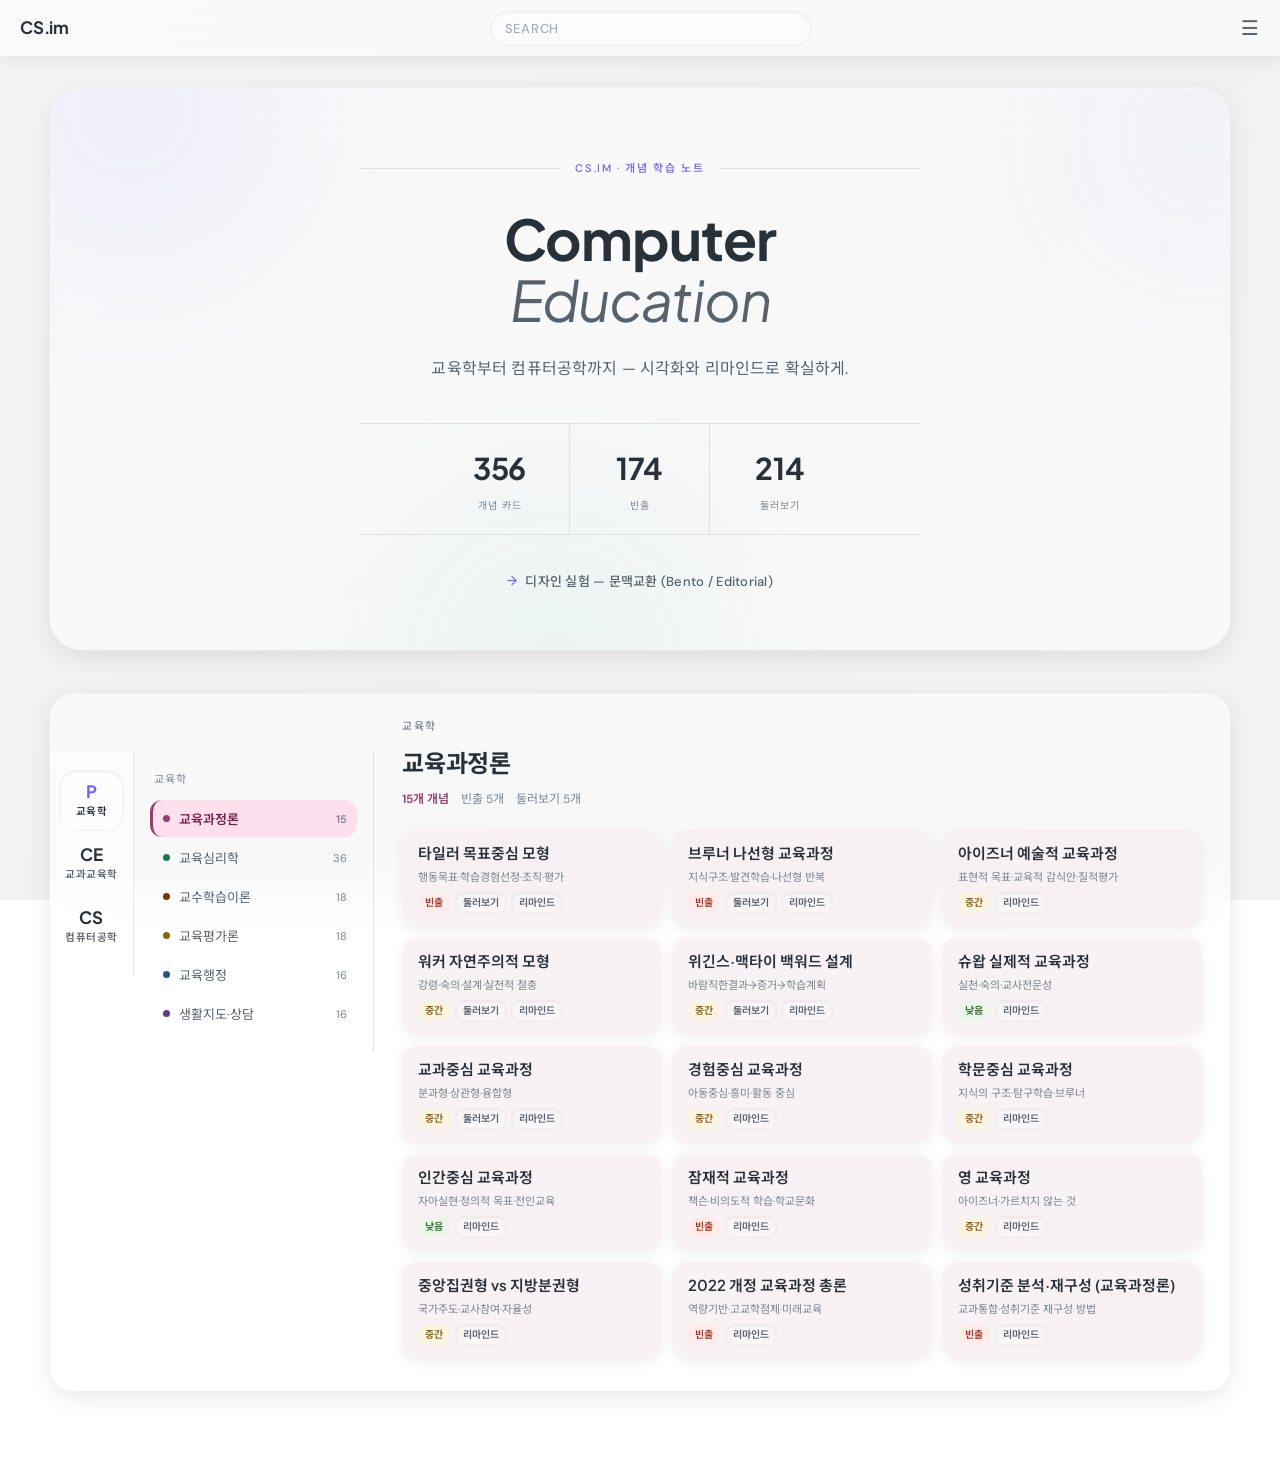
==== commit cf63d3e8: "Concept/Note 토글 탑바 고정 + 검색창 SEARCH 단순화 + 사이드바 글래스모피즘 단일화 - Concept/Note 모드 토글: .main > * 전역 규칙에 걸려 9" ====
--- a/index.html
+++ b/index.html
@@ -13,11 +13,7 @@
   <header class="topbar">
     <div class="topbar-logo" onclick="navigate({subject:null,chapter:null,concept:null})" style="cursor:pointer;">CS.im</div>
     <div class="topbar-search" id="searchWrap">
-      <span class="search-icon" id="searchIcon">
-        <span class="search-icon-glyph search-icon-default">🔍</span>
-        <span class="search-icon-glyph search-icon-typing">➤</span>
-      </span>
-      <input type="text" id="globalSearch" placeholder="개념 검색..." autocomplete="off" role="combobox" aria-expanded="false" aria-controls="searchDropdown">
+      <input type="text" id="globalSearch" placeholder="SEARCH" autocomplete="off" role="combobox" aria-expanded="false" aria-controls="searchDropdown">
       <div class="search-dropdown" id="searchDropdown"></div>
     </div>
     <button class="topbar-menu-btn" onclick="toggleSidebar()" aria-label="메뉴">☰</button>
@@ -25,7 +21,7 @@
 
   <div class="body-row">
     <div class="sidebar-overlay" id="sidebarOverlay" onclick="closeSidebar()"></div>
-    <nav class="sidebar" id="sidebar"></nav>
+    <nav class="sidebar" id="sidebar" onclick="if(event.target===this) closeSidebar();"></nav>
     <main class="main" id="main"></main>
   </div>
 
@@ -432,7 +428,6 @@
     input.setAttribute('aria-expanded', 'false');
     input.value = '';
     query = '';
-    wrap.classList.remove('is-typing');
     navigate({
       subject: decodeURIComponent(item.dataset.subject),
       chapter: decodeURIComponent(item.dataset.chapter),
@@ -442,7 +437,6 @@
 
   input.addEventListener('input', function () {
     query = this.value;
-    wrap.classList.toggle('is-typing', query.length > 0);
     clearTimeout(debounceTimer);
     debounceTimer = setTimeout(renderDropdown, 200);
   });
--- a/css/components.css
+++ b/css/components.css
@@ -81,34 +81,47 @@
   box-sizing: border-box;
 }
 
-/* 사이드바 — 오른쪽에서 슬라이드되는 오버레이 드로어 (모든 화면 크기 공통) */
+/* 사이드바 — 전체 화면을 덮는 유리 한 장 (모든 화면 크기 공통)
+   이전에는 어두운 딤 오버레이 위에 또 한 번 블러된 사이드바 패널을
+   오른쪽 좁은 폭으로 얹는 구조라, 블러가 두 겹으로 겹쳐 화면이
+   실제보다 두 배로 어두워 보였다. 이제 블러는 이 레이어 한 곳에서만
+   일어나고(.sidebar-overlay는 클릭 캐치용으로만 남고 시각적으로는
+   비워둠), 사이드바 자체가 전체 화면을 덮으며 내용은 가운데 정렬한다. */
 .sidebar {
   position: fixed;
   top: var(--topbar-height);
+  left: 0;
   right: 0;
   height: calc(100vh - var(--topbar-height));
-  width: var(--sidebar-width);
+  width: 100%;
   z-index: 300;
-  background: var(--bg-white);
-  backdrop-filter: var(--glass-blur);
-  -webkit-backdrop-filter: var(--glass-blur);
-  box-shadow: -6px 0 20px rgba(35,42,64,0.08), inset 1px 0 0 rgba(255,255,255,0.5);
+  background: var(--bg-page);
+  backdrop-filter: var(--glass-blur);
+  -webkit-backdrop-filter: var(--glass-blur);
   overflow-y: auto;
   overflow-x: hidden;
-  padding: 14px 0 40px;
-  transform: translateX(100%);
-  transition: transform .24s cubic-bezier(.4,0,.2,1);
+  padding: 32px 20px 60px;
+  display: flex;
+  flex-direction: column;
+  align-items: center;
+  gap: 14px;
+  opacity: 0;
+  transform: translateY(-8px);
+  pointer-events: none;
+  transition: opacity .22s ease-out, transform .22s cubic-bezier(.4,0,.2,1);
 }
 .sidebar.open {
-  transform: translateX(0);
-}
-
-/* 오버레이 딤 */
+  opacity: 1;
+  transform: translateY(0);
+  pointer-events: auto;
+}
+
+/* 딤/블러 없는 순수 클릭 캐처 — 사이드바가 이미 전체 화면을 덮으므로
+   시각적 역할은 없다(중복 블러 방지). */
 .sidebar-overlay {
   display: none;
   position: fixed; inset: 0;
   top: var(--topbar-height);
-  background: rgba(45,52,61,0.35);
   z-index: 299;
 }
 .sidebar-overlay.visible { display: block; }
@@ -127,7 +140,6 @@
   .sidebar {
     top: 0;
     height: 100vh;
-    width: min(84vw, 320px);
     padding-top: calc(var(--topbar-height) + 8px);
   }
 
@@ -168,7 +180,7 @@
 }
 .topbar-search input {
   width: 100%;
-  padding: 8px 14px 8px 36px;
+  padding: 8px 14px;
   border: none;
   border-radius: 20px;
   background: var(--bg-surface);
@@ -189,30 +201,13 @@
   outline: 2px solid var(--primary);
   outline-offset: 2px;
 }
-.topbar-search .search-icon {
-  position: absolute;
-  left: 12px;
-  top: 50%;
-  width: 14px;
-  height: 14px;
-  margin-top: -7px;
-  pointer-events: none;
-}
-/* 검색 아이콘 모핑: 입력이 생기면 🔍 → ➤ 로 크로스페이드 */
-.search-icon-glyph {
-  position: absolute;
-  left: 0;
-  top: 0;
-  font-size: 13px;
-  line-height: 1;
-  color: var(--text-tertiary);
-  opacity: 1;
-  transform: translateY(0);
-  transition: opacity .2s ease-out, transform .2s ease-out;
-}
-.search-icon-typing { opacity: 0; transform: translateY(45%); }
-#searchWrap.is-typing .search-icon-default { opacity: 0; transform: translateY(-45%); }
-#searchWrap.is-typing .search-icon-typing  { opacity: 1; transform: translateY(0); }
+/* 플레이스홀더 "SEARCH" — 아이콘 없이 옅은 톤 + 자간으로만 표시 */
+.topbar-search input::placeholder {
+  color: var(--text-tertiary);
+  opacity: .65;
+  letter-spacing: .06em;
+  font-weight: 500;
+}
 
 /* ── 검색 드롭다운 — 포커스 시 펼쳐지는 액션 목록 ──
    글래스모피즘 규칙 준수: bg-white(반투명) + backdrop-filter 블러 +
@@ -382,8 +377,17 @@
    교육학/교과교육학/컴퓨터공학 사이의 위계는 없으므로, 세로로 길게 나열하는
    대신 영역 헤더를 눌러 펼치는 드롭다운 + 2열 그리드로 배치해
    한 화면 안에서 훑어볼 수 있게 한다. */
+/* 영역별 아코디언 하나하나를 독립된 유리 카드로 감싸, 사이드바
+   배경(가장 옅은 --bg-page)과 구분되는 자체 글래스모피즘을 준다. */
 .sb-area {
-  border-bottom: 1px solid var(--border-light);
+  width: 100%;
+  max-width: 640px;
+  background: var(--bg-white);
+  backdrop-filter: var(--glass-blur);
+  -webkit-backdrop-filter: var(--glass-blur);
+  border-radius: var(--radius-lg);
+  box-shadow: var(--shadow-extruded-sm);
+  overflow: hidden;
 }
 .sb-area-head {
   width: 100%;
@@ -1747,12 +1751,22 @@
    --subject-* CSS 변수 활용 (test-design.html 포팅)
 ════════════════════════════════════════════════ */
 
-/* ── Sticky Header Group ── */
+/* ── Sticky Header Group ──
+   .main > * 전역 규칙(max-width:960px;margin:auto)이 #main의 모든 직계
+   자식에 걸리는데, 이 그룹도 그 자식이라 폭이 960px로 좁혀지고 좌우에
+   배경이 비치는 틈이 생겨 탑바와 이어진 하나의 헤더가 아니라 붕 뜬
+   카드처럼 보였다 — 여기서 폭을 명시적으로 되돌리고, 탑바와 같은
+   유리 톤(--bg-white)을 써서 이음매 없이 이어지게 한다. */
 .sticky-header-group {
   position: sticky;
   top: var(--topbar-height, 56px);
+  left: 0;
+  right: 0;
+  width: 100%;
+  max-width: none;
+  margin: 0;
   z-index: 50;
-  background: var(--bg-page);
+  background: var(--bg-white);
   backdrop-filter: var(--glass-blur);
   -webkit-backdrop-filter: var(--glass-blur);
 }
@@ -1774,9 +1788,6 @@
 
 /* ── Mode Toggle ── */
 .mode-toggle-sticky {
-  background: var(--bg-page);
-  backdrop-filter: var(--glass-blur);
-  -webkit-backdrop-filter: var(--glass-blur);
   padding: 10px 0;
   display: flex;
   justify-content: center;
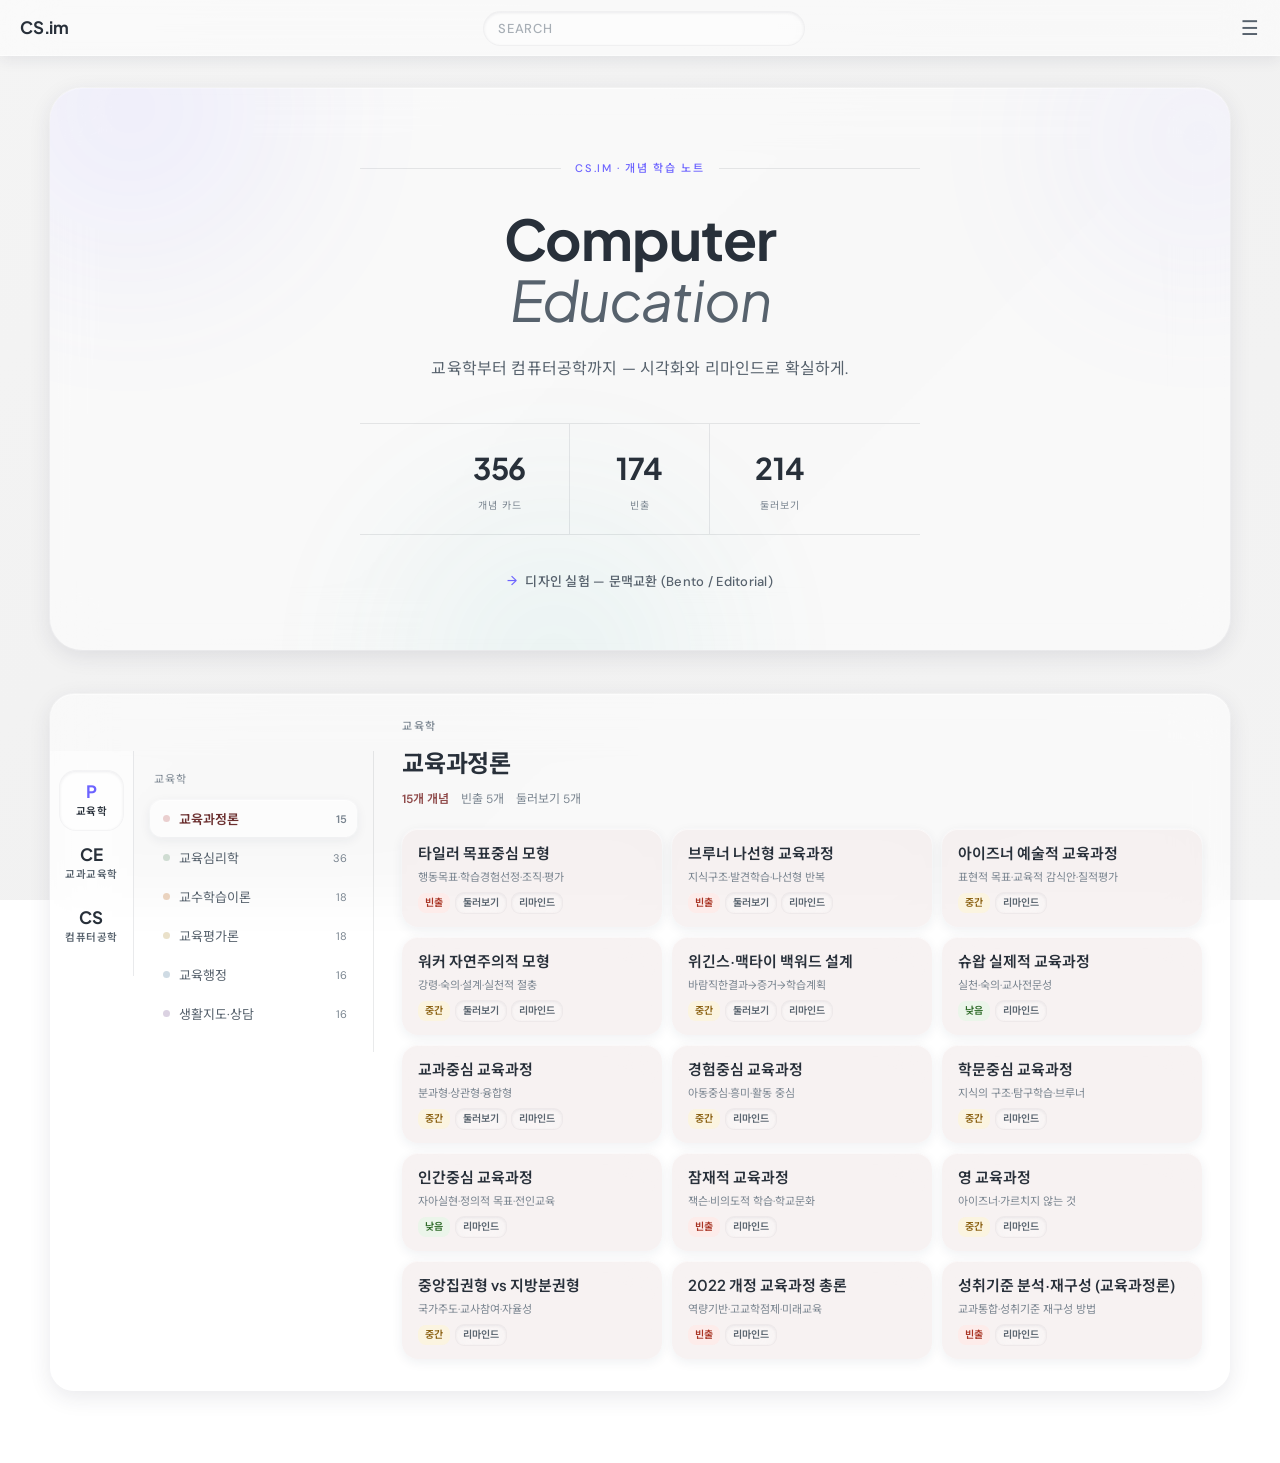
==== commit 61ffb8f2: "과목 점(dot) 색을 텍스트와 같은 어두운 톤 대신 밝은 포인트 톤으로 변경 .rs-dot/.sidebar-dot/.search-result-dot가 지금까지 --subject-" ====
--- a/index.html
+++ b/index.html
@@ -131,7 +131,7 @@
               const style = `--subject-bg:${s.color.bg};--subject-mid:${s.color.mid};--subject-accent:${s.color.accent};--subject-text:${s.color.text}`;
               return `<div class="sb-subject-chip ${active}" style="${style}"
                 onclick="goHomeAndOpen('${name}'); closeSidebar();">
-                <span class="sidebar-dot" style="background:${s.color.mid}"></span>${name}</div>`;
+                <span class="sidebar-dot" style="background:${s.color.soft}"></span>${name}</div>`;
             }).join('')}
           </div>
         </div>
@@ -230,7 +230,7 @@
     const style = `--subject-bg:${s.color.bg};--subject-mid:${s.color.mid};--subject-accent:${s.color.accent};--subject-text:${s.color.text}`;
     return `
       <button class="rs-item ${active}" style="${style}" onclick="selectSubject('${name}')">
-        <span class="rs-dot" style="background:${s.color.mid}"></span>
+        <span class="rs-dot" style="background:${s.color.soft}"></span>
         <span class="rs-name">${name}</span>
         <span class="rs-count">${count}</span>
       </button>`;
@@ -396,7 +396,7 @@
     } else {
       const items = results.map((c, i) => {
         const s = SUBJECTS[c.subject];
-        const dotColor = s ? s.color.mid : 'var(--border-mid)';
+        const dotColor = s ? s.color.soft : 'var(--border-mid)';
         return `<li class="search-result-item" style="animation-delay:${(i * 0.05).toFixed(2)}s"
             data-subject="${encodeURIComponent(c.subject)}"
             data-chapter="${encodeURIComponent(c.chapter)}"
--- a/css/variables.css
+++ b/css/variables.css
@@ -148,49 +148,57 @@
      6색 팔레트 — 과목 구분용. -bg만 반투명 유리톤(rgba, α=0.55)으로
      변환했다. -mid/-text는 텍스트·아이콘 가독성을 위해 스프레드시트
      원본 HEX 값 그대로(불투명) 유지 — "배경만 유리, 글자는 또렷하게".
-     ══════════════════════════════════════════════ */
-  --c-pink-bg:    rgba(255,201,227,0.55); --c-pink-text:   #7A1F4D; --c-pink-mid:   #993D6B;
-  --c-coral-bg:   rgba(255,213,184,0.55); --c-coral-text:  #803300; --c-coral-mid:  #803300;
-  --c-yellow-bg:  rgba(255,243,184,0.55); --c-yellow-text: #5C4D00; --c-yellow-mid: #806A00;
-  --c-mint-bg:    rgba(184,255,224,0.55); --c-mint-text:   #0A4D33; --c-mint-mid:   #1F7A52;
-  --c-blue-bg:    rgba(174,226,255,0.55); --c-blue-text:   #0A3C5C; --c-blue-mid:   #1E5A80;
-  --c-lilac-bg:   rgba(225,197,255,0.55); --c-lilac-text:  #3D1F6B; --c-lilac-mid:  #5C3D8C;
+     톤 개정: 채도 높은 파스텔(베이비 핑크/피치 코랄/베이비 옐로우/민트/
+     베이비 블루/라일락) → 더 차분한 더스티·뮤트 톤(더스티 로즈/테라코타/
+     뮤트 샌드/세이지 그린/더스티 블루/뮤트 라일락)으로 교체. 슬롯 이름
+     (pink/coral/yellow/mint/blue/lilac)과 --c-edu-*/--c-info-*/--c-cs-*
+     매핑 구조는 그대로 유지 — 색만 바뀌었다.
+     ══════════════════════════════════════════════ */
+  --c-pink-bg:    rgba(234,207,207,0.55); --c-pink-text:   #6B2F2F; --c-pink-mid:   #8F4A4A; --c-pink-soft:   #EACFCF;  /* 더스티 로즈 */
+  --c-coral-bg:   rgba(234,211,191,0.55); --c-coral-text:  #6B3D1F; --c-coral-mid:  #8F5A34; --c-coral-soft:  #EAD3BF;  /* 테라코타 */
+  --c-yellow-bg:  rgba(234,225,202,0.55); --c-yellow-text: #5C4E2A; --c-yellow-mid: #7A6A3D; --c-yellow-soft: #EAE1CA;  /* 뮤트 샌드 */
+  --c-mint-bg:    rgba(207,220,210,0.55); --c-mint-text:   #2E4A38; --c-mint-mid:   #44694F; --c-mint-soft:   #CFDCD2;  /* 세이지 그린 */
+  --c-blue-bg:    rgba(207,219,228,0.55); --c-blue-text:   #24435A; --c-blue-mid:   #3D5F73; --c-blue-soft:   #CFDBE4;  /* 더스티 블루 */
+  --c-lilac-bg:   rgba(219,210,226,0.55); --c-lilac-text:  #3F2E4A; --c-lilac-mid:  #5A4468; --c-lilac-soft:  #DBD2E2;  /* 뮤트 라일락 */
 
   /* 스프레드시트의 추가 중립 톤 2종 — 과거 액센트 원재료(참고용, 미사용 가능) */
   --c-chrome-silver-bg:   #E8E8EC; --c-chrome-silver-text: #3A3A40; --c-chrome-silver-mid: #5C5C66;
   --c-ink-black-bg:       #0A0A0A; --c-ink-black-text:     #FFFFFF; --c-ink-black-mid:     #999999;
 
-  /* ── 교육학 ── */
-  --c-edu-curriculum-bg: var(--c-pink-bg);   --c-edu-curriculum-mid: var(--c-pink-mid);   --c-edu-curriculum-accent: var(--c-pink-mid);   --c-edu-curriculum-text: var(--c-pink-text);
-  --c-edu-teach-bg:      var(--c-coral-bg);  --c-edu-teach-mid:      var(--c-coral-mid);  --c-edu-teach-accent:      var(--c-coral-mid);  --c-edu-teach-text:      var(--c-coral-text);
-  --c-edu-eval-bg:       var(--c-yellow-bg); --c-edu-eval-mid:       var(--c-yellow-mid); --c-edu-eval-accent:       var(--c-yellow-mid); --c-edu-eval-text:       var(--c-yellow-text);
-  --c-edu-psych-bg:      var(--c-mint-bg);   --c-edu-psych-mid:      var(--c-mint-mid);   --c-edu-psych-accent:      var(--c-mint-mid);   --c-edu-psych-text:      var(--c-mint-text);
-  --c-edu-admin-bg:      var(--c-blue-bg);   --c-edu-admin-mid:      var(--c-blue-mid);   --c-edu-admin-accent:      var(--c-blue-mid);   --c-edu-admin-text:      var(--c-blue-text);
-  --c-edu-counsel-bg:    var(--c-lilac-bg);  --c-edu-counsel-mid:    var(--c-lilac-mid);  --c-edu-counsel-accent:    var(--c-lilac-mid);  --c-edu-counsel-text:    var(--c-lilac-text);
+  /* ── 교육학 ──
+     -soft: 점(.rs-dot 등) 전용 불투명 라이트 톤. -mid/-text는 짙은
+     톤이라 작은 점을 채우면 진하게 보여서, -bg와 같은 계열이지만
+     불투명한 밝은 색을 별도로 둔다. */
+  --c-edu-curriculum-bg: var(--c-pink-bg);   --c-edu-curriculum-mid: var(--c-pink-mid);   --c-edu-curriculum-accent: var(--c-pink-mid);   --c-edu-curriculum-text: var(--c-pink-text);   --c-edu-curriculum-soft: var(--c-pink-soft);
+  --c-edu-teach-bg:      var(--c-coral-bg);  --c-edu-teach-mid:      var(--c-coral-mid);  --c-edu-teach-accent:      var(--c-coral-mid);  --c-edu-teach-text:      var(--c-coral-text);  --c-edu-teach-soft:      var(--c-coral-soft);
+  --c-edu-eval-bg:       var(--c-yellow-bg); --c-edu-eval-mid:       var(--c-yellow-mid); --c-edu-eval-accent:       var(--c-yellow-mid); --c-edu-eval-text:       var(--c-yellow-text); --c-edu-eval-soft:       var(--c-yellow-soft);
+  --c-edu-psych-bg:      var(--c-mint-bg);   --c-edu-psych-mid:      var(--c-mint-mid);   --c-edu-psych-accent:      var(--c-mint-mid);   --c-edu-psych-text:      var(--c-mint-text);   --c-edu-psych-soft:      var(--c-mint-soft);
+  --c-edu-admin-bg:      var(--c-blue-bg);   --c-edu-admin-mid:      var(--c-blue-mid);   --c-edu-admin-accent:      var(--c-blue-mid);   --c-edu-admin-text:      var(--c-blue-text);   --c-edu-admin-soft:      var(--c-blue-soft);
+  --c-edu-counsel-bg:    var(--c-lilac-bg);  --c-edu-counsel-mid:    var(--c-lilac-mid);  --c-edu-counsel-accent:    var(--c-lilac-mid);  --c-edu-counsel-text:    var(--c-lilac-text);  --c-edu-counsel-soft:    var(--c-lilac-soft);
 
   /* ── 교과교육학 (라일락 미사용 — 5과목) ── */
-  --c-info-curriculum-bg: var(--c-pink-bg);   --c-info-curriculum-mid: var(--c-pink-mid);   --c-info-curriculum-accent: var(--c-pink-mid);   --c-info-curriculum-text: var(--c-pink-text);
-  --c-info-teach-bg:      var(--c-coral-bg);  --c-info-teach-mid:      var(--c-coral-mid);  --c-info-teach-accent:      var(--c-coral-mid);  --c-info-teach-text:      var(--c-coral-text);
-  --c-info-eval-bg:       var(--c-yellow-bg); --c-info-eval-mid:       var(--c-yellow-mid); --c-info-eval-accent:       var(--c-yellow-mid); --c-info-eval-text:       var(--c-yellow-text);
-  --c-info-ct-bg:         var(--c-mint-bg);   --c-info-ct-mid:         var(--c-mint-mid);   --c-info-ct-accent:         var(--c-mint-mid);   --c-info-ct-text:         var(--c-mint-text);
-  --c-info-swai-bg:       var(--c-blue-bg);   --c-info-swai-mid:       var(--c-blue-mid);   --c-info-swai-accent:       var(--c-blue-mid);   --c-info-swai-text:       var(--c-blue-text);
+  --c-info-curriculum-bg: var(--c-pink-bg);   --c-info-curriculum-mid: var(--c-pink-mid);   --c-info-curriculum-accent: var(--c-pink-mid);   --c-info-curriculum-text: var(--c-pink-text);   --c-info-curriculum-soft: var(--c-pink-soft);
+  --c-info-teach-bg:      var(--c-coral-bg);  --c-info-teach-mid:      var(--c-coral-mid);  --c-info-teach-accent:      var(--c-coral-mid);  --c-info-teach-text:      var(--c-coral-text);  --c-info-teach-soft:      var(--c-coral-soft);
+  --c-info-eval-bg:       var(--c-yellow-bg); --c-info-eval-mid:       var(--c-yellow-mid); --c-info-eval-accent:       var(--c-yellow-mid); --c-info-eval-text:       var(--c-yellow-text); --c-info-eval-soft:       var(--c-yellow-soft);
+  --c-info-ct-bg:         var(--c-mint-bg);   --c-info-ct-mid:         var(--c-mint-mid);   --c-info-ct-accent:         var(--c-mint-mid);   --c-info-ct-text:         var(--c-mint-text);   --c-info-ct-soft:         var(--c-mint-soft);
+  --c-info-swai-bg:       var(--c-blue-bg);   --c-info-swai-mid:       var(--c-blue-mid);   --c-info-swai-accent:       var(--c-blue-mid);   --c-info-swai-text:       var(--c-blue-text);   --c-info-swai-soft:       var(--c-blue-soft);
 
   /* ── 컴퓨터공학(CS) ── */
-  --c-cs-ai-bg:        var(--c-pink-bg);   --c-cs-ai-mid:        var(--c-pink-mid);   --c-cs-ai-accent:        var(--c-pink-mid);   --c-cs-ai-text:        var(--c-pink-text);
-  --c-cs-discrete-bg:  var(--c-pink-bg);   --c-cs-discrete-mid:  var(--c-pink-mid);   --c-cs-discrete-accent:  var(--c-pink-mid);   --c-cs-discrete-text:  var(--c-pink-text);
-
-  --c-cs-os-bg:        var(--c-coral-bg);  --c-cs-os-mid:        var(--c-coral-mid);  --c-cs-os-accent:        var(--c-coral-mid);  --c-cs-os-text:        var(--c-coral-text);
-  --c-cs-pl-bg:        var(--c-coral-bg);  --c-cs-pl-mid:        var(--c-coral-mid);  --c-cs-pl-accent:        var(--c-coral-mid);  --c-cs-pl-text:        var(--c-coral-text);
-
-  --c-cs-ds-bg:        var(--c-yellow-bg); --c-cs-ds-mid:        var(--c-yellow-mid); --c-cs-ds-accent:        var(--c-yellow-mid); --c-cs-ds-text:        var(--c-yellow-text);
-  --c-cs-algo-bg:      var(--c-yellow-bg); --c-cs-algo-mid:      var(--c-yellow-mid); --c-cs-algo-accent:      var(--c-yellow-mid); --c-cs-algo-text:      var(--c-yellow-text);
-
-  --c-cs-db-bg:        var(--c-mint-bg);   --c-cs-db-mid:        var(--c-mint-mid);   --c-cs-db-accent:        var(--c-mint-mid);   --c-cs-db-text:        var(--c-mint-text);
-  --c-cs-se-bg:        var(--c-mint-bg);   --c-cs-se-mid:        var(--c-mint-mid);   --c-cs-se-accent:        var(--c-mint-mid);   --c-cs-se-text:        var(--c-mint-text);
-
-  --c-cs-net-bg:       var(--c-blue-bg);   --c-cs-net-mid:       var(--c-blue-mid);   --c-cs-net-accent:       var(--c-blue-mid);   --c-cs-net-text:       var(--c-blue-text);
-  --c-cs-sec-bg:       var(--c-blue-bg);   --c-cs-sec-mid:       var(--c-blue-mid);   --c-cs-sec-accent:       var(--c-blue-mid);   --c-cs-sec-text:       var(--c-blue-text);
-
-  --c-cs-arch-bg:      var(--c-lilac-bg);  --c-cs-arch-mid:      var(--c-lilac-mid);  --c-cs-arch-accent:      var(--c-lilac-mid);  --c-cs-arch-text:      var(--c-lilac-text);
-  --c-cs-compiler-bg:  var(--c-lilac-bg);  --c-cs-compiler-mid:  var(--c-lilac-mid);  --c-cs-compiler-accent:  var(--c-lilac-mid);  --c-cs-compiler-text:  var(--c-lilac-text);
+  --c-cs-ai-bg:        var(--c-pink-bg);   --c-cs-ai-mid:        var(--c-pink-mid);   --c-cs-ai-accent:        var(--c-pink-mid);   --c-cs-ai-text:        var(--c-pink-text);   --c-cs-ai-soft:        var(--c-pink-soft);
+  --c-cs-discrete-bg:  var(--c-pink-bg);   --c-cs-discrete-mid:  var(--c-pink-mid);   --c-cs-discrete-accent:  var(--c-pink-mid);   --c-cs-discrete-text:  var(--c-pink-text);   --c-cs-discrete-soft:  var(--c-pink-soft);
+
+  --c-cs-os-bg:        var(--c-coral-bg);  --c-cs-os-mid:        var(--c-coral-mid);  --c-cs-os-accent:        var(--c-coral-mid);  --c-cs-os-text:        var(--c-coral-text);  --c-cs-os-soft:        var(--c-coral-soft);
+  --c-cs-pl-bg:        var(--c-coral-bg);  --c-cs-pl-mid:        var(--c-coral-mid);  --c-cs-pl-accent:        var(--c-coral-mid);  --c-cs-pl-text:        var(--c-coral-text);  --c-cs-pl-soft:        var(--c-coral-soft);
+
+  --c-cs-ds-bg:        var(--c-yellow-bg); --c-cs-ds-mid:        var(--c-yellow-mid); --c-cs-ds-accent:        var(--c-yellow-mid); --c-cs-ds-text:        var(--c-yellow-text); --c-cs-ds-soft:        var(--c-yellow-soft);
+  --c-cs-algo-bg:      var(--c-yellow-bg); --c-cs-algo-mid:      var(--c-yellow-mid); --c-cs-algo-accent:      var(--c-yellow-mid); --c-cs-algo-text:      var(--c-yellow-text); --c-cs-algo-soft:      var(--c-yellow-soft);
+
+  --c-cs-db-bg:        var(--c-mint-bg);   --c-cs-db-mid:        var(--c-mint-mid);   --c-cs-db-accent:        var(--c-mint-mid);   --c-cs-db-text:        var(--c-mint-text);   --c-cs-db-soft:        var(--c-mint-soft);
+  --c-cs-se-bg:        var(--c-mint-bg);   --c-cs-se-mid:        var(--c-mint-mid);   --c-cs-se-accent:        var(--c-mint-mid);   --c-cs-se-text:        var(--c-mint-text);   --c-cs-se-soft:        var(--c-mint-soft);
+
+  --c-cs-net-bg:       var(--c-blue-bg);   --c-cs-net-mid:       var(--c-blue-mid);   --c-cs-net-accent:       var(--c-blue-mid);   --c-cs-net-text:       var(--c-blue-text);   --c-cs-net-soft:       var(--c-blue-soft);
+  --c-cs-sec-bg:       var(--c-blue-bg);   --c-cs-sec-mid:       var(--c-blue-mid);   --c-cs-sec-accent:       var(--c-blue-mid);   --c-cs-sec-text:       var(--c-blue-text);   --c-cs-sec-soft:       var(--c-blue-soft);
+
+  --c-cs-arch-bg:      var(--c-lilac-bg);  --c-cs-arch-mid:      var(--c-lilac-mid);  --c-cs-arch-accent:      var(--c-lilac-mid);  --c-cs-arch-text:      var(--c-lilac-text);  --c-cs-arch-soft:      var(--c-lilac-soft);
+  --c-cs-compiler-bg:  var(--c-lilac-bg);  --c-cs-compiler-mid:  var(--c-lilac-mid);  --c-cs-compiler-accent:  var(--c-lilac-mid);  --c-cs-compiler-text:  var(--c-lilac-text);  --c-cs-compiler-soft:  var(--c-lilac-soft);
 }
--- a/css/components.css
+++ b/css/components.css
@@ -45,21 +45,26 @@
   min-height: 100vh;
 }
 
-/* 탑바: 항상 최상단 고정 */
+/* 탑바: 항상 최상단 고정 — 좌/중앙/우 3열 그리드로 검색창을
+   로고·breadcrumb 폭과 무관하게 탑바 정중앙에 고정한다. */
 .topbar {
   position: fixed;
   top: 0; left: 0; right: 0;
   height: var(--topbar-height);
   z-index: 400;
-  display: flex;
+  display: grid;
+  grid-template-columns: 1fr minmax(120px,320px) 1fr;
   align-items: center;
-  gap: 12px;
+  column-gap: 12px;
   padding: 0 12px 0 20px;
   background: var(--bg-white);
   backdrop-filter: var(--glass-blur);
   -webkit-backdrop-filter: var(--glass-blur);
   box-shadow: 0 4px 14px rgba(35,42,64,0.08), inset 0 -1px 0 rgba(255,255,255,0.5);
 }
+.topbar-logo, .topbar-left { grid-column: 1; justify-self: start; }
+.topbar-search { grid-column: 2; justify-self: stretch; }
+.topbar-menu-btn { grid-column: 3; }
 
 /* 탑바 아래 콘텐츠 행 — 사이드바는 더 이상 레이아웃을 나눠 갖지 않고
    화면 크기와 무관하게 오른쪽에서 열리는 오버레이 드로어로 동작한다. */
@@ -171,11 +176,13 @@
   font-weight: 400;
   color: var(--text-tertiary);
 }
+/* concept.html 전용: 로고 + breadcrumb를 묶어 그리드 1열에 함께 배치 */
+.topbar-left {
+  display: flex;
+  align-items: center;
+  gap: 12px;
+}
 .topbar-search {
-  flex: 1;
-  min-width: 80px;
-  max-width: 320px;
-  margin-left: auto;
   position: relative;
 }
 .topbar-search input {
@@ -351,11 +358,11 @@
   .topbar-breadcrumb { display: none; }
 }
 
-/* ── 탑바 메뉴 버튼 (☰/✕) — flex 마지막 아이템 ── */
+/* ── 탑바 메뉴 버튼 (☰/✕) — 그리드 3열, 오른쪽 끝 정렬 ── */
 .topbar-menu-btn {
   width: 36px;
   height: 36px;
-  flex-shrink: 0;
+  justify-self: end;
   border-radius: var(--radius-sm);
   border: none;
   background: transparent;
@@ -369,7 +376,6 @@
   padding: 0;
   font-family: inherit;
   line-height: 1;
-  margin-left: auto; /* 검색창 이후 오른쪽 끝으로 */
 }
 .topbar-menu-btn:hover { box-shadow: var(--shadow-inset-sm); color: var(--text-primary); }
 
@@ -1077,13 +1083,22 @@
   transition: background .12s, color .12s;
 }
 .rs-item:hover { box-shadow: var(--shadow-inset-sm); color: var(--text-primary); }
+/* 선택된 과목 — 반투명(rgba)+blur만으로는 뒤에 비칠 게 없는 밋밋한
+   패널 위라 블러가 눈에 안 띄고 파스텔 색 평면처럼 보였다. 유리
+   표면의 실제 신호는 블러 자체가 아니라 안쪽 상단 하이라이트(sheen)
+   + 바깥 드롭섀도 + 크리스프 림이므로, 떠 있는 유리 카드처럼
+   --shadow-extruded-sm을 얹어 글래스모피즘이 실제로 보이게 한다.
+   불투명 accent 색의 왼쪽 굵은 선은 유리 위에 딱딱한 막대를 붙인
+   것처럼 튀어서 제거 — 이미 점(.rs-dot)이 같은 색을 보여주므로
+   중복이기도 하다. 배경 tint도 은은하게 낮춰 과하게 진해 보이지
+   않게 한다. */
 .rs-item.active {
   font-weight: 600;
-  background: var(--subject-bg, var(--bg-surface));
+  background: color-mix(in srgb, var(--subject-bg, var(--bg-surface)) 55%, var(--bg-white));
   backdrop-filter: var(--glass-blur);
   -webkit-backdrop-filter: var(--glass-blur);
   color: var(--subject-text, var(--text-primary));
-  border-left-color: var(--subject-accent, var(--text-secondary));
+  box-shadow: var(--shadow-extruded-sm);
 }
 .rs-dot { width: 7px; height: 7px; border-radius: 50%; flex-shrink: 0; }
 .rs-name { flex: 1; min-width: 0; }
@@ -1142,8 +1157,7 @@
     padding: 14px 16px;
   }
   .roadmap-subject-list { flex-direction: row; flex-wrap: nowrap; overflow-x: auto; gap: 6px; padding-bottom: 4px; }
-  .rs-item { flex: 0 0 auto; width: auto; border-left: none; border-bottom: 3px solid transparent; white-space: nowrap; }
-  .rs-item.active { border-left-color: transparent; border-bottom-color: var(--subject-accent, var(--text-secondary)); }
+  .rs-item { flex: 0 0 auto; width: auto; border-left: none; white-space: nowrap; }
   .roadmap-main { padding: 18px 16px 28px; }
 }
 
@@ -1786,7 +1800,10 @@
   border-radius: 0 2px 2px 0;
 }
 
-/* ── Mode Toggle ── */
+/* ── Mode Toggle — 가장자리까지 채운 바 위에, 원래 크기의 알약형
+   세그먼트 버튼을 가운데 얹는다. 바(.mode-toggle-sticky)는 좌우로
+   꽉 채우고, 실제 버튼(.mode-toggle)만 기존 크기 그대로 중앙에 떠 있는
+   형태 — 탭이 화면 끝까지 늘어나는 건 되돌린다. ── */
 .mode-toggle-sticky {
   padding: 10px 0;
   display: flex;
